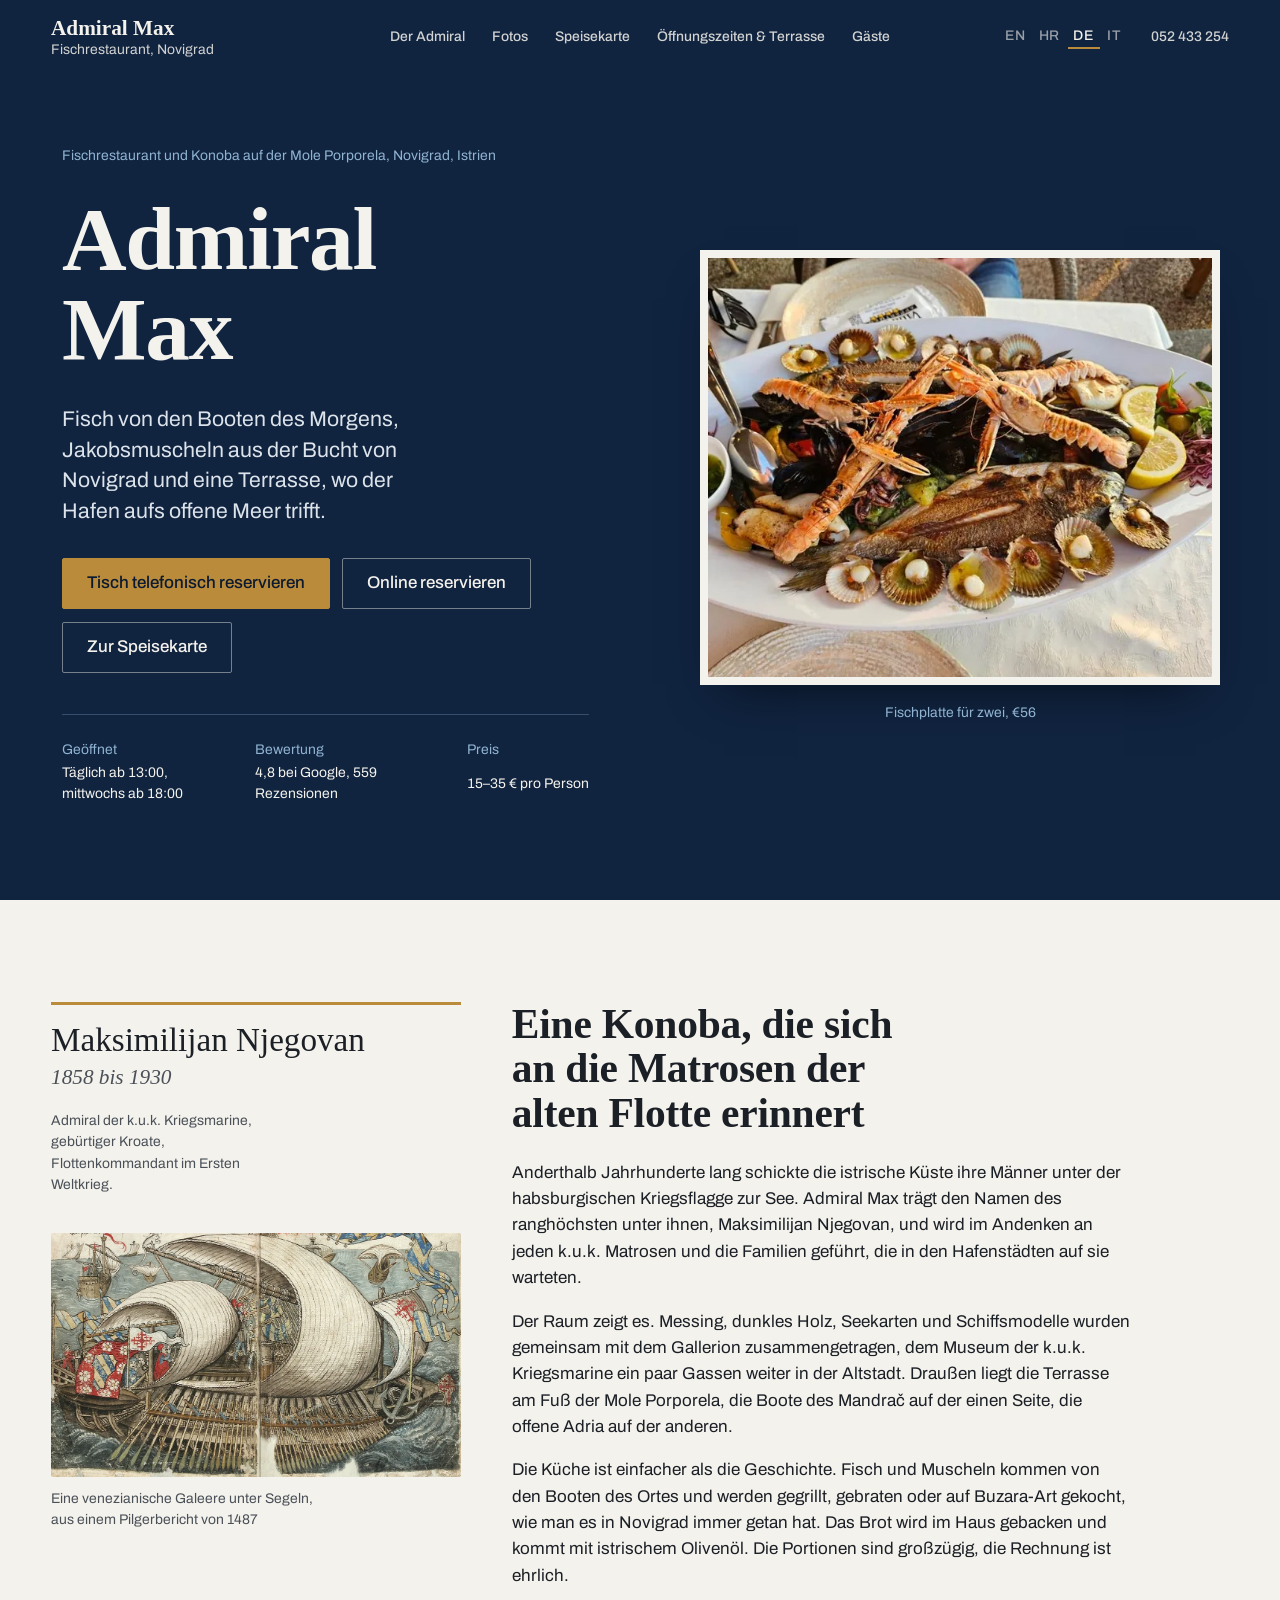
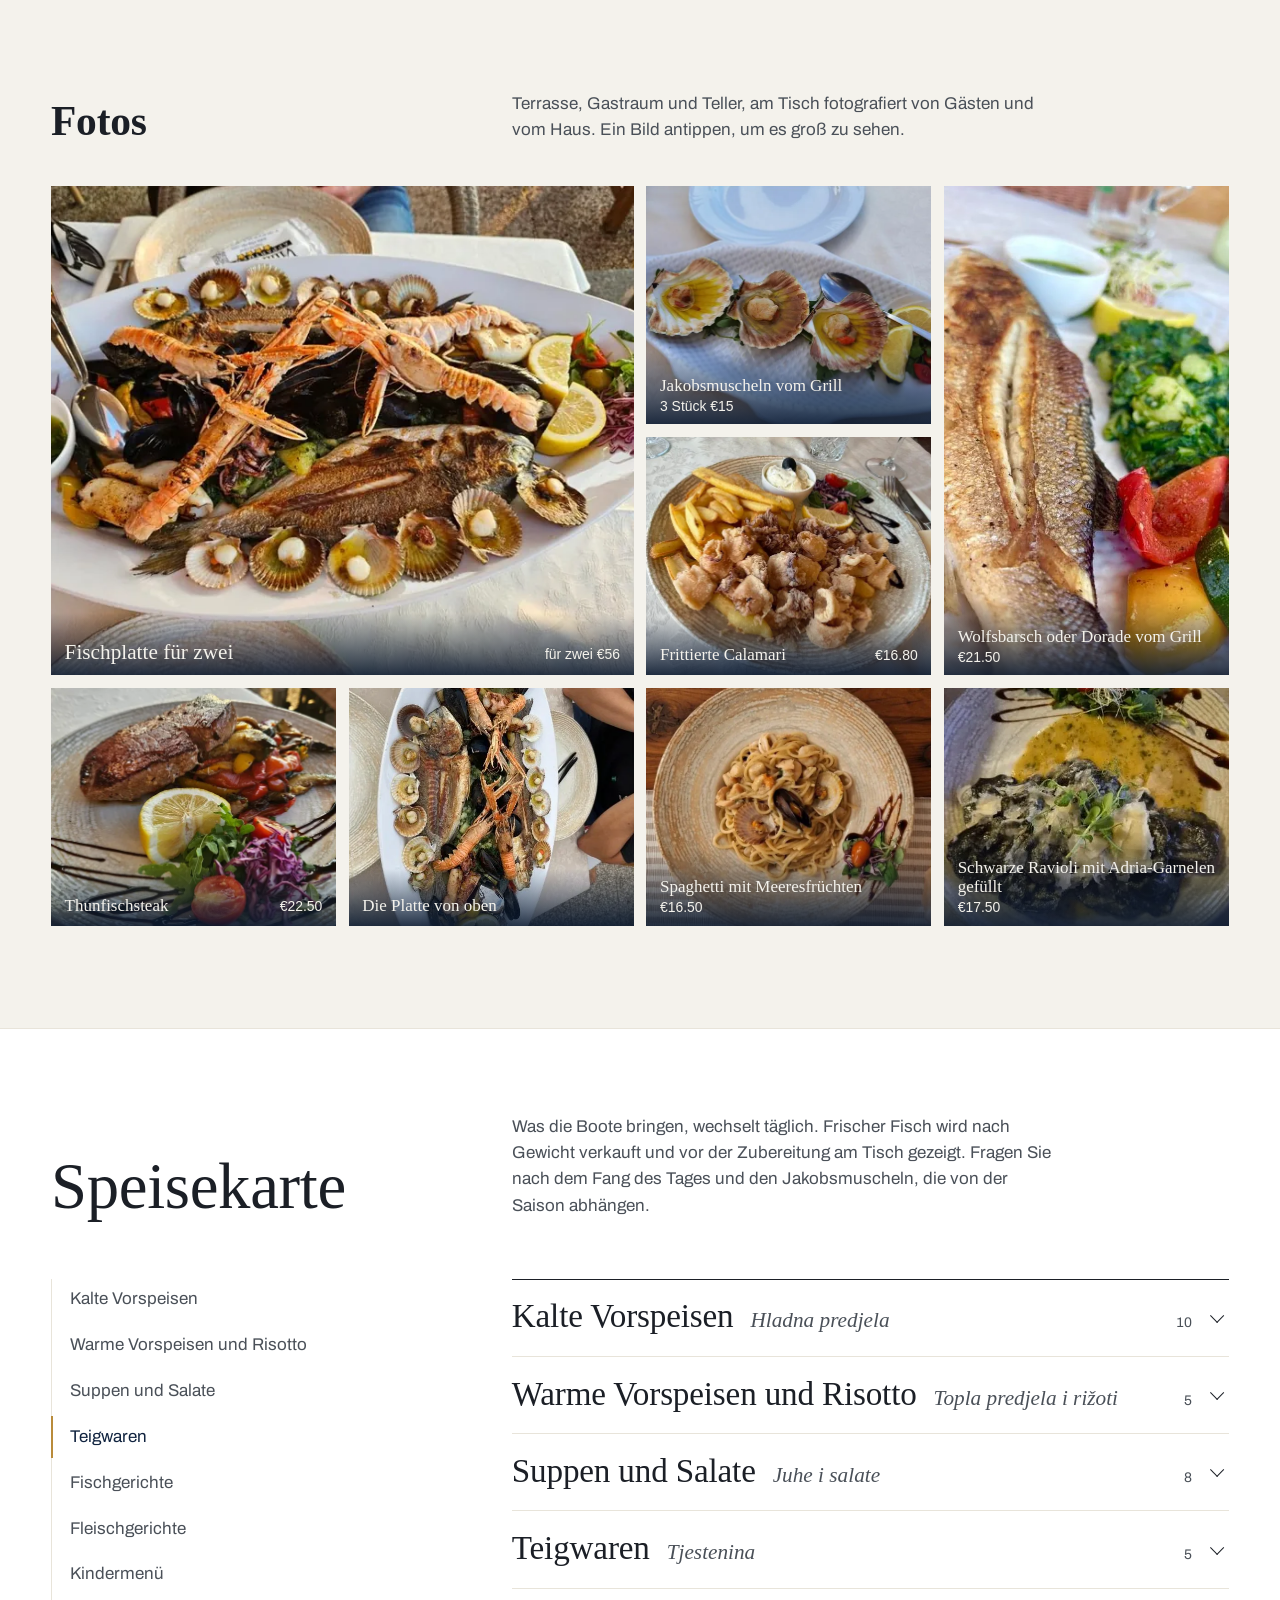
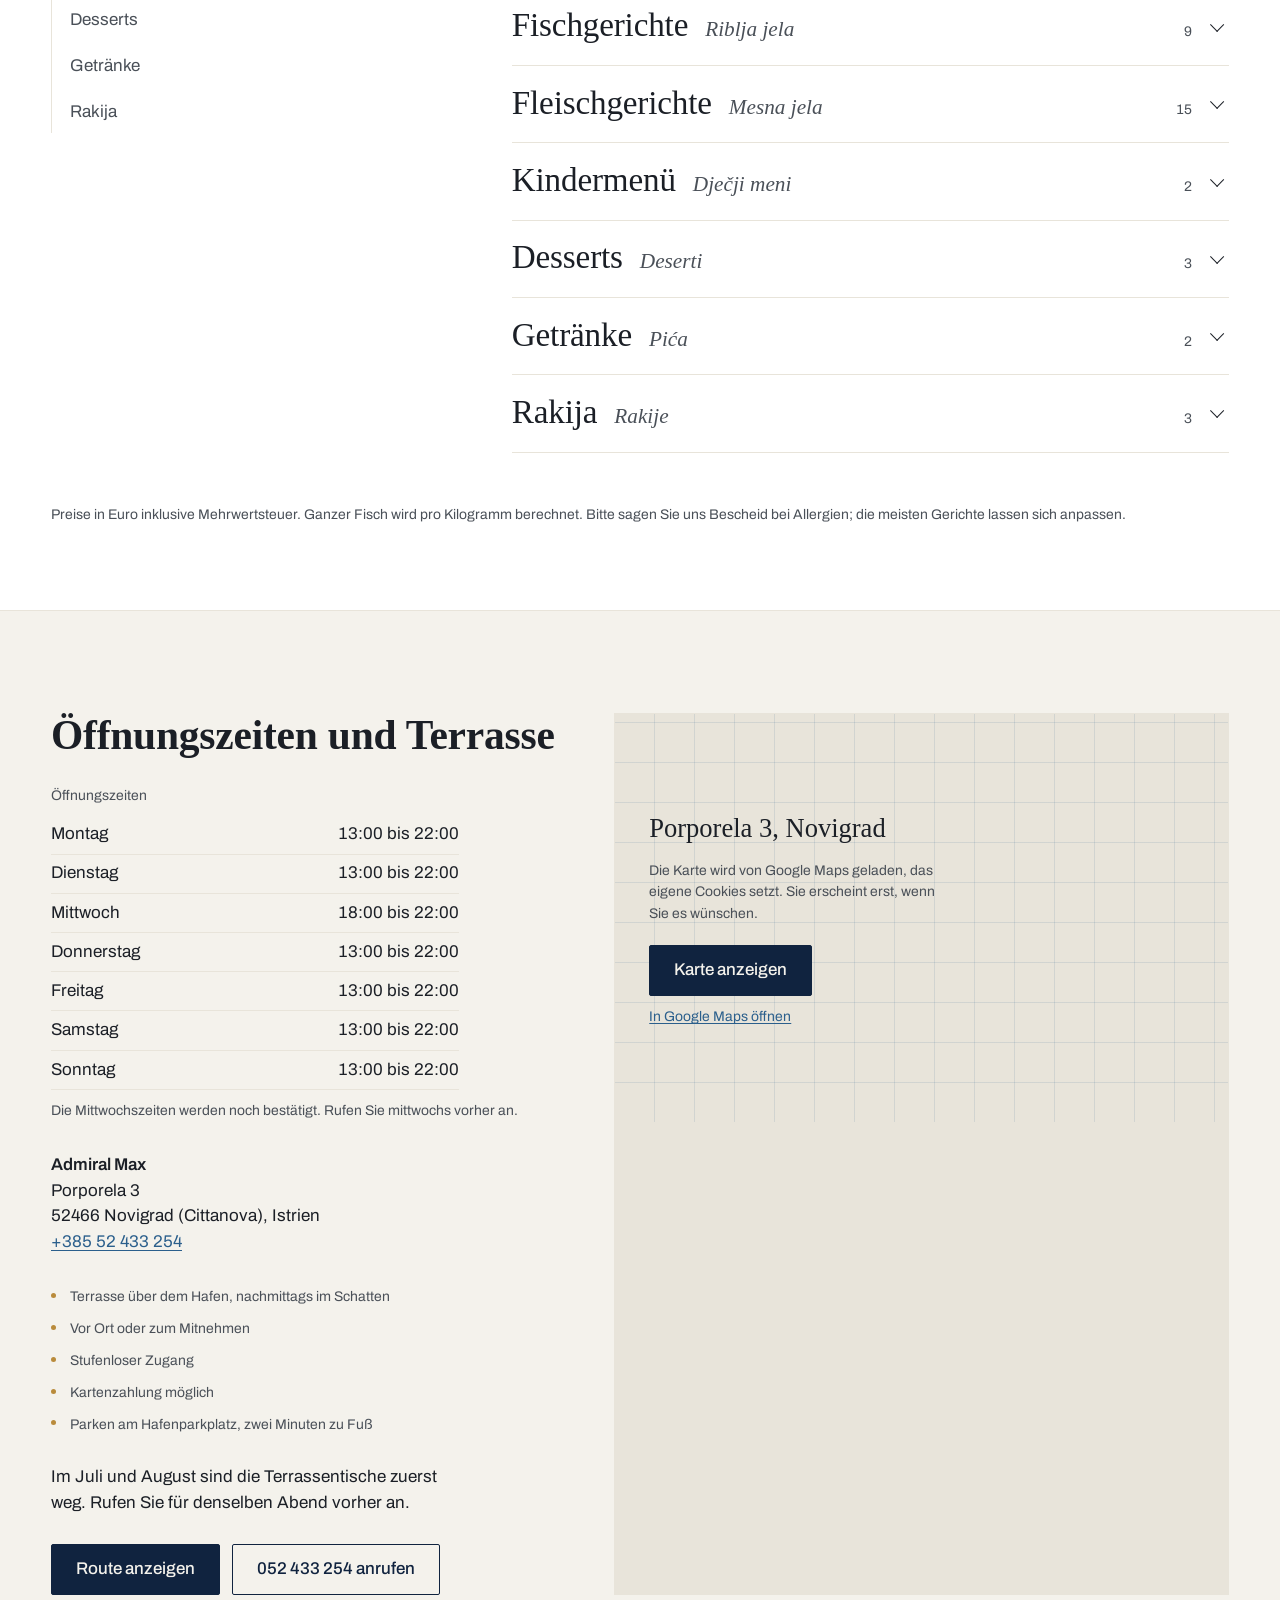
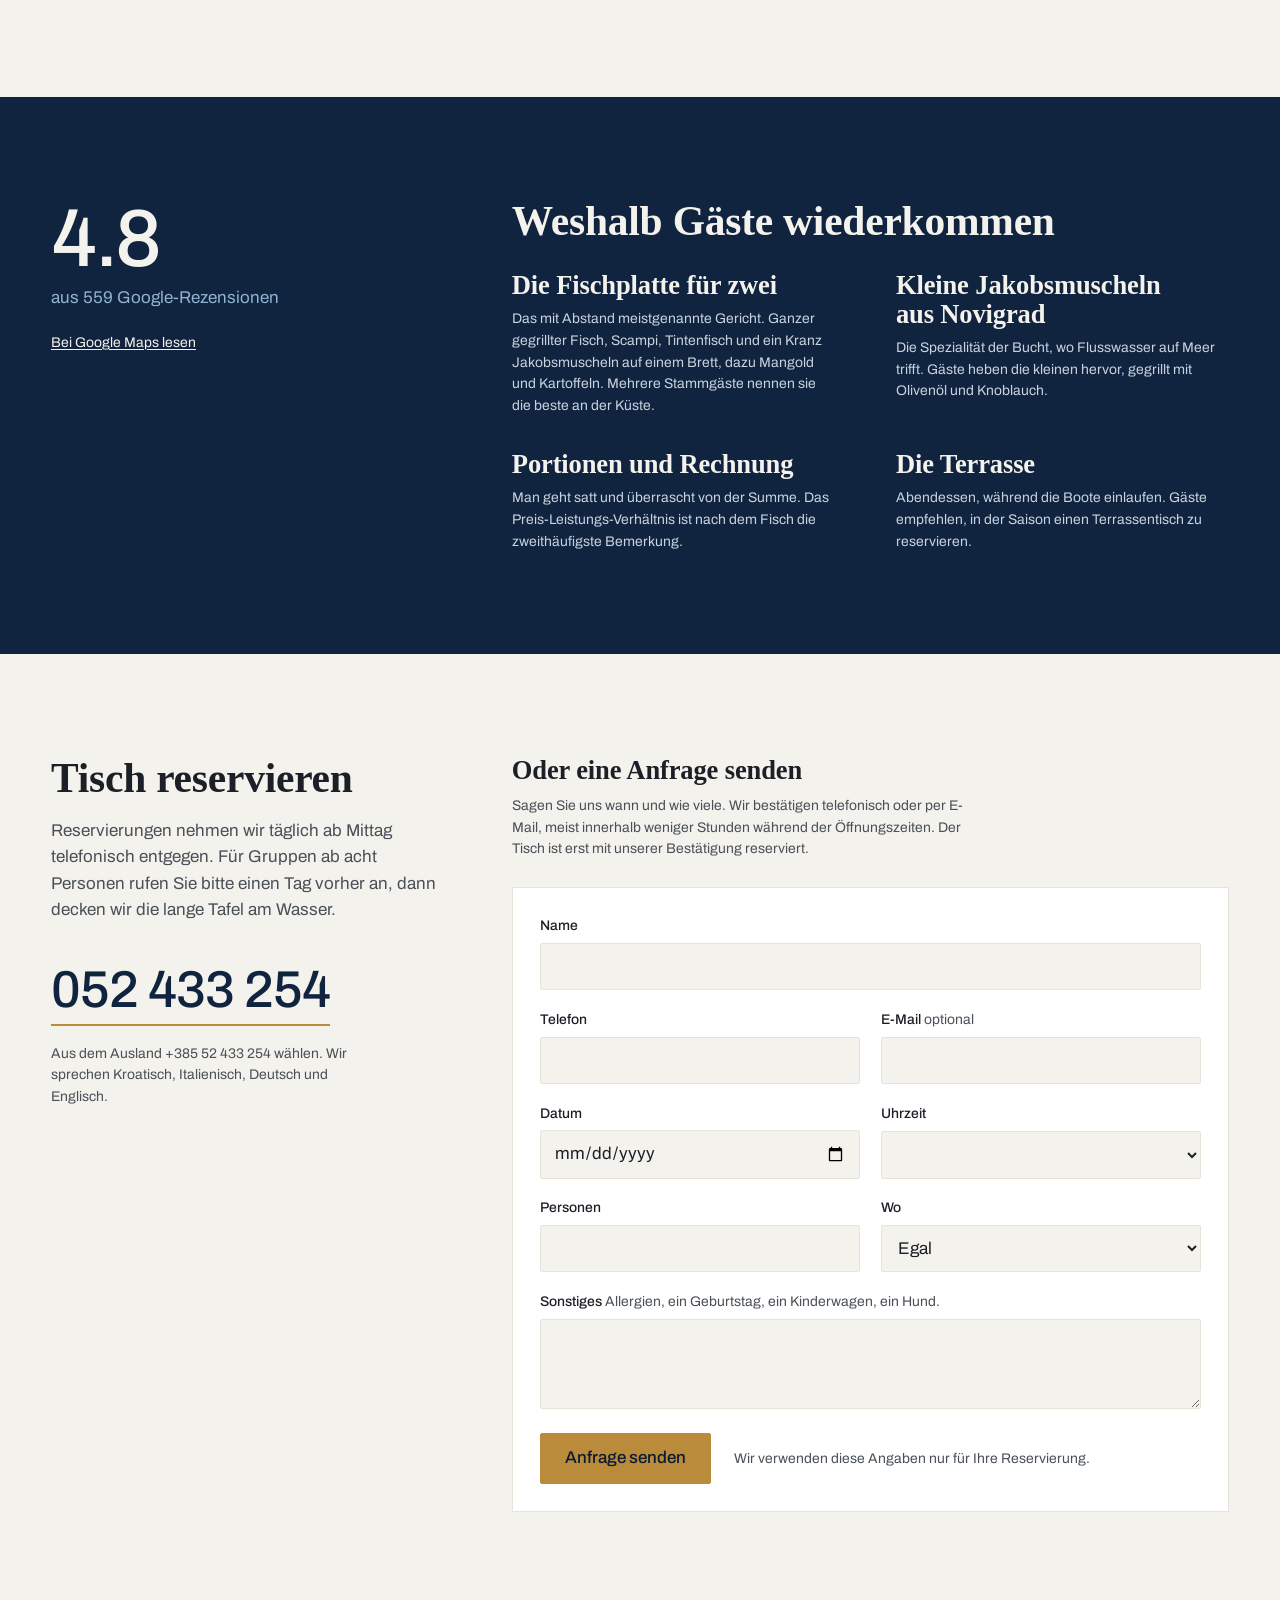
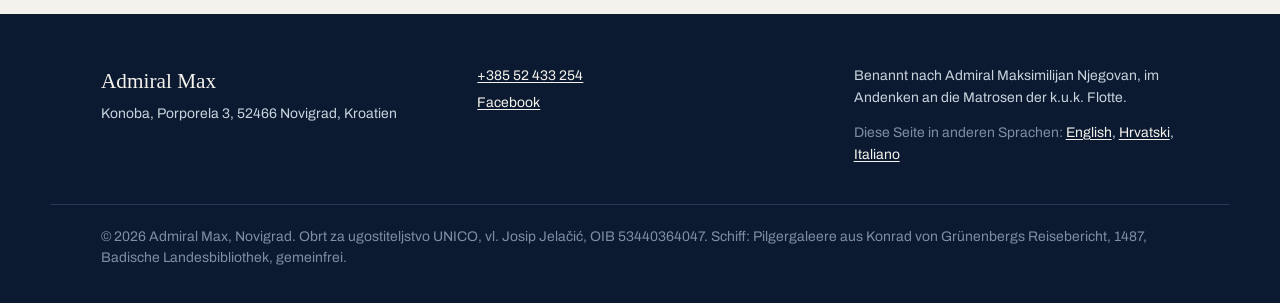
==== de/index.html @ 4aff6d20 "Hero plate framed at half size, no load animation, clean stacked hero on tablet and phone The 913 px" ====
<!doctype html>
<html lang="de">
<head>
  <meta charset="utf-8">
  <meta name="viewport" content="width=device-width, initial-scale=1">
  <title>Admiral Max, Fischkonoba in Novigrad, Istrien</title>
  <meta name="description" content="Admiral Max ist eine Fischkonoba auf der Mole Porporela in Novigrad, Istrien. Jakobsmuscheln aus Novigrad, Fischplatten, schwarzes Risotto und istrischer Wein auf einer Terrasse über dem Hafen.">
  <link rel="canonical" href="https://josip-stojanovic.github.io/admiral-max/de/">
  <link rel="alternate" hreflang="en" href="https://josip-stojanovic.github.io/admiral-max/">
  <link rel="alternate" hreflang="hr" href="https://josip-stojanovic.github.io/admiral-max/hr/">
  <link rel="alternate" hreflang="de" href="https://josip-stojanovic.github.io/admiral-max/de/">
  <link rel="alternate" hreflang="it" href="https://josip-stojanovic.github.io/admiral-max/it/">
  <link rel="alternate" hreflang="x-default" href="https://josip-stojanovic.github.io/admiral-max/">
  <meta property="og:title" content="Admiral Max, Fischkonoba in Novigrad, Istrien">
  <meta property="og:description" content="Admiral Max ist eine Fischkonoba auf der Mole Porporela in Novigrad, Istrien. Jakobsmuscheln aus Novigrad, Fischplatten, schwarzes Risotto und istrischer Wein auf einer Terrasse über dem Hafen.">
  <meta property="og:type" content="website">
  <meta property="og:url" content="https://josip-stojanovic.github.io/admiral-max/de/">
  <meta property="og:image" content="https://josip-stojanovic.github.io/admiral-max/assets/photos/fish-platter.jpg">
  <meta property="og:locale" content="de_DE">
  <link rel="icon" href="../assets/favicon.svg" type="image/svg+xml">
  <link rel="preload" href="../assets/fonts/playfair-display-normal-500-latin.woff2" as="font" type="font/woff2" crossorigin>
  <link rel="preload" href="../assets/fonts/archivo-normal-400-w875-latin.woff2" as="font" type="font/woff2" crossorigin>
  <link rel="stylesheet" href="../css/fonts.css">
  <link rel="stylesheet" href="../css/style.css">
  <script type="application/ld+json">
  {
    "@context": "https://schema.org",
    "@type": "Restaurant",
    "name": "Admiral Max",
    "url": "https://josip-stojanovic.github.io/admiral-max/de/",
    "servesCuisine": ["Seafood", "Istrian", "Mediterranean"],
    "priceRange": "€15–35",
    "telephone": "+385 52 433 254",
    "image": "https://josip-stojanovic.github.io/admiral-max/assets/photos/fish-platter.jpg",
    "address": {
      "@type": "PostalAddress",
      "streetAddress": "Porporela 3",
      "addressLocality": "Novigrad",
      "postalCode": "52466",
      "addressCountry": "HR"
    },
    "geo": { "@type": "GeoCoordinates", "latitude": 45.31766, "longitude": 13.5599426 },
    "openingHoursSpecification": [
      { "@type": "OpeningHoursSpecification", "dayOfWeek": ["Monday","Tuesday","Thursday","Friday","Saturday","Sunday"], "opens": "13:00", "closes": "22:00" },
      { "@type": "OpeningHoursSpecification", "dayOfWeek": "Wednesday", "opens": "18:00", "closes": "22:00" }
    ],
    "acceptsReservations": "True"
  }
  </script>
  <script>window.ADMIRAL_STRINGS = {"factOpen": "Geöffnet", "factOpenValue": "Täglich ab 13:00, mittwochs ab 18:00", "factRated": "Bewertung", "factRatedValue": "4,8 bei Google, 559 Rezensionen", "factPrice": "Preis", "factPriceValue": "15–35 € pro Person", "hoursCaption": "Öffnungszeiten", "hoursFull": "13:00 bis 22:00", "hoursWed": "18:00 bis 22:00", "openUntil": "Jetzt geöffnet bis {t}.", "closingSoon": "Jetzt geöffnet, schließt um {t}.", "opensToday": "Derzeit geschlossen. Öffnet heute um {t}.", "opensTomorrow": "Derzeit geschlossen. Öffnet morgen um {t}.", "formTitle": "Oder eine Anfrage senden", "formLede": "Sagen Sie uns wann und wie viele. Wir bestätigen telefonisch oder per E-Mail, meist innerhalb weniger Stunden während der Öffnungszeiten. Der Tisch ist erst mit unserer Bestätigung reserviert.", "fName": "Name", "fPhone": "Telefon", "fEmail": "E-Mail", "fOptional": "optional", "fDate": "Datum", "fTime": "Uhrzeit", "fGuests": "Personen", "fSeating": "Wo", "fMessage": "Sonstiges", "fMessageHint": "Allergien, ein Geburtstag, ein Kinderwagen, ein Hund.", "fSend": "Anfrage senden", "fSending": "Wird gesendet…", "fSuccess": "Anfrage gesendet. Wir bestätigen telefonisch oder per E-Mail. Falls Sie bis morgen nichts von uns hören, rufen Sie bitte 052 433 254 an.", "fError": "Die Anfrage konnte nicht gesendet werden. Bitte rufen Sie 052 433 254 an.", "fPrivacy": "Wir verwenden diese Angaben nur für Ihre Reservierung.", "errRequired": "Bitte Name, Telefon, Datum, Uhrzeit und Personenzahl ausfüllen.", "errWed": "Mittwochs öffnen wir um 18:00. Bitte eine spätere Uhrzeit wählen.", "errPast": "Bitte ein Datum ab heute wählen.", "lbClose": "Schließen", "lbPrev": "Vorheriges Foto", "lbNext": "Nächstes Foto", "lbCounter": "{i} von {n}", "footAddress": "Konoba, Porporela 3, 52466 Novigrad, Kroatien", "footNamed": "Benannt nach Admiral Maksimilijan Njegovan, im Andenken an die Matrosen der k.u.k. Flotte.", "hoursUnconfirmed": "Die Mittwochszeiten werden noch bestätigt. Rufen Sie mittwochs vorher an."};</script>
</head>
<body>

<a class="skip" href="#menu">Zur Speisekarte springen</a>

<header class="top">
  <a class="top-name" href="#top">Admiral Max<span class="top-tag">Fischrestaurant, Novigrad</span></a>
  <nav class="top-nav" aria-label="Sections">
    <a href="#story">Der Admiral</a>
    <a href="#photos">Fotos</a>
    <a href="#menu">Speisekarte</a>
    <a href="#visit">Öffnungszeiten &amp; Terrasse</a>
    <a href="#guests">Gäste</a>
  </nav>
  <div class="top-right">
    <nav class="lang" aria-label="Sprache">
      <a href="../" lang="en" hreflang="en">EN</a>
      <a href="../hr/" lang="hr" hreflang="hr">HR</a>
      <a href="../de/" lang="de" hreflang="de" aria-current="page">DE</a>
      <a href="../it/" lang="it" hreflang="it">IT</a>
    </nav>
    <a class="top-call" href="tel:+38552433254" aria-label="052 433 254 anrufen"><svg viewBox="0 0 24 24" width="22" height="22" aria-hidden="true"><path d="M6.6 3h3l1.6 4.2-2 1.3a12 12 0 0 0 6.3 6.3l1.3-2 4.2 1.6v3a2 2 0 0 1-2.1 2A16.6 16.6 0 0 1 4.6 5.1 2 2 0 0 1 6.6 3z" fill="none" stroke="currentColor" stroke-width="1.6" stroke-linejoin="round"/></svg><span>052 433 254</span></a>
  </div>
</header>

<main id="top">

  <!-- ============ HERO ============ -->
  <section class="hero" aria-labelledby="hero-title">
    <figure class="hero-art">
      <img src="../assets/photos/fish-platter.jpg"
           srcset="../assets/photos/fish-platter-640.webp 640w, ../assets/photos/fish-platter.webp 913w"
           sizes="(max-width: 980px) 100vw, 520px" alt="Gegrillte Fischplatte für zwei mit Garnelen, Jakobsmuscheln und Miesmuscheln, serviert auf der Terrasse" width="913" height="760" fetchpriority="high">
      <figcaption>Fischplatte für zwei, €56</figcaption>
    </figure>
    <div class="hero-copy">
      <p class="hero-place">Fischrestaurant und Konoba auf der Mole Porporela, Novigrad, Istrien</p>
      <h1 id="hero-title">Admiral<br>Max</h1>

      <p class="hero-lede">Fisch von den Booten des Morgens, Jakobsmuscheln aus der Bucht von Novigrad und eine Terrasse, wo der Hafen aufs offene Meer trifft.</p>

      <div class="hero-actions">
        <a class="btn btn-brass" href="tel:+38552433254">Tisch telefonisch reservieren</a>
        <a class="btn btn-ghost" href="#reserve">Online reservieren</a>
        <a class="btn btn-ghost" href="#menu">Zur Speisekarte</a>
      </div>

      <dl class="hero-facts">
        <div><dt>Geöffnet</dt><dd>Täglich ab 13:00, mittwochs ab 18:00</dd></div>
        <div><dt>Bewertung</dt><dd>4,8 bei Google, 559 Rezensionen</dd></div>
        <div><dt>Preis</dt><dd>15–35 € pro Person</dd></div>
      </dl>
    </div>
  </section>

  <!-- ============ STORY ============ -->
  <section class="story" id="story" aria-labelledby="story-title">
    <div class="story-grid">
      <div class="story-side">
        <div class="admiral-card">
          <p class="admiral-name">Maksimilijan Njegovan</p>
          <p class="admiral-dates">1858 bis 1930</p>
          <p class="admiral-role">Admiral der k.u.k. Kriegsmarine, gebürtiger Kroate, Flottenkommandant im Ersten Weltkrieg.</p>
        </div>
        <figure class="story-art">
          <img src="../assets/hero-ship-1100.jpg"
               srcset="../assets/hero-ship-1100.webp 1100w, ../assets/hero-ship.webp 2000w"
               sizes="(max-width: 980px) 100vw, 400px" alt="Holzschnitt einer venezianischen Galeere unter Segeln, aus einem Pilgerbericht des 15. Jahrhunderts" width="1100" height="656" loading="lazy">
          <figcaption>Eine venezianische Galeere unter Segeln, aus einem Pilgerbericht von 1487</figcaption>
        </figure>
      </div>
      <div class="story-body">
        <h2 id="story-title">Eine Konoba, die sich an die Matrosen der alten Flotte erinnert</h2>
        <p>Anderthalb Jahrhunderte lang schickte die istrische Küste ihre Männer unter der habsburgischen Kriegsflagge zur See. Admiral Max trägt den Namen des ranghöchsten unter ihnen, Maksimilijan Njegovan, und wird im Andenken an jeden k.u.k. Matrosen und die Familien geführt, die in den Hafenstädten auf sie warteten.</p>
        <p>Der Raum zeigt es. Messing, dunkles Holz, Seekarten und Schiffsmodelle wurden gemeinsam mit dem Gallerion zusammengetragen, dem Museum der k.u.k. Kriegsmarine ein paar Gassen weiter in der Altstadt. Draußen liegt die Terrasse am Fuß der Mole Porporela, die Boote des Mandrač auf der einen Seite, die offene Adria auf der anderen.</p>
        <p>Die Küche ist einfacher als die Geschichte. Fisch und Muscheln kommen von den Booten des Ortes und werden gegrillt, gebraten oder auf Buzara-Art gekocht, wie man es in Novigrad immer getan hat. Das Brot wird im Haus gebacken und kommt mit istrischem Olivenöl. Die Portionen sind großzügig, die Rechnung ist ehrlich.</p>
      </div>
    </div>
  </section>

  <!-- ============ PHOTOS ============ -->
  <section class="gallery" id="photos" aria-labelledby="gallery-title">
    <div class="section-head">
      <h2 id="gallery-title">Fotos</h2>
      <p>Terrasse, Gastraum und Teller, am Tisch fotografiert von Gästen und vom Haus. Ein Bild antippen, um es groß zu sehen.</p>
    </div>
    <ul class="plates" id="thumbs">
      <li class="plate plate-wide">
        <button type="button" class="thumb" data-index="0" data-full="../assets/photos/fish-platter.jpg">
          <img src="../assets/photos/fish-platter.jpg" srcset="../assets/photos/fish-platter-640.webp 640w, ../assets/photos/fish-platter.webp 913w" sizes="(max-width: 640px) 100vw, (max-width: 980px) 66vw, 600px" alt="Fischplatte für zwei: ganze gegrillte Dorade, Scampi, Miesmuscheln, Tintenfisch und ein Kranz gegrillter Jakobsmuscheln" width="913" height="760" loading="lazy">
          <span class="plate-cap"><span class="cap">Fischplatte für zwei</span><span class="price">für zwei €56</span></span>
        </button>
      </li>
      <li class="plate">
        <button type="button" class="thumb" data-index="1" data-full="../assets/photos/scallops.jpg">
          <img src="../assets/photos/scallops.jpg" srcset="../assets/photos/scallops-640.webp 640w, ../assets/photos/scallops.webp 1015w" sizes="(max-width: 640px) 50vw, (max-width: 980px) 33vw, 300px" alt="Drei gegrillte Jakobsmuscheln in der Schale mit Olivenöl, Rucola und Zitrone" width="1015" height="760" loading="lazy">
          <span class="plate-cap"><span class="cap">Jakobsmuscheln vom Grill</span><span class="price">3 Stück €15</span></span>
        </button>
      </li>
      <li class="plate plate-tall">
        <button type="button" class="thumb" data-index="2" data-full="../assets/photos/sea-bass.jpg">
          <img src="../assets/photos/sea-bass.jpg" srcset="../assets/photos/sea-bass-640.webp 640w, ../assets/photos/sea-bass.webp 597w" sizes="(max-width: 640px) 50vw, (max-width: 980px) 33vw, 300px" alt="Ganzer gegrillter Wolfsbarsch mit Mangold und Kartoffeln, gegrillter Paprika und Zucchini" width="597" height="760" loading="lazy">
          <span class="plate-cap"><span class="cap">Wolfsbarsch oder Dorade vom Grill</span><span class="price">€21.50</span></span>
        </button>
      </li>
      <li class="plate">
        <button type="button" class="thumb" data-index="3" data-full="../assets/photos/fritto-misto.jpg">
          <img src="../assets/photos/fritto-misto.jpg" srcset="../assets/photos/fritto-misto-640.webp 640w, ../assets/photos/fritto-misto.webp 1015w" sizes="(max-width: 640px) 50vw, (max-width: 980px) 33vw, 300px" alt="Frittierte Calamari mit dicken Pommes, Sauce Tartare und einer Zitronenspalte" width="1015" height="760" loading="lazy">
          <span class="plate-cap"><span class="cap">Frittierte Calamari</span><span class="price">€16.80</span></span>
        </button>
      </li>
      <li class="plate">
        <button type="button" class="thumb" data-index="4" data-full="../assets/photos/tuna-steak.jpg">
          <img src="../assets/photos/tuna-steak.jpg" srcset="../assets/photos/tuna-steak-640.webp 640w, ../assets/photos/tuna-steak.webp 1015w" sizes="(max-width: 640px) 50vw, (max-width: 980px) 33vw, 300px" alt="Gebratenes Thunfischsteak mit gegrillter Paprika, Rucola und Zitrone" width="1015" height="760" loading="lazy">
          <span class="plate-cap"><span class="cap">Thunfischsteak</span><span class="price">€22.50</span></span>
        </button>
      </li>
      <li class="plate">
        <button type="button" class="thumb" data-index="5" data-full="../assets/photos/fish-platter-top.jpg">
          <img src="../assets/photos/fish-platter-top.jpg" srcset="../assets/photos/fish-platter-top-640.webp 640w, ../assets/photos/fish-platter-top.webp 569w" sizes="(max-width: 640px) 50vw, (max-width: 980px) 33vw, 300px" alt="Fischplatte von oben, Jakobsmuscheln am Rand und eine Schale Petersilienöl" width="569" height="760" loading="lazy">
          <span class="plate-cap"><span class="cap">Die Platte von oben</span></span>
        </button>
      </li>
      <li class="plate">
        <button type="button" class="thumb" data-index="6" data-full="../assets/photos/seafood-spaghetti.jpg">
          <img src="../assets/photos/seafood-spaghetti.jpg" srcset="../assets/photos/seafood-spaghetti-640.webp 640w, ../assets/photos/seafood-spaghetti.webp 683w" sizes="(max-width: 640px) 50vw, (max-width: 980px) 33vw, 300px" alt="Spaghetti mit Jakobsmuscheln, Miesmuscheln und Garnelen in einer Steingutschale" width="683" height="760" loading="lazy">
          <span class="plate-cap"><span class="cap">Spaghetti mit Meeresfrüchten</span><span class="price">€16.50</span></span>
        </button>
      </li>
      <li class="plate">
        <button type="button" class="thumb" data-index="7" data-full="../assets/photos/black-ravioli.jpg">
          <img src="../assets/photos/black-ravioli.jpg" srcset="../assets/photos/black-ravioli-640.webp 640w, ../assets/photos/black-ravioli.webp 427w" sizes="(max-width: 640px) 50vw, (max-width: 980px) 33vw, 300px" alt="Schwarze Ravioli mit Adria-Garnelen gefüllt" width="427" height="760" loading="lazy">
          <span class="plate-cap"><span class="cap">Schwarze Ravioli mit Adria-Garnelen gefüllt</span><span class="price">€17.50</span></span>
        </button>
      </li>
    </ul>
  </section>

  <!-- ============ MENU ============ -->
  <section class="menu" id="menu" aria-labelledby="menu-title">
    <div class="section-head menu-head">
      <h2 id="menu-title">Speisekarte</h2>
      <p>Was die Boote bringen, wechselt täglich. Frischer Fisch wird nach Gewicht verkauft und vor der Zubereitung am Tisch gezeigt. Fragen Sie nach dem Fang des Tages und den Jakobsmuscheln, die von der Saison abhängen.</p>
    </div>

    <div class="menu-layout">
      <nav class="menu-nav" id="menu-nav" aria-label="Abschnitte der Speisekarte">
        <a href="#m-cold">Kalte Vorspeisen</a>
        <a href="#m-hot">Warme Vorspeisen und Risotto</a>
        <a href="#m-soups">Suppen und Salate</a>
        <a href="#m-pasta">Teigwaren</a>
        <a href="#m-sea">Fischgerichte</a>
        <a href="#m-grill">Fleischgerichte</a>
        <a href="#m-kids">Kindermenü</a>
        <a href="#m-sweets">Desserts</a>
        <a href="#m-drinks">Getränke</a>
        <a href="#m-rakija">Rakija</a>
      </nav>

      <div class="menu-sections" id="menu-sections">
        <details class="menu-section" id="m-cold" name="menu">
          <summary class="menu-section-head">
            <h3>Kalte Vorspeisen</h3>
            <p class="menu-section-hr" lang="hr">Hladna predjela</p>
            <span class="menu-section-count">10</span>
          </summary>
          <ul class="dishes">
            <li class="dish">
              <div class="dish-row">
                <span class="dish-name">Kalte Fischplatte</span>
                <span class="dish-leader" aria-hidden="true"></span>
                <span class="dish-price">für zwei €26</span>
              </div>
              <p class="dish-hr" lang="hr">Hladna riblja plata</p>
              <p class="dish-desc">Gesalzene und marinierte Sardellen, Oktopussalat, Fischpastete.</p>
            </li>
            <li class="dish">
              <div class="dish-row">
                <span class="dish-name">Oktopussalat</span>
                <span class="dish-leader" aria-hidden="true"></span>
                <span class="dish-price">€14.50</span>
              </div>
              <p class="dish-hr" lang="hr">Salata od hobotnice</p>
            </li>
            <li class="dish">
              <div class="dish-row">
                <span class="dish-name">Gesalzene oder marinierte Sardellen</span>
                <span class="dish-leader" aria-hidden="true"></span>
                <span class="dish-price">€9</span>
              </div>
              <p class="dish-hr" lang="hr">Slani ili marinirani sardoni</p>
            </li>
            <li class="dish">
              <div class="dish-row">
                <span class="dish-name">Fischpastete</span>
                <span class="dish-leader" aria-hidden="true"></span>
                <span class="dish-price">€9</span>
              </div>
              <p class="dish-hr" lang="hr">Riblja pašteta</p>
            </li>
            <li class="dish">
              <div class="dish-row">
                <span class="dish-name">Istrischer Schinken</span>
                <span class="dish-leader" aria-hidden="true"></span>
                <span class="dish-price">100 g €12.50</span>
              </div>
              <p class="dish-hr" lang="hr">Pršut istarski</p>
            </li>
            <li class="dish">
              <div class="dish-row">
                <span class="dish-name">Schafskäse</span>
                <span class="dish-leader" aria-hidden="true"></span>
                <span class="dish-price">100 g €12</span>
              </div>
              <p class="dish-hr" lang="hr">Ovčji sir</p>
            </li>
            <li class="dish">
              <div class="dish-row">
                <span class="dish-name">Käse mit Trüffeln</span>
                <span class="dish-leader" aria-hidden="true"></span>
                <span class="dish-price">100 g €14.50</span>
              </div>
              <p class="dish-hr" lang="hr">Sir s tartufima</p>
            </li>
            <li class="dish">
              <div class="dish-row">
                <span class="dish-name">Carpaccio vom Rindsteak</span>
                <span class="dish-leader" aria-hidden="true"></span>
                <span class="dish-price">100 g €16</span>
              </div>
              <p class="dish-hr" lang="hr">Carpaccio od bifteka</p>
            </li>
            <li class="dish">
              <div class="dish-row">
                <span class="dish-name">Carpaccio vom Oktopus</span>
                <span class="dish-leader" aria-hidden="true"></span>
                <span class="dish-price">€14.50</span>
              </div>
              <p class="dish-hr" lang="hr">Carpaccio od hobotnice</p>
            </li>
            <li class="dish">
              <div class="dish-row">
                <span class="dish-name">Oktopus-Carpaccio mit Trüffeln</span>
                <span class="dish-leader" aria-hidden="true"></span>
                <span class="dish-price">€18</span>
              </div>
              <p class="dish-hr" lang="hr">Carpaccio od hobotnice sa tartufima</p>
            </li>
          </ul>
        </details>

        <details class="menu-section" id="m-hot" name="menu">
          <summary class="menu-section-head">
            <h3>Warme Vorspeisen und Risotto</h3>
            <p class="menu-section-hr" lang="hr">Topla predjela i rižoti</p>
            <span class="menu-section-count">5</span>
          </summary>
          <p class="menu-section-note">Kapešante und Kanaštrele sind die beiden Kammmuscheln der Bucht von Novigrad, in der Schale gegrillt.</p>
          <ul class="dishes">
            <li class="dish">
              <div class="dish-row">
                <span class="dish-name">Miesmuscheln in Buzara-Sauce</span>
                <span class="dish-leader" aria-hidden="true"></span>
                <span class="dish-price">€13.50</span>
              </div>
              <p class="dish-hr" lang="hr">Dagnje na buzaru</p>
              <p class="dish-desc">Weißwein, Knoblauch, Petersilie, Semmelbrösel.</p>
            </li>
            <li class="dish">
              <div class="dish-row">
                <span class="dish-name">Jakobsmuscheln vom Grill</span>
                <span class="dish-leader" aria-hidden="true"></span>
                <span class="dish-price">3 Stück €15</span>
              </div>
              <p class="dish-hr" lang="hr">Kapešante na žaru</p>
            </li>
            <li class="dish">
              <div class="dish-row">
                <span class="dish-name">Kanaštrele vom Grill</span>
                <span class="dish-leader" aria-hidden="true"></span>
                <span class="dish-price">€14.50</span>
              </div>
              <p class="dish-hr" lang="hr">Kanaštrele na žaru</p>
              <p class="dish-desc">Die kleinen Kammmuscheln aus Novigrad.</p>
            </li>
            <li class="dish">
              <div class="dish-row">
                <span class="dish-name">Risotto mit Scampi</span>
                <span class="dish-leader" aria-hidden="true"></span>
                <span class="dish-price">€18.50</span>
              </div>
              <p class="dish-hr" lang="hr">Rižoto škampi</p>
            </li>
            <li class="dish">
              <div class="dish-row">
                <span class="dish-name">Schwarzes Risotto mit Meeresfrüchten</span>
                <span class="dish-leader" aria-hidden="true"></span>
                <span class="dish-price">€17.50</span>
              </div>
              <p class="dish-hr" lang="hr">Crni rižoto s plodovima mora</p>
              <p class="dish-desc">Mit Sepiatinte.</p>
            </li>
          </ul>
        </details>

        <details class="menu-section" id="m-soups" name="menu">
          <summary class="menu-section-head">
            <h3>Suppen und Salate</h3>
            <p class="menu-section-hr" lang="hr">Juhe i salate</p>
            <span class="menu-section-count">8</span>
          </summary>
          <ul class="dishes">
            <li class="dish">
              <div class="dish-row">
                <span class="dish-name">Fischsuppe</span>
                <span class="dish-leader" aria-hidden="true"></span>
                <span class="dish-price">€7.80</span>
              </div>
              <p class="dish-hr" lang="hr">Riblja juha</p>
            </li>
            <li class="dish">
              <div class="dish-row">
                <span class="dish-name">Rindsuppe</span>
                <span class="dish-leader" aria-hidden="true"></span>
                <span class="dish-price">€5.80</span>
              </div>
              <p class="dish-hr" lang="hr">Goveđa juha</p>
            </li>
            <li class="dish">
              <div class="dish-row">
                <span class="dish-name">Tomatensuppe</span>
                <span class="dish-leader" aria-hidden="true"></span>
                <span class="dish-price">€5.80</span>
              </div>
              <p class="dish-hr" lang="hr">Juha od rajčice</p>
            </li>
            <li class="dish">
              <div class="dish-row">
                <span class="dish-name">Gemischter Salat</span>
                <span class="dish-leader" aria-hidden="true"></span>
                <span class="dish-price">€5.20</span>
              </div>
              <p class="dish-hr" lang="hr">Miješana salata</p>
            </li>
            <li class="dish">
              <div class="dish-row">
                <span class="dish-name">Schopska-Salat</span>
                <span class="dish-leader" aria-hidden="true"></span>
                <span class="dish-price">€7.80</span>
              </div>
              <p class="dish-hr" lang="hr">Šopska salata</p>
              <p class="dish-desc">Gemischter Salat mit Käse.</p>
            </li>
            <li class="dish">
              <div class="dish-row">
                <span class="dish-name">Salat mit Thunfisch</span>
                <span class="dish-leader" aria-hidden="true"></span>
                <span class="dish-price">€8.80</span>
              </div>
              <p class="dish-hr" lang="hr">Salata sa tunjevinom</p>
            </li>
            <li class="dish">
              <div class="dish-row">
                <span class="dish-name">Caprese</span>
                <span class="dish-leader" aria-hidden="true"></span>
                <span class="dish-price">€8</span>
              </div>
              <p class="dish-hr" lang="hr">Caprese salata</p>
            </li>
            <li class="dish">
              <div class="dish-row">
                <span class="dish-name">Salat mit Hähnchen und Dressing</span>
                <span class="dish-leader" aria-hidden="true"></span>
                <span class="dish-price">€11</span>
              </div>
              <p class="dish-hr" lang="hr">Salata sa piletinom i dresingom</p>
            </li>
          </ul>
        </details>

        <details class="menu-section" id="m-pasta" name="menu">
          <summary class="menu-section-head">
            <h3>Teigwaren</h3>
            <p class="menu-section-hr" lang="hr">Tjestenina</p>
            <span class="menu-section-count">5</span>
          </summary>
          <ul class="dishes">
            <li class="dish">
              <div class="dish-row">
                <span class="dish-name">Tagliatelle mit Scampi</span>
                <span class="dish-leader" aria-hidden="true"></span>
                <span class="dish-price">€18.50</span>
              </div>
              <p class="dish-hr" lang="hr">Tagliatelle sa škampima</p>
            </li>
            <li class="dish">
              <div class="dish-row">
                <span class="dish-name">Tagliatelle mit Trüffeln</span>
                <span class="dish-leader" aria-hidden="true"></span>
                <span class="dish-price">€18.50</span>
              </div>
              <p class="dish-hr" lang="hr">Tagliatelle sa tartufima</p>
            </li>
            <li class="dish">
              <div class="dish-row">
                <span class="dish-name">Schwarze Ravioli mit Adria-Garnelen gefüllt</span>
                <span class="dish-leader" aria-hidden="true"></span>
                <span class="dish-price">€17.50</span>
              </div>
              <p class="dish-hr" lang="hr">Crni ravioli punjeni jadranskim kozicama</p>
            </li>
            <li class="dish">
              <div class="dish-row">
                <span class="dish-name">Spaghetti mit Meeresfrüchten</span>
                <span class="dish-leader" aria-hidden="true"></span>
                <span class="dish-price">€16.50</span>
              </div>
              <p class="dish-hr" lang="hr">Špageti plodovi mora</p>
            </li>
            <li class="dish">
              <div class="dish-row">
                <span class="dish-name">Spaghetti Bolognese</span>
                <span class="dish-leader" aria-hidden="true"></span>
                <span class="dish-price">€12.50</span>
              </div>
              <p class="dish-hr" lang="hr">Špageti bolognese</p>
            </li>
          </ul>
        </details>

        <details class="menu-section" id="m-sea" name="menu">
          <summary class="menu-section-head">
            <h3>Fischgerichte</h3>
            <p class="menu-section-hr" lang="hr">Riblja jela</p>
            <span class="menu-section-count">9</span>
          </summary>
          <p class="menu-section-note">Ganzer Fisch wird vor der Zubereitung am Tisch gezeigt und nach Gewicht berechnet.</p>
          <ul class="dishes">
            <li class="dish">
              <div class="dish-row">
                <span class="dish-name">Fischplatte für zwei</span>
                <span class="dish-leader" aria-hidden="true"></span>
                <span class="dish-price">für zwei €56</span>
              </div>
              <p class="dish-hr" lang="hr">Riblja plata za dvoje</p>
              <p class="dish-desc">Dorade, Wolfsbarsch, Scampi, Muscheln, Tintenfisch, Mangold und Kartoffeln. Das Gericht des Hauses.</p>
            </li>
            <li class="dish">
              <div class="dish-row">
                <span class="dish-name">Fischplatte &quot;Cittanova&quot; für zwei</span>
                <span class="dish-leader" aria-hidden="true"></span>
                <span class="dish-price">für zwei €64</span>
              </div>
              <p class="dish-hr" lang="hr">Riblja plata &quot;Cittanova&quot;</p>
              <p class="dish-desc">Erstklassiger Fisch aus dem Ofen mit Jakobsmuscheln, Scampi, Oktopus und Kartoffeln.</p>
            </li>
            <li class="dish">
              <div class="dish-row">
                <span class="dish-name">Fisch erster Klasse mit Beilage, Grill oder Ofen</span>
                <span class="dish-leader" aria-hidden="true"></span>
                <span class="dish-price">pro kg €68</span>
              </div>
              <p class="dish-hr" lang="hr">Riba I. klase s prilogom, žar ili pećnica</p>
              <p class="dish-desc">Ganzer Fisch des Tages, nach Kilogramm.</p>
            </li>
            <li class="dish">
              <div class="dish-row">
                <span class="dish-name">Wolfsbarsch oder Dorade vom Grill</span>
                <span class="dish-leader" aria-hidden="true"></span>
                <span class="dish-price">€21.50</span>
              </div>
              <p class="dish-hr" lang="hr">Brancin ili orada sa žara</p>
              <p class="dish-desc">300 bis 400 g, mit Mangold und Kartoffeln.</p>
            </li>
            <li class="dish">
              <div class="dish-row">
                <span class="dish-name">Wolfsbarschfilet</span>
                <span class="dish-leader" aria-hidden="true"></span>
                <span class="dish-price">€21.50</span>
              </div>
              <p class="dish-hr" lang="hr">File brancina</p>
              <p class="dish-desc">Mit Mangold und Kartoffeln.</p>
            </li>
            <li class="dish">
              <div class="dish-row">
                <span class="dish-name">Scampi gegrillt oder in Buzara-Sauce</span>
                <span class="dish-leader" aria-hidden="true"></span>
                <span class="dish-price">€30</span>
              </div>
              <p class="dish-hr" lang="hr">Škampi na žaru ili buzara</p>
            </li>
            <li class="dish">
              <div class="dish-row">
                <span class="dish-name">Calamari vom Grill</span>
                <span class="dish-leader" aria-hidden="true"></span>
                <span class="dish-price">€16.80</span>
              </div>
              <p class="dish-hr" lang="hr">Lignje na žaru</p>
              <p class="dish-desc">Mit Mangold und Kartoffeln.</p>
            </li>
            <li class="dish">
              <div class="dish-row">
                <span class="dish-name">Frittierte Calamari</span>
                <span class="dish-leader" aria-hidden="true"></span>
                <span class="dish-price">€16.80</span>
              </div>
              <p class="dish-hr" lang="hr">Lignje pržene</p>
              <p class="dish-desc">Mit Pommes.</p>
            </li>
            <li class="dish">
              <div class="dish-row">
                <span class="dish-name">Thunfischsteak</span>
                <span class="dish-leader" aria-hidden="true"></span>
                <span class="dish-price">€22.50</span>
              </div>
              <p class="dish-hr" lang="hr">Tuna steak</p>
              <p class="dish-desc">Mit gegrilltem Gemüse.</p>
            </li>
          </ul>
        </details>

        <details class="menu-section" id="m-grill" name="menu">
          <summary class="menu-section-head">
            <h3>Fleischgerichte</h3>
            <p class="menu-section-hr" lang="hr">Mesna jela</p>
            <span class="menu-section-count">15</span>
          </summary>
          <ul class="dishes">
            <li class="dish">
              <div class="dish-row">
                <span class="dish-name">Rib-Eye-Steak</span>
                <span class="dish-leader" aria-hidden="true"></span>
                <span class="dish-price">300 g €27</span>
              </div>
              <p class="dish-hr" lang="hr">Rib-eye steak</p>
              <p class="dish-desc">Mit gebackenen Kartoffeln und Gemüse.</p>
            </li>
            <li class="dish">
              <div class="dish-row">
                <span class="dish-name">Rinderfilet vom Grill</span>
                <span class="dish-leader" aria-hidden="true"></span>
                <span class="dish-price">250 g €27</span>
              </div>
              <p class="dish-hr" lang="hr">Biftek na žaru</p>
              <p class="dish-desc">Mit Bratkartoffeln.</p>
            </li>
            <li class="dish">
              <div class="dish-row">
                <span class="dish-name">Rinderfilet in grüner Pfeffersauce</span>
                <span class="dish-leader" aria-hidden="true"></span>
                <span class="dish-price">250 g €30</span>
              </div>
              <p class="dish-hr" lang="hr">Biftek u umaku od zelenog papra</p>
              <p class="dish-desc">Mit Kroketten.</p>
            </li>
            <li class="dish">
              <div class="dish-row">
                <span class="dish-name">Rinderfilet in Trüffelsauce</span>
                <span class="dish-leader" aria-hidden="true"></span>
                <span class="dish-price">250 g €34</span>
              </div>
              <p class="dish-hr" lang="hr">Biftek u umaku od tartufa</p>
              <p class="dish-desc">Mit Kroketten.</p>
            </li>
            <li class="dish">
              <div class="dish-row">
                <span class="dish-name">Rumpsteak in Pilzsauce</span>
                <span class="dish-leader" aria-hidden="true"></span>
                <span class="dish-price">250 g €24</span>
              </div>
              <p class="dish-hr" lang="hr">Ramstek u umaku od gljiva</p>
              <p class="dish-desc">Mit Kroketten.</p>
            </li>
            <li class="dish">
              <div class="dish-row">
                <span class="dish-name">Rumpsteak in grüner Pfeffersauce</span>
                <span class="dish-leader" aria-hidden="true"></span>
                <span class="dish-price">250 g €24</span>
              </div>
              <p class="dish-hr" lang="hr">Ramstek u umaku od zelenog papra</p>
              <p class="dish-desc">Mit Kroketten.</p>
            </li>
            <li class="dish">
              <div class="dish-row">
                <span class="dish-name">Schweinemedaillons vom Grill</span>
                <span class="dish-leader" aria-hidden="true"></span>
                <span class="dish-price">€14.50</span>
              </div>
              <p class="dish-hr" lang="hr">Svinjski medaljoni na žaru</p>
              <p class="dish-desc">Mit Bratkartoffeln.</p>
            </li>
            <li class="dish">
              <div class="dish-row">
                <span class="dish-name">Schweinemedaillons in Trüffelsauce</span>
                <span class="dish-leader" aria-hidden="true"></span>
                <span class="dish-price">€19.50</span>
              </div>
              <p class="dish-hr" lang="hr">Svinjski medaljoni u umaku od tartufa</p>
              <p class="dish-desc">Mit Kroketten.</p>
            </li>
            <li class="dish">
              <div class="dish-row">
                <span class="dish-name">Fleischplatte für zwei</span>
                <span class="dish-leader" aria-hidden="true"></span>
                <span class="dish-price">für zwei €38</span>
              </div>
              <p class="dish-hr" lang="hr">Mesna plata za dvoje</p>
              <p class="dish-desc">Mit Bratkartoffeln.</p>
            </li>
            <li class="dish">
              <div class="dish-row">
                <span class="dish-name">Gemischtes Fleisch vom Grill</span>
                <span class="dish-leader" aria-hidden="true"></span>
                <span class="dish-price">€16.50</span>
              </div>
              <p class="dish-hr" lang="hr">Miješano meso</p>
              <p class="dish-desc">Mit Pommes.</p>
            </li>
            <li class="dish">
              <div class="dish-row">
                <span class="dish-name">Gourmet-Pljeskavica</span>
                <span class="dish-leader" aria-hidden="true"></span>
                <span class="dish-price">€15.50</span>
              </div>
              <p class="dish-hr" lang="hr">Gurmanska pljeskavica</p>
              <p class="dish-desc">Mit Speck und Käse, Bratkartoffeln.</p>
            </li>
            <li class="dish">
              <div class="dish-row">
                <span class="dish-name">Hähnchenschenkel ohne Knochen, BBQ</span>
                <span class="dish-leader" aria-hidden="true"></span>
                <span class="dish-price">€14.50</span>
              </div>
              <p class="dish-hr" lang="hr">Pileći batak bez kosti BBQ</p>
              <p class="dish-desc">Mit Bratkartoffeln.</p>
            </li>
            <li class="dish">
              <div class="dish-row">
                <span class="dish-name">Wiener Schnitzel vom Hähnchen</span>
                <span class="dish-leader" aria-hidden="true"></span>
                <span class="dish-price">€13.50</span>
              </div>
              <p class="dish-hr" lang="hr">Bečki odrezak pileći</p>
              <p class="dish-desc">Mit Pommes.</p>
            </li>
            <li class="dish">
              <div class="dish-row">
                <span class="dish-name">Ćevapčići</span>
                <span class="dish-leader" aria-hidden="true"></span>
                <span class="dish-price">€13.50</span>
              </div>
              <p class="dish-hr" lang="hr">Ćevapčići</p>
              <p class="dish-desc">Mit Pommes.</p>
            </li>
            <li class="dish">
              <div class="dish-row">
                <span class="dish-name">Hähnchen in Orangen-Curry-Sauce</span>
                <span class="dish-leader" aria-hidden="true"></span>
                <span class="dish-price">€17.50</span>
              </div>
              <p class="dish-hr" lang="hr">Piletina u umaku od naranče i curryja</p>
              <p class="dish-desc">Mit Kroketten.</p>
            </li>
          </ul>
        </details>

        <details class="menu-section" id="m-kids" name="menu">
          <summary class="menu-section-head">
            <h3>Kindermenü</h3>
            <p class="menu-section-hr" lang="hr">Dječji meni</p>
            <span class="menu-section-count">2</span>
          </summary>
          <ul class="dishes">
            <li class="dish">
              <div class="dish-row">
                <span class="dish-name">Hähnchenschnitzel mit Pommes</span>
                <span class="dish-leader" aria-hidden="true"></span>
                <span class="dish-price">€8</span>
              </div>
              <p class="dish-hr" lang="hr">Bečki odrezak pileći, pomfrit</p>
            </li>
            <li class="dish">
              <div class="dish-row">
                <span class="dish-name">Spaghetti mit Tomatensauce</span>
                <span class="dish-leader" aria-hidden="true"></span>
                <span class="dish-price">€7</span>
              </div>
              <p class="dish-hr" lang="hr">Špageti od rajčice</p>
            </li>
          </ul>
        </details>

        <details class="menu-section" id="m-sweets" name="menu">
          <summary class="menu-section-head">
            <h3>Desserts</h3>
            <p class="menu-section-hr" lang="hr">Deserti</p>
            <span class="menu-section-count">3</span>
          </summary>
          <p class="menu-section-note">Fragen Sie nach den Desserts des Tages.</p>
          <ul class="dishes">
            <li class="dish">
              <div class="dish-row">
                <span class="dish-name">Palatschinken</span>
              </div>
              <p class="dish-hr" lang="hr">Palačinke</p>
              <p class="dish-desc">Schokolade, Marmelade oder Walnüsse.</p>
            </li>
            <li class="dish">
              <div class="dish-row">
                <span class="dish-name">Hausgemachtes Tiramisu</span>
              </div>
              <p class="dish-hr" lang="hr">Domaći tiramisu</p>
            </li>
            <li class="dish">
              <div class="dish-row">
                <span class="dish-name">Käsekuchen</span>
              </div>
              <p class="dish-hr" lang="hr">Cheesecake</p>
            </li>
          </ul>
        </details>

        <details class="menu-section" id="m-drinks" name="menu">
          <summary class="menu-section-head">
            <h3>Getränke</h3>
            <p class="menu-section-hr" lang="hr">Pića</p>
            <span class="menu-section-count">2</span>
          </summary>
          <p class="menu-section-note">Die vollständige Getränkekarte folgt. Istrische Weine im Glas oder Liter, Bier, Kaffee und Softdrinks.</p>
          <ul class="dishes">
            <li class="dish">
              <div class="dish-row">
                <span class="dish-name">Istrische Malvazija</span>
              </div>
              <p class="dish-hr" lang="hr">Malvazija istarska</p>
              <p class="dish-desc">Der Weiße zum Fisch. Im Glas oder Liter.</p>
            </li>
            <li class="dish">
              <div class="dish-row">
                <span class="dish-name">Teran</span>
              </div>
              <p class="dish-hr" lang="hr">Teran</p>
              <p class="dish-desc">Der istrische Rote, zum Grill.</p>
            </li>
          </ul>
        </details>

        <details class="menu-section" id="m-rakija" name="menu">
          <summary class="menu-section-head">
            <h3>Rakija</h3>
            <p class="menu-section-hr" lang="hr">Rakije</p>
            <span class="menu-section-count">3</span>
          </summary>
          <ul class="dishes">
            <li class="dish">
              <div class="dish-row">
                <span class="dish-name">Biska</span>
              </div>
              <p class="dish-hr" lang="hr">Biska</p>
              <p class="dish-desc">Istrischer Schnaps mit Mistel.</p>
            </li>
            <li class="dish">
              <div class="dish-row">
                <span class="dish-name">Medica</span>
              </div>
              <p class="dish-hr" lang="hr">Medica</p>
              <p class="dish-desc">Honigschnaps.</p>
            </li>
            <li class="dish">
              <div class="dish-row">
                <span class="dish-name">Travarica</span>
              </div>
              <p class="dish-hr" lang="hr">Travarica</p>
              <p class="dish-desc">Kräuterschnaps.</p>
            </li>
          </ul>
        </details>
      </div>
    </div>

    <p class="menu-foot">Preise in Euro inklusive Mehrwertsteuer. Ganzer Fisch wird pro Kilogramm berechnet. Bitte sagen Sie uns Bescheid bei Allergien; die meisten Gerichte lassen sich anpassen.</p>
  </section>

  <!-- ============ VISIT: hours, terrace, map ============ -->
  <section class="visit" id="visit" aria-labelledby="visit-title">
    <div class="visit-grid">
      <div class="visit-info">
        <h2 id="visit-title">Öffnungszeiten und Terrasse</h2>

        <table class="hours">
          <caption>Öffnungszeiten</caption>
          <tbody>
            <tr><th scope="row">Montag</th><td>13:00 bis 22:00</td></tr>
            <tr><th scope="row">Dienstag</th><td>13:00 bis 22:00</td></tr>
            <tr><th scope="row">Mittwoch</th><td>18:00 bis 22:00</td></tr>
            <tr><th scope="row">Donnerstag</th><td>13:00 bis 22:00</td></tr>
            <tr><th scope="row">Freitag</th><td>13:00 bis 22:00</td></tr>
            <tr><th scope="row">Samstag</th><td>13:00 bis 22:00</td></tr>
            <tr><th scope="row">Sonntag</th><td>13:00 bis 22:00</td></tr>
          </tbody>
        </table>
        <p class="hours-status" id="hours-status" aria-live="polite"></p>

        <address class="address">
          <strong>Admiral Max</strong><br>
          Porporela 3<br>
          52466 Novigrad (Cittanova), Istrien<br>
          <a href="tel:+38552433254">+385 52 433 254</a>
        </address>

        <ul class="amenities">
          <li>Terrasse über dem Hafen, nachmittags im Schatten</li>
          <li>Vor Ort oder zum Mitnehmen</li>
          <li>Stufenloser Zugang</li>
          <li>Kartenzahlung möglich</li>
          <li>Parken am Hafenparkplatz, zwei Minuten zu Fuß</li>
        </ul>

        <p class="visit-tip">Im Juli und August sind die Terrassentische zuerst weg. Rufen Sie für denselben Abend vorher an.</p>

        <div class="visit-actions">
          <a class="btn btn-navy" href="https://www.google.com/maps/dir/?api=1&destination=Admiral+Max,+Porporela+3,+Novigrad" target="_blank" rel="noopener">Route anzeigen</a>
          <a class="btn btn-ghost-dark" href="tel:+38552433254">052 433 254 anrufen</a>
        </div>
      </div>

      <div class="visit-map" id="visit-map" data-src="https://www.google.com/maps?q=Admiral+Max,+Porporela+3,+Novigrad,+Croatia&amp;z=17&amp;output=embed&amp;hl=de" data-title="Karte mit Admiral Max auf der Porporela in Novigrad">
        <div class="map-gate">
          <p class="map-gate-place">Porporela 3, Novigrad</p>
          <p class="map-gate-note">Die Karte wird von Google Maps geladen, das eigene Cookies setzt. Sie erscheint erst, wenn Sie es wünschen.</p>
          <button type="button" class="btn btn-navy" id="map-load">Karte anzeigen</button>
          <a class="map-gate-link" href="https://www.google.com/maps/dir/?api=1&amp;destination=Admiral+Max,+Porporela+3,+Novigrad" target="_blank" rel="noopener">In Google Maps öffnen</a>
        </div>
      </div>
    </div>
  </section>

  <!-- ============ GUESTS ============ -->
  <section class="guests" id="guests" aria-labelledby="guests-title">
    <div class="guests-grid">
      <div class="guests-score">
        <p class="score">4.8</p>
        <p class="score-sub">aus 559 Google-Rezensionen</p>
        <a class="score-link" href="https://www.google.com/maps/place/Admiral+Max/@45.31766,13.5599426,17z/data=!4m6!3m5!1s0x477c9b8c6de1d2fd:0xe847933561a37b0f!8m2!3d45.31766!4d13.5599426!16s%2Fg%2F11c524yf07" target="_blank" rel="noopener">Bei Google Maps lesen</a>
      </div>
      <div class="guests-themes">
        <h2 id="guests-title">Weshalb Gäste wiederkommen</h2>
        <ul class="themes">
          <li><h3>Die Fischplatte für zwei</h3><p>Das mit Abstand meistgenannte Gericht. Ganzer gegrillter Fisch, Scampi, Tintenfisch und ein Kranz Jakobsmuscheln auf einem Brett, dazu Mangold und Kartoffeln. Mehrere Stammgäste nennen sie die beste an der Küste.</p></li>
          <li><h3>Kleine Jakobsmuscheln aus Novigrad</h3><p>Die Spezialität der Bucht, wo Flusswasser auf Meer trifft. Gäste heben die kleinen hervor, gegrillt mit Olivenöl und Knoblauch.</p></li>
          <li><h3>Portionen und Rechnung</h3><p>Man geht satt und überrascht von der Summe. Das Preis-Leistungs-Verhältnis ist nach dem Fisch die zweithäufigste Bemerkung.</p></li>
          <li><h3>Die Terrasse</h3><p>Abendessen, während die Boote einlaufen. Gäste empfehlen, in der Saison einen Terrassentisch zu reservieren.</p></li>
        </ul>
      </div>
    </div>
  </section>

  <!-- ============ RESERVE ============ -->
  <section class="reserve" id="reserve" aria-labelledby="reserve-title">
    <div class="reserve-grid">
      <div class="reserve-phone-col">
        <h2 id="reserve-title">Tisch reservieren</h2>
        <p>Reservierungen nehmen wir täglich ab Mittag telefonisch entgegen. Für Gruppen ab acht Personen rufen Sie bitte einen Tag vorher an, dann decken wir die lange Tafel am Wasser.</p>
        <a class="reserve-phone" href="tel:+38552433254">052 433 254</a>
        <p class="reserve-langs">Aus dem Ausland +385 52 433 254 wählen. Wir sprechen Kroatisch, Italienisch, Deutsch und Englisch.</p>
      </div>

      <div class="reserve-form-col" id="reserve-form-col">
        <h3 id="form-title">Oder eine Anfrage senden</h3>
        <p class="form-lede">Sagen Sie uns wann und wie viele. Wir bestätigen telefonisch oder per E-Mail, meist innerhalb weniger Stunden während der Öffnungszeiten. Der Tisch ist erst mit unserer Bestätigung reserviert.</p>

        <form class="rform" id="rform" novalidate aria-labelledby="form-title">
          <div class="rform-grid">
            <label class="f f-wide">
              <span>Name</span>
              <input type="text" name="name" autocomplete="name" required>
            </label>
            <label class="f">
              <span>Telefon</span>
              <input type="tel" name="phone" autocomplete="tel" inputmode="tel" required>
            </label>
            <label class="f">
              <span>E-Mail <em>optional</em></span>
              <input type="email" name="email" autocomplete="email" inputmode="email">
            </label>
            <label class="f">
              <span>Datum</span>
              <input type="date" name="date" required>
            </label>
            <label class="f">
              <span>Uhrzeit</span>
              <select name="time" required id="f-time"></select>
            </label>
            <label class="f">
              <span>Personen</span>
              <input type="number" name="guests" id="f-guests" inputmode="numeric" min="1" max="200" step="1" required>
            </label>
            <label class="f">
              <span>Wo</span>
              <select name="seating" id="f-seating">
                <option value="any">Egal</option>
                <option value="terrace">Terrasse</option>
                <option value="inside">Drinnen</option>
              </select>
            </label>
            <label class="f f-wide">
              <span>Sonstiges <em>Allergien, ein Geburtstag, ein Kinderwagen, ein Hund.</em></span>
              <textarea name="message" rows="3"></textarea>
            </label>
          </div>

          <label class="f-honey" aria-hidden="true">Leave this empty<input type="text" name="_honey" tabindex="-1" autocomplete="off"></label>

          <p class="rform-error" id="rform-error" role="alert" hidden></p>

          <div class="rform-foot">
            <button type="submit" class="btn btn-brass" id="rform-send">Anfrage senden</button>
            <p class="rform-privacy">Wir verwenden diese Angaben nur für Ihre Reservierung.</p>
          </div>
        </form>

        <p class="rform-success" id="rform-success" role="status" hidden>Anfrage gesendet. Wir bestätigen telefonisch oder per E-Mail. Falls Sie bis morgen nichts von uns hören, rufen Sie bitte 052 433 254 an.</p>
      </div>
    </div>
  </section>

</main>

<footer class="foot">
  <div class="foot-grid">
    <div>
      <p class="foot-name">Admiral Max</p>
      <p>Konoba, Porporela 3, 52466 Novigrad, Kroatien</p>
    </div>
    <div>
      <p><a href="tel:+38552433254">+385 52 433 254</a></p>
      <p><a href="https://www.facebook.com/admiralmax/" target="_blank" rel="noopener">Facebook</a></p>
    </div>
    <div>
      <p>Benannt nach Admiral Maksimilijan Njegovan, im Andenken an die Matrosen der k.u.k. Flotte.</p>
      <p class="foot-langs"><span>Diese Seite in anderen Sprachen:</span> <a href="../" lang="en" hreflang="en">English</a>, <a href="../hr/" lang="hr" hreflang="hr">Hrvatski</a>, <a href="../it/" lang="it" hreflang="it">Italiano</a></p>
    </div>
  </div>
  <p class="foot-legal">© <span id="year"></span> Admiral Max, Novigrad. Obrt za ugostiteljstvo UNICO, vl. Josip Jelačić, OIB 53440364047. Schiff: Pilgergaleere aus Konrad von Grünenbergs Reisebericht, 1487, Badische Landesbibliothek, gemeinfrei.</p>
</footer>

<!-- Lightbox for the photo gallery -->
<div class="lb" id="lb" hidden role="dialog" aria-modal="true" aria-labelledby="lb-cap">
  <button type="button" class="lb-close" id="lb-close" aria-label="Schließen">
    <svg viewBox="0 0 24 24" width="22" height="22" aria-hidden="true"><path d="M5 5l14 14M19 5L5 19" stroke="currentColor" stroke-width="1.6" fill="none"/></svg>
  </button>
  <button type="button" class="lb-nav lb-prev" id="lb-prev" aria-label="Vorheriges Foto">
    <svg viewBox="0 0 24 24" width="26" height="26" aria-hidden="true"><path d="M15 4l-8 8 8 8" stroke="currentColor" stroke-width="1.6" fill="none"/></svg>
  </button>
  <figure class="lb-fig">
    <img id="lb-img" src="" alt="">
    <figcaption><span id="lb-cap"></span><span class="lb-count" id="lb-count"></span></figcaption>
  </figure>
  <button type="button" class="lb-nav lb-next" id="lb-next" aria-label="Nächstes Foto">
    <svg viewBox="0 0 24 24" width="26" height="26" aria-hidden="true"><path d="M9 4l8 8-8 8" stroke="currentColor" stroke-width="1.6" fill="none"/></svg>
  </button>
</div>

<script src="../js/main.js"></script>
</body>
</html>
---- css/fonts.css ----
/* Archivo normal 400 latin-ext */
@font-face {
  font-family: 'Archivo';
  font-style: normal;
  font-weight: 400;
  font-stretch: 87.5%;
  font-display: swap;
  src: url(../assets/fonts/archivo-normal-400-w875-latin-ext.woff2) format('woff2');
  unicode-range: U+0100-02BA, U+02BD-02C5, U+02C7-02CC, U+02CE-02D7, U+02DD-02FF, U+0304, U+0308, U+0329, U+1D00-1DBF, U+1E00-1E9F, U+1EF2-1EFF, U+2020, U+20A0-20AB, U+20AD-20C0, U+2113, U+2C60-2C7F, U+A720-A7FF;
}
/* Archivo normal 400 latin */
@font-face {
  font-family: 'Archivo';
  font-style: normal;
  font-weight: 400;
  font-stretch: 87.5%;
  font-display: swap;
  src: url(../assets/fonts/archivo-normal-400-w875-latin.woff2) format('woff2');
  unicode-range: U+0000-00FF, U+0131, U+0152-0153, U+02BB-02BC, U+02C6, U+02DA, U+02DC, U+0304, U+0308, U+0329, U+2000-206F, U+20AC, U+2122, U+2191, U+2193, U+2212, U+2215, U+FEFF, U+FFFD;
}
/* Archivo normal 500 latin-ext */
@font-face {
  font-family: 'Archivo';
  font-style: normal;
  font-weight: 500;
  font-stretch: 87.5%;
  font-display: swap;
  src: url(../assets/fonts/archivo-normal-400-w875-latin-ext.woff2) format('woff2');
  unicode-range: U+0100-02BA, U+02BD-02C5, U+02C7-02CC, U+02CE-02D7, U+02DD-02FF, U+0304, U+0308, U+0329, U+1D00-1DBF, U+1E00-1E9F, U+1EF2-1EFF, U+2020, U+20A0-20AB, U+20AD-20C0, U+2113, U+2C60-2C7F, U+A720-A7FF;
}
/* Archivo normal 500 latin */
@font-face {
  font-family: 'Archivo';
  font-style: normal;
  font-weight: 500;
  font-stretch: 87.5%;
  font-display: swap;
  src: url(../assets/fonts/archivo-normal-400-w875-latin.woff2) format('woff2');
  unicode-range: U+0000-00FF, U+0131, U+0152-0153, U+02BB-02BC, U+02C6, U+02DA, U+02DC, U+0304, U+0308, U+0329, U+2000-206F, U+20AC, U+2122, U+2191, U+2193, U+2212, U+2215, U+FEFF, U+FFFD;
}
/* Archivo normal 400 latin-ext */
@font-face {
  font-family: 'Archivo';
  font-style: normal;
  font-weight: 400;
  font-stretch: 100%;
  font-display: swap;
  src: url(../assets/fonts/archivo-normal-400-w875-latin-ext.woff2) format('woff2');
  unicode-range: U+0100-02BA, U+02BD-02C5, U+02C7-02CC, U+02CE-02D7, U+02DD-02FF, U+0304, U+0308, U+0329, U+1D00-1DBF, U+1E00-1E9F, U+1EF2-1EFF, U+2020, U+20A0-20AB, U+20AD-20C0, U+2113, U+2C60-2C7F, U+A720-A7FF;
}
/* Archivo normal 400 latin */
@font-face {
  font-family: 'Archivo';
  font-style: normal;
  font-weight: 400;
  font-stretch: 100%;
  font-display: swap;
  src: url(../assets/fonts/archivo-normal-400-w875-latin.woff2) format('woff2');
  unicode-range: U+0000-00FF, U+0131, U+0152-0153, U+02BB-02BC, U+02C6, U+02DA, U+02DC, U+0304, U+0308, U+0329, U+2000-206F, U+20AC, U+2122, U+2191, U+2193, U+2212, U+2215, U+FEFF, U+FFFD;
}
/* Archivo normal 500 latin-ext */
@font-face {
  font-family: 'Archivo';
  font-style: normal;
  font-weight: 500;
  font-stretch: 100%;
  font-display: swap;
  src: url(../assets/fonts/archivo-normal-400-w875-latin-ext.woff2) format('woff2');
  unicode-range: U+0100-02BA, U+02BD-02C5, U+02C7-02CC, U+02CE-02D7, U+02DD-02FF, U+0304, U+0308, U+0329, U+1D00-1DBF, U+1E00-1E9F, U+1EF2-1EFF, U+2020, U+20A0-20AB, U+20AD-20C0, U+2113, U+2C60-2C7F, U+A720-A7FF;
}
/* Archivo normal 500 latin */
@font-face {
  font-family: 'Archivo';
  font-style: normal;
  font-weight: 500;
  font-stretch: 100%;
  font-display: swap;
  src: url(../assets/fonts/archivo-normal-400-w875-latin.woff2) format('woff2');
  unicode-range: U+0000-00FF, U+0131, U+0152-0153, U+02BB-02BC, U+02C6, U+02DA, U+02DC, U+0304, U+0308, U+0329, U+2000-206F, U+20AC, U+2122, U+2191, U+2193, U+2212, U+2215, U+FEFF, U+FFFD;
}
/* Archivo normal 600 latin-ext */
@font-face {
  font-family: 'Archivo';
  font-style: normal;
  font-weight: 600;
  font-stretch: 100%;
  font-display: swap;
  src: url(../assets/fonts/archivo-normal-400-w875-latin-ext.woff2) format('woff2');
  unicode-range: U+0100-02BA, U+02BD-02C5, U+02C7-02CC, U+02CE-02D7, U+02DD-02FF, U+0304, U+0308, U+0329, U+1D00-1DBF, U+1E00-1E9F, U+1EF2-1EFF, U+2020, U+20A0-20AB, U+20AD-20C0, U+2113, U+2C60-2C7F, U+A720-A7FF;
}
/* Archivo normal 600 latin */
@font-face {
  font-family: 'Archivo';
  font-style: normal;
  font-weight: 600;
  font-stretch: 100%;
  font-display: swap;
  src: url(../assets/fonts/archivo-normal-400-w875-latin.woff2) format('woff2');
  unicode-range: U+0000-00FF, U+0131, U+0152-0153, U+02BB-02BC, U+02C6, U+02DA, U+02DC, U+0304, U+0308, U+0329, U+2000-206F, U+20AC, U+2122, U+2191, U+2193, U+2212, U+2215, U+FEFF, U+FFFD;
}
/* Playfair Display italic 400 latin-ext */
@font-face {
  font-family: 'Playfair Display';
  font-style: italic;
  font-weight: 400;
  font-display: swap;
  src: url(../assets/fonts/playfair-display-italic-400-latin-ext.woff2) format('woff2');
  unicode-range: U+0100-02BA, U+02BD-02C5, U+02C7-02CC, U+02CE-02D7, U+02DD-02FF, U+0304, U+0308, U+0329, U+1D00-1DBF, U+1E00-1E9F, U+1EF2-1EFF, U+2020, U+20A0-20AB, U+20AD-20C0, U+2113, U+2C60-2C7F, U+A720-A7FF;
}
/* Playfair Display italic 400 latin */
@font-face {
  font-family: 'Playfair Display';
  font-style: italic;
  font-weight: 400;
  font-display: swap;
  src: url(../assets/fonts/playfair-display-italic-400-latin.woff2) format('woff2');
  unicode-range: U+0000-00FF, U+0131, U+0152-0153, U+02BB-02BC, U+02C6, U+02DA, U+02DC, U+0304, U+0308, U+0329, U+2000-206F, U+20AC, U+2122, U+2191, U+2193, U+2212, U+2215, U+FEFF, U+FFFD;
}
/* Playfair Display normal 500 latin-ext */
@font-face {
  font-family: 'Playfair Display';
  font-style: normal;
  font-weight: 500;
  font-display: swap;
  src: url(../assets/fonts/playfair-display-normal-500-latin-ext.woff2) format('woff2');
  unicode-range: U+0100-02BA, U+02BD-02C5, U+02C7-02CC, U+02CE-02D7, U+02DD-02FF, U+0304, U+0308, U+0329, U+1D00-1DBF, U+1E00-1E9F, U+1EF2-1EFF, U+2020, U+20A0-20AB, U+20AD-20C0, U+2113, U+2C60-2C7F, U+A720-A7FF;
}
/* Playfair Display normal 500 latin */
@font-face {
  font-family: 'Playfair Display';
  font-style: normal;
  font-weight: 500;
  font-display: swap;
  src: url(../assets/fonts/playfair-display-normal-500-latin.woff2) format('woff2');
  unicode-range: U+0000-00FF, U+0131, U+0152-0153, U+02BB-02BC, U+02C6, U+02DA, U+02DC, U+0304, U+0308, U+0329, U+2000-206F, U+20AC, U+2122, U+2191, U+2193, U+2212, U+2215, U+FEFF, U+FFFD;
}
/* Playfair Display normal 600 latin-ext */
@font-face {
  font-family: 'Playfair Display';
  font-style: normal;
  font-weight: 600;
  font-display: swap;
  src: url(../assets/fonts/playfair-display-normal-500-latin-ext.woff2) format('woff2');
  unicode-range: U+0100-02BA, U+02BD-02C5, U+02C7-02CC, U+02CE-02D7, U+02DD-02FF, U+0304, U+0308, U+0329, U+1D00-1DBF, U+1E00-1E9F, U+1EF2-1EFF, U+2020, U+20A0-20AB, U+20AD-20C0, U+2113, U+2C60-2C7F, U+A720-A7FF;
}
/* Playfair Display normal 600 latin */
@font-face {
  font-family: 'Playfair Display';
  font-style: normal;
  font-weight: 600;
  font-display: swap;
  src: url(../assets/fonts/playfair-display-normal-500-latin.woff2) format('woff2');
  unicode-range: U+0000-00FF, U+0131, U+0152-0153, U+02BB-02BC, U+02C6, U+02DA, U+02DC, U+0304, U+0308, U+0329, U+2000-206F, U+20AC, U+2122, U+2191, U+2193, U+2212, U+2215, U+FEFF, U+FFFD;
}
/* Playfair Display normal 700 latin-ext */
@font-face {
  font-family: 'Playfair Display';
  font-style: normal;
  font-weight: 700;
  font-display: swap;
  src: url(../assets/fonts/playfair-display-normal-500-latin-ext.woff2) format('woff2');
  unicode-range: U+0100-02BA, U+02BD-02C5, U+02C7-02CC, U+02CE-02D7, U+02DD-02FF, U+0304, U+0308, U+0329, U+1D00-1DBF, U+1E00-1E9F, U+1EF2-1EFF, U+2020, U+20A0-20AB, U+20AD-20C0, U+2113, U+2C60-2C7F, U+A720-A7FF;
}
/* Playfair Display normal 700 latin */
@font-face {
  font-family: 'Playfair Display';
  font-style: normal;
  font-weight: 700;
  font-display: swap;
  src: url(../assets/fonts/playfair-display-normal-500-latin.woff2) format('woff2');
  unicode-range: U+0000-00FF, U+0131, U+0152-0153, U+02BB-02BC, U+02C6, U+02DA, U+02DC, U+0304, U+0308, U+0329, U+2000-206F, U+20AC, U+2122, U+2191, U+2193, U+2212, U+2215, U+FEFF, U+FFFD;
}
---- css/style.css ----
/* =========================================================
   Admiral Max, Novigrad
   Tokens
   ========================================================= */
:root {
  /* colour */
  --navy: #10233F;        /* ensign ink, hero and footer ground */
  --navy-deep: #0B1A30;   /* chart sea */
  --sea: #2B5F8C;         /* Adriatic mid blue, links, contours */
  --sea-pale: #8FB3D1;    /* chart lines on navy */
  --stone: #F4F2EC;       /* Istrian limestone, page ground */
  --stone-2: #E8E4DA;     /* rules and quiet fills */
  --brass: #B98B3B;       /* fittings, primary action */
  --brass-deep: #8F6A2A;
  --ensign: #B22B33;      /* naval red, used once */
  --ink: #1B1F26;
  --ink-2: #4A5058;

  /* type */
  --serif: "Playfair Display", "Georgia", "Times New Roman", serif;
  --sans: "Archivo", "Helvetica Neue", Arial, sans-serif;

  /* scale, ratio 1.25 on 17px */
  --t-1: 0.82rem;
  --t0: 1rem;
  --t1: 1.25rem;
  --t2: 1.56rem;
  --t3: 1.95rem;
  --t4: 2.44rem;
  --t5: 3.05rem;
  --t6: 3.81rem;
  --t7: 4.77rem;

  --measure: 62ch;
  --gutter: clamp(1.25rem, 4vw, 3rem);
  --wrap: 1180px;
  --ease: cubic-bezier(.2, .7, .2, 1);
}

/* =========================================================
   Base
   ========================================================= */
*, *::before, *::after { box-sizing: border-box; }

html {
  font-size: 106.25%; /* 17px */
  scroll-behavior: smooth;
  scroll-padding-top: 5rem;
}

body {
  margin: 0;
  font-family: var(--sans);
  font-weight: 400;
  line-height: 1.55;
  color: var(--ink);
  background: var(--stone);
  -webkit-font-smoothing: antialiased;
}

h1, h2, h3 {
  font-family: var(--serif);
  font-weight: 600;
  line-height: 1.08;
  letter-spacing: -0.005em;
  margin: 0;
  text-wrap: balance;
}

p { margin: 0 0 1em; }
p:last-child { margin-bottom: 0; }

a { color: var(--sea); text-decoration-thickness: 1px; text-underline-offset: 0.16em; }
a:hover { color: var(--navy); }

:focus-visible {
  outline: 2px solid var(--brass);
  outline-offset: 3px;
}

.skip {
  position: absolute;
  left: 1rem; top: -4rem;
  padding: .6rem 1rem;
  background: var(--navy); color: #fff;
  z-index: 100;
}
.skip:focus { top: 1rem; }

/* =========================================================
   Buttons
   ========================================================= */
.btn {
  display: inline-block;
  padding: .85rem 1.4rem;
  font: 500 var(--t0)/1.2 var(--sans);
  text-decoration: none;
  border: 1px solid transparent;
  border-radius: 2px;
  transition: background-color .2s var(--ease), color .2s var(--ease), border-color .2s var(--ease);
}
.btn-brass { background: var(--brass); color: var(--navy-deep); border-color: var(--brass); }
.btn-brass:hover { background: #CBA054; border-color: #CBA054; color: var(--navy-deep); }
.btn-ghost { color: var(--stone); border-color: rgba(244, 242, 236, .45); }
.btn-ghost:hover { border-color: var(--stone); color: #fff; }
.btn-navy { background: var(--navy); color: var(--stone); border-color: var(--navy); }
.btn-navy:hover { background: var(--sea); border-color: var(--sea); color: #fff; }
.btn-ghost-dark { color: var(--navy); border-color: var(--navy); }
.btn-ghost-dark:hover { background: var(--navy); color: var(--stone); }

/* =========================================================
   Header
   ========================================================= */
.top {
  position: sticky;
  top: 0;
  z-index: 50;
  display: grid;
  grid-template-columns: 1fr auto 1fr;
  align-items: center;
  gap: 1rem;
  padding: 1rem var(--gutter);
  color: var(--stone);
  background: transparent;
  transition: background-color .3s var(--ease), padding .3s var(--ease), color .3s var(--ease), box-shadow .3s var(--ease);
}
.top.is-scrolled {
  padding: .6rem var(--gutter);
  background: rgba(244, 242, 236, .94);
  color: var(--navy);
  box-shadow: 0 1px 0 var(--stone-2);
  backdrop-filter: blur(8px);
}
.top-name {
  font-family: var(--serif);
  font-weight: 600;
  font-size: var(--t1);
  line-height: 1.1;
  color: inherit;
  text-decoration: none;
  white-space: nowrap;
  display: inline-grid;
  gap: .1rem;
}
.top-name:hover { color: inherit; opacity: .85; }
.top-tag {
  font-family: var(--sans);
  font-weight: 400;
  font-size: var(--t-1);
  opacity: .85;
}
.top-nav { display: flex; gap: 1.6rem; justify-self: center; }
.top-nav a, .top-call {
  font-size: var(--t-1);
  font-weight: 500;
  color: inherit;
  text-decoration: none;
  opacity: .85;
}
.top-nav a:hover, .top-call:hover { opacity: 1; text-decoration: underline; }
.top-call { font-variant-numeric: tabular-nums; white-space: nowrap; display: inline-flex; align-items: center; }
.top-call svg { display: none; }
.top-right { justify-self: end; display: flex; align-items: center; gap: 1.4rem; }

/* language toggle */
.lang { display: flex; gap: .1rem; }
.lang a {
  display: inline-block;
  border-bottom: 2px solid transparent;
  padding: .2rem .35rem;
  font: 500 var(--t-1)/1 var(--sans);
  letter-spacing: .04em;
  color: inherit;
  text-decoration: none;
  opacity: .6;
  transition: opacity .2s var(--ease), border-color .2s var(--ease);
}
.lang a:hover { opacity: 1; }
.lang a[aria-current="page"] { opacity: 1; border-bottom-color: var(--brass); }

/* =========================================================
   Hero: the galley
   ========================================================= */
.hero {
  position: relative;
  min-height: 100svh;
  margin-top: -4.4rem; /* pull under the sticky header */
  background: var(--navy);
  color: var(--stone);
  display: grid;
  grid-template-columns: minmax(0, 1fr) minmax(0, 1fr);
  align-items: center;
}
.hero-art {
  order: 2;
  margin: 4.4rem 0 0; /* below the header line */
  padding: 3rem var(--gutter);
  display: grid;
  justify-items: center;
}
.hero-art img {
  display: block;
  width: min(100%, 520px);
  height: auto;
  border: 8px solid var(--stone);
  box-shadow: 0 24px 48px -24px rgba(0, 0, 0, .6);
}
.hero-art figcaption {
  margin-top: 1rem;
  font-size: var(--t-1);
  color: var(--sea-pale);
}
.hero-copy {
  position: relative;
  z-index: 2;
  padding: 7rem var(--gutter) 4rem;
  max-width: 37rem;
  justify-self: end;
  width: 100%;
}

.hero-place {
  font-size: var(--t-1);
  color: var(--sea-pale);
  margin-bottom: 1.6rem;
}

.hero h1 {
  font-size: clamp(var(--t6), 7vw, 5.8rem);
  font-weight: 700;
  line-height: 1;
  letter-spacing: -0.015em;
  margin-bottom: 1.8rem;
}

.hero-lede {
  font-size: var(--t1);
  line-height: 1.45;
  max-width: 30ch;
  color: #DCE3EA;
  margin: 1.8rem 0 1.8rem;
}

.hero-actions { display: flex; flex-wrap: wrap; gap: .75rem; margin-bottom: 2.4rem; }

.hero-facts {
  display: grid;
  grid-template-columns: repeat(3, auto);
  gap: 1.5rem 2.4rem;
  margin: 0;
  padding-top: 1.4rem;
  border-top: 1px solid rgba(143, 179, 209, .3);
  font-size: var(--t-1);
}
.hero-facts div { display: grid; gap: .1rem; }
.hero-facts dt { color: var(--sea-pale); }
.hero-facts dd { margin: 0; color: var(--stone); font-variant-numeric: lining-nums tabular-nums; }


/* =========================================================
   Shared section frame
   ========================================================= */
.story, .menu, .visit, .guests, .reserve, .foot-grid, .foot-legal {
  padding-left: var(--gutter);
  padding-right: var(--gutter);
}
.story-grid, .menu-head, .menu-layout, .menu-foot, .visit-grid, .guests-grid, .foot-grid, .foot-legal {
  max-width: var(--wrap);
  margin-left: auto;
  margin-right: auto;
}

/* =========================================================
   Story
   ========================================================= */
.story {
  padding-top: 6rem;
  padding-bottom: 6rem;
}
.story-grid {
  display: grid;
  grid-template-columns: minmax(0, 4fr) minmax(0, 7fr);
  gap: 3rem var(--gutter);
  align-items: start;
}
.story-kicker {
  font-size: var(--t-1);
  color: var(--ink-2);
  margin-bottom: 1rem;
}
.admiral-card {
  border-top: 3px solid var(--brass);
  padding-top: 1rem;
}
.admiral-name {
  font-family: var(--serif);
  font-size: var(--t3);
  line-height: 1.1;
  margin-bottom: .2rem;
}
.admiral-dates {
  font-family: var(--serif);
  font-style: italic;
  font-size: var(--t1);
  color: var(--ink-2);
  margin-bottom: .9rem;
}
.admiral-role {
  font-size: var(--t-1);
  color: var(--ink-2);
  max-width: 30ch;
}
.story-body h2 {
  font-size: var(--t4);
  max-width: 22ch;
  margin-bottom: 1.4rem;
}
.story-body p {
  font-size: var(--t0);
  max-width: var(--measure);
  color: var(--ink);
}


.story-art {
  margin: 2.2rem 0 0;
}
.story-art img {
  display: block;
  width: 100%;
  height: auto;
  border-radius: 2px;
  filter: saturate(.9);
}
.story-art figcaption {
  font-size: var(--t-1);
  color: var(--ink-2);
  margin-top: .6rem;
  max-width: 34ch;
}

/* =========================================================
   Menu
   ========================================================= */
.menu {
  padding-top: 5rem;
  padding-bottom: 5rem;
  background: #fff;
  border-top: 1px solid var(--stone-2);
  border-bottom: 1px solid var(--stone-2);
}
.section-head {
  display: grid;
  grid-template-columns: minmax(0, 4fr) minmax(0, 7fr);
  gap: 1rem var(--gutter);
  align-items: end;
  max-width: var(--wrap);
  margin: 0 auto 2.5rem;
}
.section-head h2 { font-size: var(--t4); }
.section-head p { font-size: var(--t0); color: var(--ink-2); max-width: 54ch; }
.menu-head { margin-bottom: 3.5rem; }
.menu-head h2 {
  font-size: var(--t6);
  font-weight: 400;
  line-height: 1;
}

.menu-layout {
  display: grid;
  grid-template-columns: minmax(0, 4fr) minmax(0, 7fr);
  gap: 2rem var(--gutter);
  align-items: start;
}

.menu-nav {
  position: sticky;
  top: 5rem;
  display: flex;
  flex-direction: column;
  gap: .25rem;
  border-left: 1px solid var(--stone-2);
}
.menu-nav a {
  padding: .45rem 1rem;
  margin-left: -1px;
  color: var(--ink-2);
  text-decoration: none;
  border-left: 2px solid transparent;
  font-size: var(--t0);
  transition: color .2s var(--ease), border-color .2s var(--ease);
}
.menu-nav a:hover { color: var(--navy); }
.menu-nav a[aria-current="true"] { color: var(--navy); border-left-color: var(--brass); }

.menu-section { margin: 0; scroll-margin-top: 5.5rem; border-bottom: 1px solid var(--stone-2); }
.menu-section:first-of-type { border-top: 1px solid var(--ink); }
.menu-section-head {
  display: grid;
  grid-template-columns: auto minmax(0, 1fr) auto;
  align-items: baseline;
  gap: .2rem 1rem;
  padding: 1.1rem 2.2rem 1.1rem 0;
  margin: 0;
  list-style: none;
  cursor: pointer;
  position: relative;
}
.menu-section-head::-webkit-details-marker { display: none; }
.menu-section-head::after {
  content: "";
  position: absolute;
  right: .4rem;
  top: 50%;
  width: .6rem;
  height: .6rem;
  border-right: 1.5px solid var(--ink);
  border-bottom: 1.5px solid var(--ink);
  transform: translateY(-70%) rotate(45deg);
  transition: transform .2s var(--ease);
}
.menu-section[open] > .menu-section-head::after { transform: translateY(-30%) rotate(-135deg); }
.menu-section-head:hover h3 { color: var(--sea); }
.menu-section-head:focus-visible { outline: 2px solid var(--brass); outline-offset: 2px; }
.menu-section-count {
  font-size: var(--t-1);
  color: var(--ink-2);
  font-variant-numeric: tabular-nums;
}
.menu-section > .menu-section-note, .menu-section > .dishes { padding-bottom: 1.2rem; }
.menu-section-head h3 {
  font-size: var(--t3);
  font-weight: 500;
}
.menu-section-hr {
  font-family: var(--serif);
  font-style: italic;
  font-size: var(--t1);
  color: var(--ink-2);
  margin: 0;
}
.menu-section-note {
  font-size: var(--t-1);
  color: var(--ink-2);
  margin: .8rem 0 .4rem;
}

.dishes { list-style: none; margin: 0; padding: 0; }
.dish {
  padding: 1rem 0;
  border-top: 1px dotted var(--stone-2);
}
.dish-row {
  display: flex;
  align-items: baseline;
  gap: .6rem;
}
.dish-name {
  font-family: var(--serif);
  font-size: var(--t1);
  font-weight: 500;
  line-height: 1.2;
}
.dish-leader {
  flex: 1;
  border-bottom: 1px dotted var(--ink-2);
  opacity: .5;
  transform: translateY(-.28em);
  min-width: 1.5rem;
}
.dish-price {
  font-family: var(--sans);
  font-weight: 500;
  font-size: var(--t0);
  font-variant-numeric: tabular-nums lining-nums;
  white-space: nowrap;
}
.dish-hr {
  font-size: var(--t-1);
  font-style: italic;
  color: var(--ink-2);
  margin: .15rem 0 0;
}
.dish-desc {
  font-size: var(--t-1);
  color: var(--ink-2);
  margin: .3rem 0 0;
  max-width: 60ch;
}
.menu-foot {
  margin-top: 3rem;
  font-size: var(--t-1);
  color: var(--ink-2);
}

/* =========================================================
   Visit
   ========================================================= */
.visit { padding-top: 6rem; padding-bottom: 6rem; }
.visit-grid {
  display: grid;
  grid-template-columns: minmax(0, 5fr) minmax(0, 6fr);
  gap: 3rem var(--gutter);
  align-items: stretch;
}
.visit-info h2 { font-size: var(--t4); margin-bottom: 1.6rem; }

.hours {
  width: 100%;
  max-width: 24rem;
  border-collapse: collapse;
  font-variant-numeric: tabular-nums;
  margin-bottom: .6rem;
}
.hours caption { text-align: left; font-size: var(--t-1); color: var(--ink-2); padding-bottom: .5rem; }
.hours th, .hours td { padding: .35rem 0; border-bottom: 1px solid var(--stone-2); text-align: left; font-weight: 400; }
.hours td { text-align: right; }
.hours-status { font-size: var(--t-1); color: var(--ink-2); min-height: 1.5em; margin-bottom: 1.8rem; }
.hours-status.is-open { color: #2E6B3A; }

.address { font-style: normal; line-height: 1.5; margin-bottom: 1.6rem; }
.amenities {
  margin: 0 0 1.4rem;
  padding: 0;
  list-style: none;
  font-size: var(--t-1);
  color: var(--ink-2);
}
.amenities li { padding: .3rem 0 .3rem 1.1rem; position: relative; }
.amenities li::before {
  content: "";
  position: absolute; left: 0; top: .85em;
  width: 5px; height: 5px; border-radius: 50%;
  background: var(--brass);
}
.visit-tip { font-size: var(--t0); margin-bottom: 1.6rem; max-width: 40ch; }
.visit-actions { display: flex; flex-wrap: wrap; gap: .75rem; }

.visit-map {
  min-height: 24rem;
  border: 1px solid var(--stone-2);
  background: var(--stone-2);
}
.visit-map iframe { width: 100%; height: 100%; min-height: 24rem; border: 0; display: block; filter: saturate(.85); }
.map-gate {
  min-height: 24rem;
  display: grid;
  align-content: center;
  justify-items: start;
  gap: .6rem;
  padding: 2rem;
  background:
    repeating-linear-gradient(0deg, transparent 0 39px, rgba(43, 95, 140, .12) 39px 40px),
    repeating-linear-gradient(90deg, transparent 0 39px, rgba(43, 95, 140, .12) 39px 40px),
    var(--stone-2);
}
.map-gate-place { font-family: var(--serif); font-size: var(--t2); margin: 0; }
.map-gate-note { font-size: var(--t-1); color: var(--ink-2); max-width: 36ch; margin: 0 0 .6rem; }
.map-gate-link { font-size: var(--t-1); color: var(--sea); }

/* =========================================================
   Guests
   ========================================================= */
.guests {
  padding-top: 6rem;
  padding-bottom: 6rem;
  background: var(--navy);
  color: var(--stone);
}
.guests-grid {
  display: grid;
  grid-template-columns: minmax(0, 4fr) minmax(0, 7fr);
  gap: 3rem var(--gutter);
  align-items: start;
}
.score {
  font-family: var(--sans);
  font-weight: 500;
  font-size: var(--t7);
  letter-spacing: -.03em;
  line-height: 1;
  font-variant-numeric: lining-nums tabular-nums;
  margin: 0 0 .3rem;
}
.score-sub { color: var(--sea-pale); margin-bottom: 1rem; }
.score-link { color: var(--stone); font-size: var(--t-1); }
.score-link:hover { color: #fff; }
.guests-themes h2 { font-size: var(--t4); margin-bottom: 1.6rem; }
.themes {
  list-style: none;
  margin: 0; padding: 0;
  display: grid;
  grid-template-columns: 1fr 1fr;
  gap: 2rem var(--gutter);
}
.themes h3 { font-size: var(--t2); margin-bottom: .5rem; }
.themes p { color: #C9D3DE; font-size: var(--t-1); max-width: 40ch; }


/* =========================================================
   Photo gallery and lightbox
   ========================================================= */
.gallery { padding: 0 var(--gutter) 6rem; }

.plates {
  list-style: none;
  padding: 0;
  max-width: var(--wrap);
  margin: 0 auto;
  display: grid;
  grid-template-columns: repeat(4, minmax(0, 1fr));
  grid-auto-rows: 14rem;
  grid-auto-flow: dense;
  gap: .75rem;
}
.plate { margin: 0; }
.plate-wide { grid-column: span 2; grid-row: span 2; }
.plate-tall { grid-row: span 2; }
.plate-long { grid-column: span 2; }
.thumb {
  appearance: none;
  display: block;
  width: 100%;
  height: 100%;
  padding: 0;
  border: 0;
  background: var(--stone-2);
  cursor: zoom-in;
  position: relative;
  overflow: hidden;
  text-align: left;
  color: var(--stone);
}
.thumb img {
  display: block;
  width: 100%;
  height: 100%;
  object-fit: cover;
}
.thumb:focus-visible { outline: 2px solid var(--brass); outline-offset: 3px; }
.plate-cap {
  position: absolute;
  left: 0; right: 0; bottom: 0;
  display: flex;
  flex-wrap: wrap;
  justify-content: space-between;
  align-items: baseline;
  gap: .15rem .8rem;
  padding: 1.6rem .8rem .6rem;
  font-size: var(--t-1);
  background: linear-gradient(to top, rgba(11, 26, 48, .88), rgba(11, 26, 48, 0));
}
.plate-cap .cap { font-family: var(--serif); font-size: var(--t0); line-height: 1.15; }
.plate-wide .plate-cap .cap, .plate-long .plate-cap .cap { font-size: var(--t1); }
.plate-cap .price { white-space: nowrap; font-weight: 500; font-variant-numeric: tabular-nums lining-nums; }

.lb {
  position: fixed;
  inset: 0;
  z-index: 200;
  display: grid;
  grid-template-columns: 4rem minmax(0, 1fr) 4rem;
  align-items: center;
  background: rgba(11, 26, 48, .96);
  color: var(--stone);
}
.lb[hidden] { display: none; }
body.lb-open { overflow: hidden; }
.lb-fig {
  grid-column: 2;
  margin: 0;
  display: grid;
  grid-template-rows: minmax(0, 1fr) auto;
  height: 100vh;
  height: 100svh;
  padding: 3.5rem 0 1.5rem;
  gap: .8rem;
}
.lb-fig img {
  display: block;
  max-width: 100%;
  max-height: 100%;
  width: auto;
  height: auto;
  margin: 0 auto;
  object-fit: contain;
  justify-self: center;
  align-self: center;
}
.lb-fig figcaption {
  display: flex;
  justify-content: space-between;
  gap: 1.5rem;
  font-size: var(--t-1);
  color: #C9D3DE;
  max-width: 70ch;
  margin: 0 auto;
  width: 100%;
}
.lb-count { flex: none; font-variant-numeric: tabular-nums; color: var(--sea-pale); }
.lb-close, .lb-nav {
  appearance: none;
  background: none;
  border: 0;
  color: var(--stone);
  cursor: pointer;
  padding: .8rem;
  border-radius: 50%;
  display: grid;
  place-items: center;
}
.lb-close:hover, .lb-nav:hover { background: rgba(244, 242, 236, .12); }
.lb-close:focus-visible, .lb-nav:focus-visible { outline: 2px solid var(--brass); }
.lb-close { position: absolute; top: .8rem; right: .8rem; }
.lb-prev { grid-column: 1; justify-self: center; }
.lb-next { grid-column: 3; justify-self: center; }

@media (max-width: 980px) {
  .plates { grid-template-columns: repeat(2, minmax(0, 1fr)); grid-auto-rows: 11rem; }
  .plate-tall { grid-row: span 1; }
  .plate:last-child { grid-column: span 2; }
}
@media (max-width: 640px) {
  .gallery { padding-bottom: 4rem; }
  .plates { grid-auto-rows: 10rem; gap: .5rem; }
  .plate-cap { padding: 1.2rem .6rem .5rem; }
  .plate-cap .cap, .plate-wide .plate-cap .cap, .plate-long .plate-cap .cap { font-size: var(--t0); }
  .lb { grid-template-columns: 2.6rem minmax(0, 1fr) 2.6rem; }
  .lb-fig { padding: 3.2rem 0 1rem; }
  .lb-fig figcaption { flex-direction: column; gap: .2rem; }
  .lb-nav { padding: .5rem; }
}

/* =========================================================
   Reserve
   ========================================================= */
.reserve {
  padding-top: 6rem;
  padding-bottom: 6rem;
}
.reserve-grid {
  max-width: var(--wrap);
  margin: 0 auto;
  display: grid;
  grid-template-columns: minmax(0, 4fr) minmax(0, 7fr);
  gap: 3rem var(--gutter);
  align-items: start;
}
.reserve h2 { font-size: var(--t4); margin-bottom: 1rem; }
.reserve-phone-col > p { max-width: 40ch; color: var(--ink-2); }
.reserve-phone {
  display: inline-block;
  margin: 1.4rem 0 1rem;
  font-family: var(--sans);
  font-weight: 500;
  letter-spacing: -.02em;
  font-size: clamp(var(--t4), 5vw, var(--t5));
  line-height: 1;
  color: var(--navy);
  text-decoration: none;
  border-bottom: 2px solid var(--brass);
  padding-bottom: .15em;
  font-variant-numeric: lining-nums;
}
.reserve-phone:hover { color: var(--sea); border-bottom-color: var(--sea); }
.reserve-langs { font-size: var(--t-1); color: var(--ink-2); }

.reserve-form-col h3 { font-size: var(--t2); margin-bottom: .6rem; }
.form-lede { font-size: var(--t-1); color: var(--ink-2); max-width: 60ch; margin-bottom: 1.6rem; }

.rform {
  background: #fff;
  border: 1px solid var(--stone-2);
  padding: 1.6rem;
}
.rform-grid {
  display: grid;
  grid-template-columns: 1fr 1fr;
  gap: 1.1rem 1.2rem;
}
.f { display: grid; gap: .35rem; }
.f-wide { grid-column: 1 / -1; }
.f > span { font-size: var(--t-1); font-weight: 500; }
.f em { font-style: normal; font-weight: 400; color: var(--ink-2); }
.f input, .f select, .f textarea {
  font: 400 var(--t0)/1.3 var(--sans);
  color: var(--ink);
  background: var(--stone);
  border: 1px solid var(--stone-2);
  border-radius: 2px;
  padding: .65rem .75rem;
  width: 100%;
  min-height: 2.8rem;
}
.f textarea { resize: vertical; }
.f input:focus, .f select:focus, .f textarea:focus {
  outline: 2px solid var(--brass);
  outline-offset: 1px;
  border-color: var(--brass);
}
.f-honey { position: absolute; left: -9999px; width: 1px; height: 1px; overflow: hidden; }

.rform-error {
  margin: 1rem 0 0;
  padding: .7rem .9rem;
  font-size: var(--t-1);
  color: #7A1C22;
  background: #F8E9EA;
  border-left: 3px solid var(--ensign);
}
.rform-foot {
  display: flex;
  flex-wrap: wrap;
  align-items: center;
  gap: 1rem 1.4rem;
  margin-top: 1.4rem;
}
.rform-foot .btn { cursor: pointer; }
.rform-foot .btn[disabled] { opacity: .6; cursor: default; }
.rform-privacy { font-size: var(--t-1); color: var(--ink-2); margin: 0; }
.rform-success {
  padding: 1.2rem 1.4rem;
  border-left: 3px solid var(--brass);
  background: #fff;
  border-top: 1px solid var(--stone-2);
  border-right: 1px solid var(--stone-2);
  border-bottom: 1px solid var(--stone-2);
  max-width: 60ch;
}

/* =========================================================
   Footer
   ========================================================= */
.foot {
  background: var(--navy-deep);
  color: #C9D3DE;
  padding-top: 3rem;
  padding-bottom: 2rem;
  font-size: var(--t-1);
}
.foot a { color: var(--stone); }
.foot a:hover { color: #fff; }
.foot-grid {
  display: grid;
  grid-template-columns: repeat(3, minmax(0, 1fr));
  gap: 2rem var(--gutter);
  padding-bottom: 2rem;
  border-bottom: 1px solid rgba(143, 179, 209, .2);
}
.foot-grid p { margin-bottom: .3rem; }
.foot-name { font-family: var(--serif); font-size: var(--t1); color: var(--stone); }
.foot-langs { margin-top: .8rem; }
.foot-langs span { color: #7E8EA0; }
.foot-legal { padding-top: 1.2rem; color: #7E8EA0; }

/* =========================================================
   Responsive
   ========================================================= */
@media (max-width: 980px) {
  .top { grid-template-columns: auto 1fr auto; gap: .8rem; }
  .top-nav { gap: .9rem; }
  .top-nav a { white-space: nowrap; }
  .top-tag { display: none; }
  .top { background: var(--navy); }
  .hero { min-height: 0; display: block; margin-top: 0; }
  .hero-art { margin: 0; padding: 0; display: block; }
  .hero-art img { width: 100%; aspect-ratio: 3 / 2; object-fit: cover; object-position: 50% 60%; border: 0; box-shadow: none; }
  .hero-art figcaption { padding: .6rem var(--gutter) 0; }
  .hero-copy { padding-top: 1.6rem; padding-bottom: 3rem; margin-top: 0; max-width: none; }
  .story-art { max-width: 520px; }
  .story-grid, .section-head, .menu-layout, .visit-grid, .guests-grid, .reserve-grid { grid-template-columns: 1fr; }
  .menu-nav {
    position: static;
    flex-direction: row;
    flex-wrap: wrap;
    gap: .25rem .5rem;
    border-left: 0;
    border-bottom: 1px solid var(--stone-2);
    padding-bottom: .5rem;
  }
  .menu-nav a { padding: .35rem .6rem; border-left: 0; border-bottom: 2px solid transparent; margin: 0; }
  .menu-section-head { grid-template-columns: minmax(0, 1fr) auto; }
  .menu-section-head .menu-section-hr { grid-column: 1; }
  .menu-section-head .menu-section-count { grid-column: 2; grid-row: 1; }
  .menu-nav a[aria-current="true"] { border-bottom-color: var(--brass); }
  .foot-grid { grid-template-columns: 1fr; }
}

@media (max-width: 820px) {
  .top-call { display: none; }
}

@media (max-width: 640px) {
  html { font-size: 100%; }
  .top { grid-template-columns: auto 1fr auto; gap: .6rem; }
  .top-nav { gap: 0; justify-self: start; }
  .top-nav a:not([href="#menu"]) { display: none; }
  .top-right { gap: .5rem; }
  .top-call { display: inline-flex; padding: .2rem; }
  .top-call span { display: none; }
  .top-call svg { display: block; }
  .lang { gap: 0; }
  .lang a { padding: .3rem .25rem; font-size: .74rem; }
  .hero-art img { aspect-ratio: 4 / 3; }
  .hero h1 { font-size: clamp(3rem, 15vw, 4.4rem); }
  .hero-facts { grid-template-columns: 1fr; gap: .9rem; }
  .hero-actions { flex-direction: column; }
  .hero-actions .btn { text-align: center; }
  .themes { grid-template-columns: 1fr; }
  .rform { padding: 1.1rem; }
  .rform-grid { grid-template-columns: 1fr; }
  .story, .visit, .guests, .reserve { padding-top: 4rem; padding-bottom: 4rem; }
  .menu { padding-top: 3.5rem; padding-bottom: 3.5rem; }
  .menu-head { margin-bottom: 2rem; }
  .menu-head h2 { font-size: var(--t5); }
  .hero-place { margin-bottom: 1rem; }
}

@media (prefers-reduced-motion: reduce) {
  html { scroll-behavior: auto; }
  .btn, .top, .menu-nav a, .lang a, .menu-section-head::after { transition: none; }
}
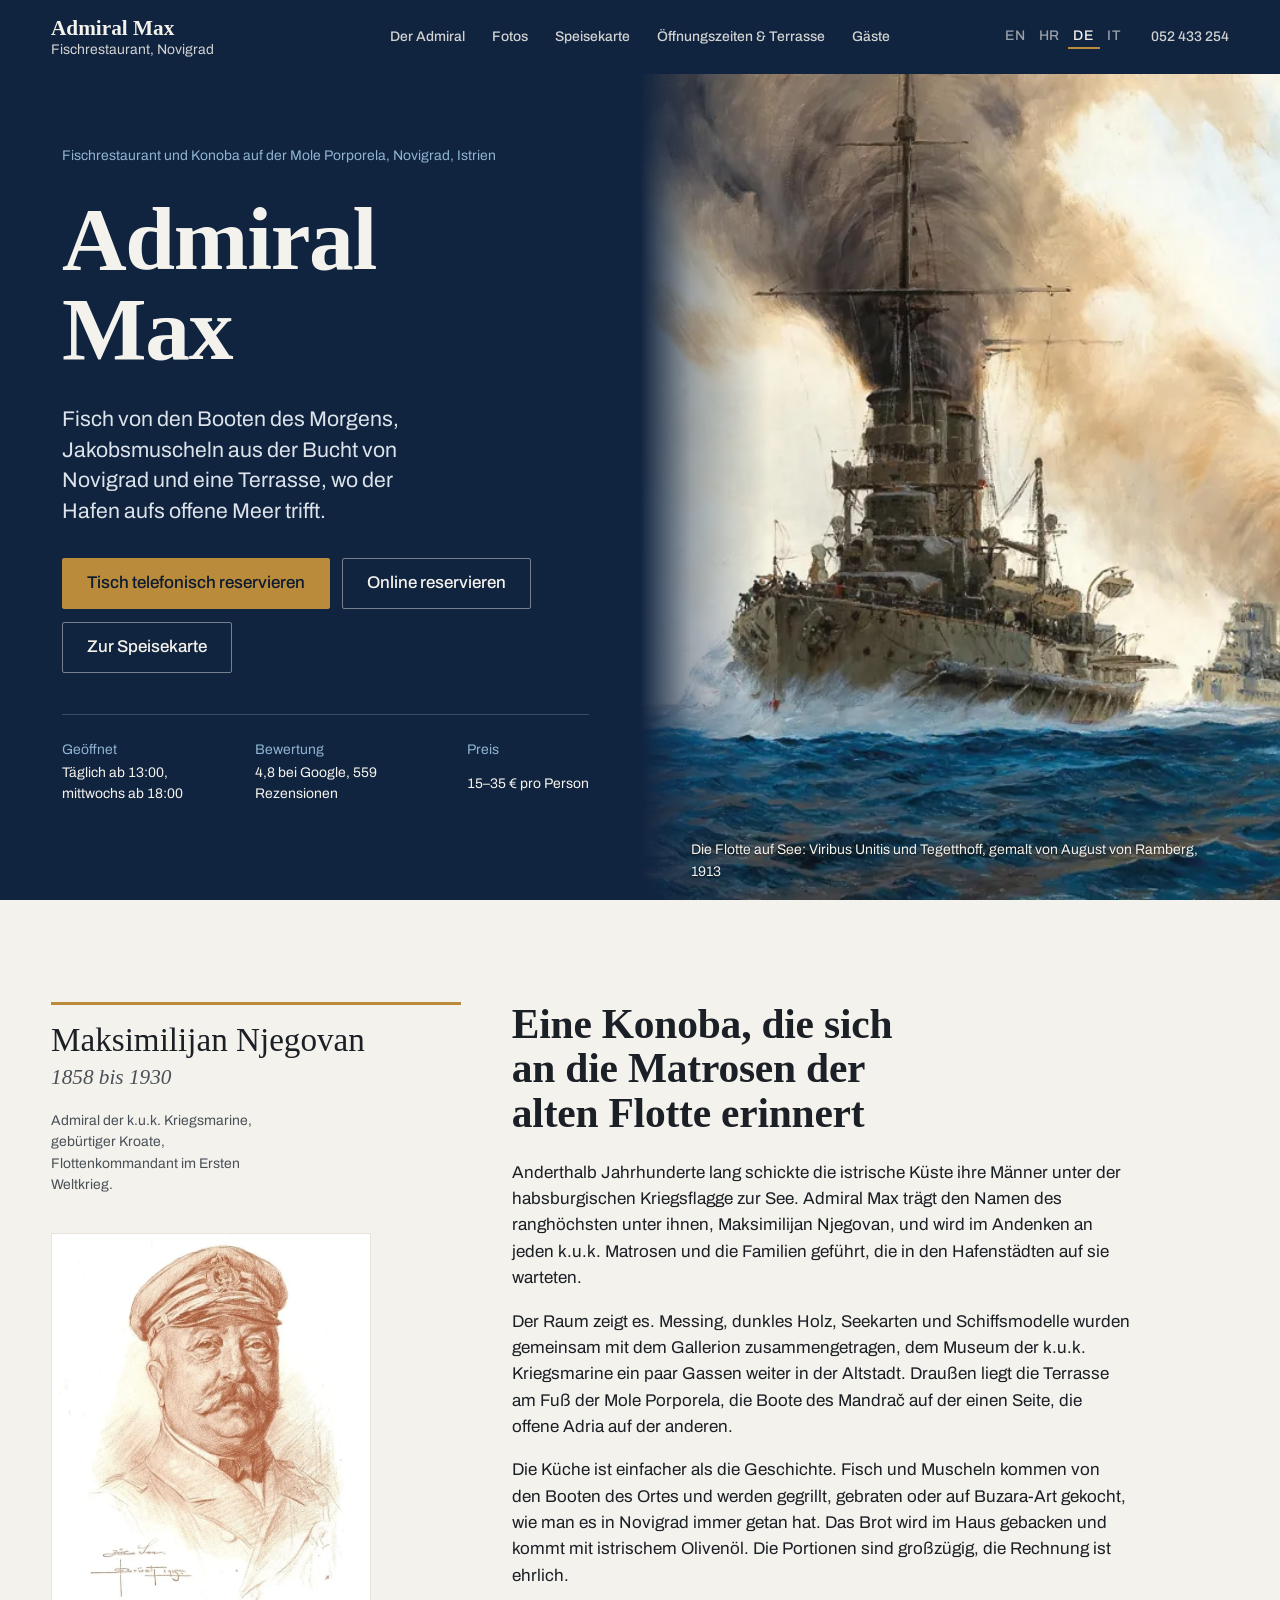
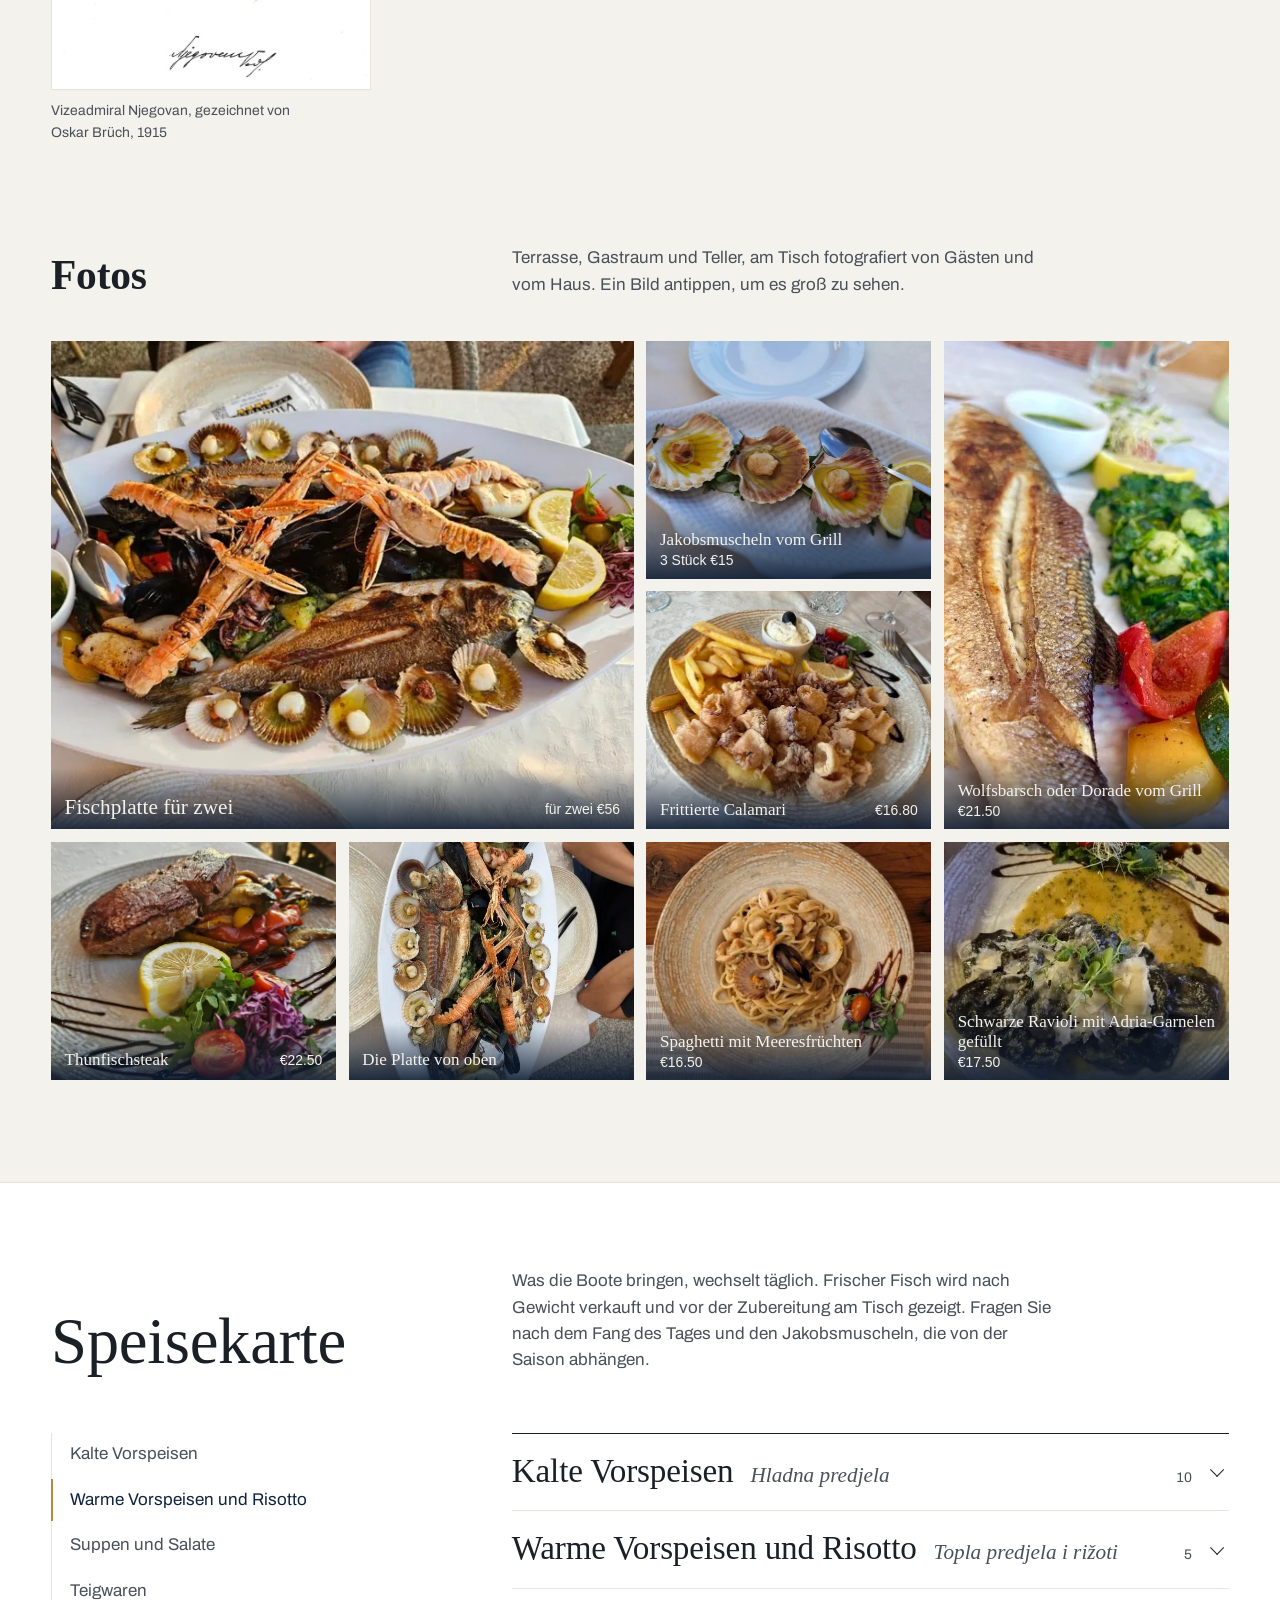
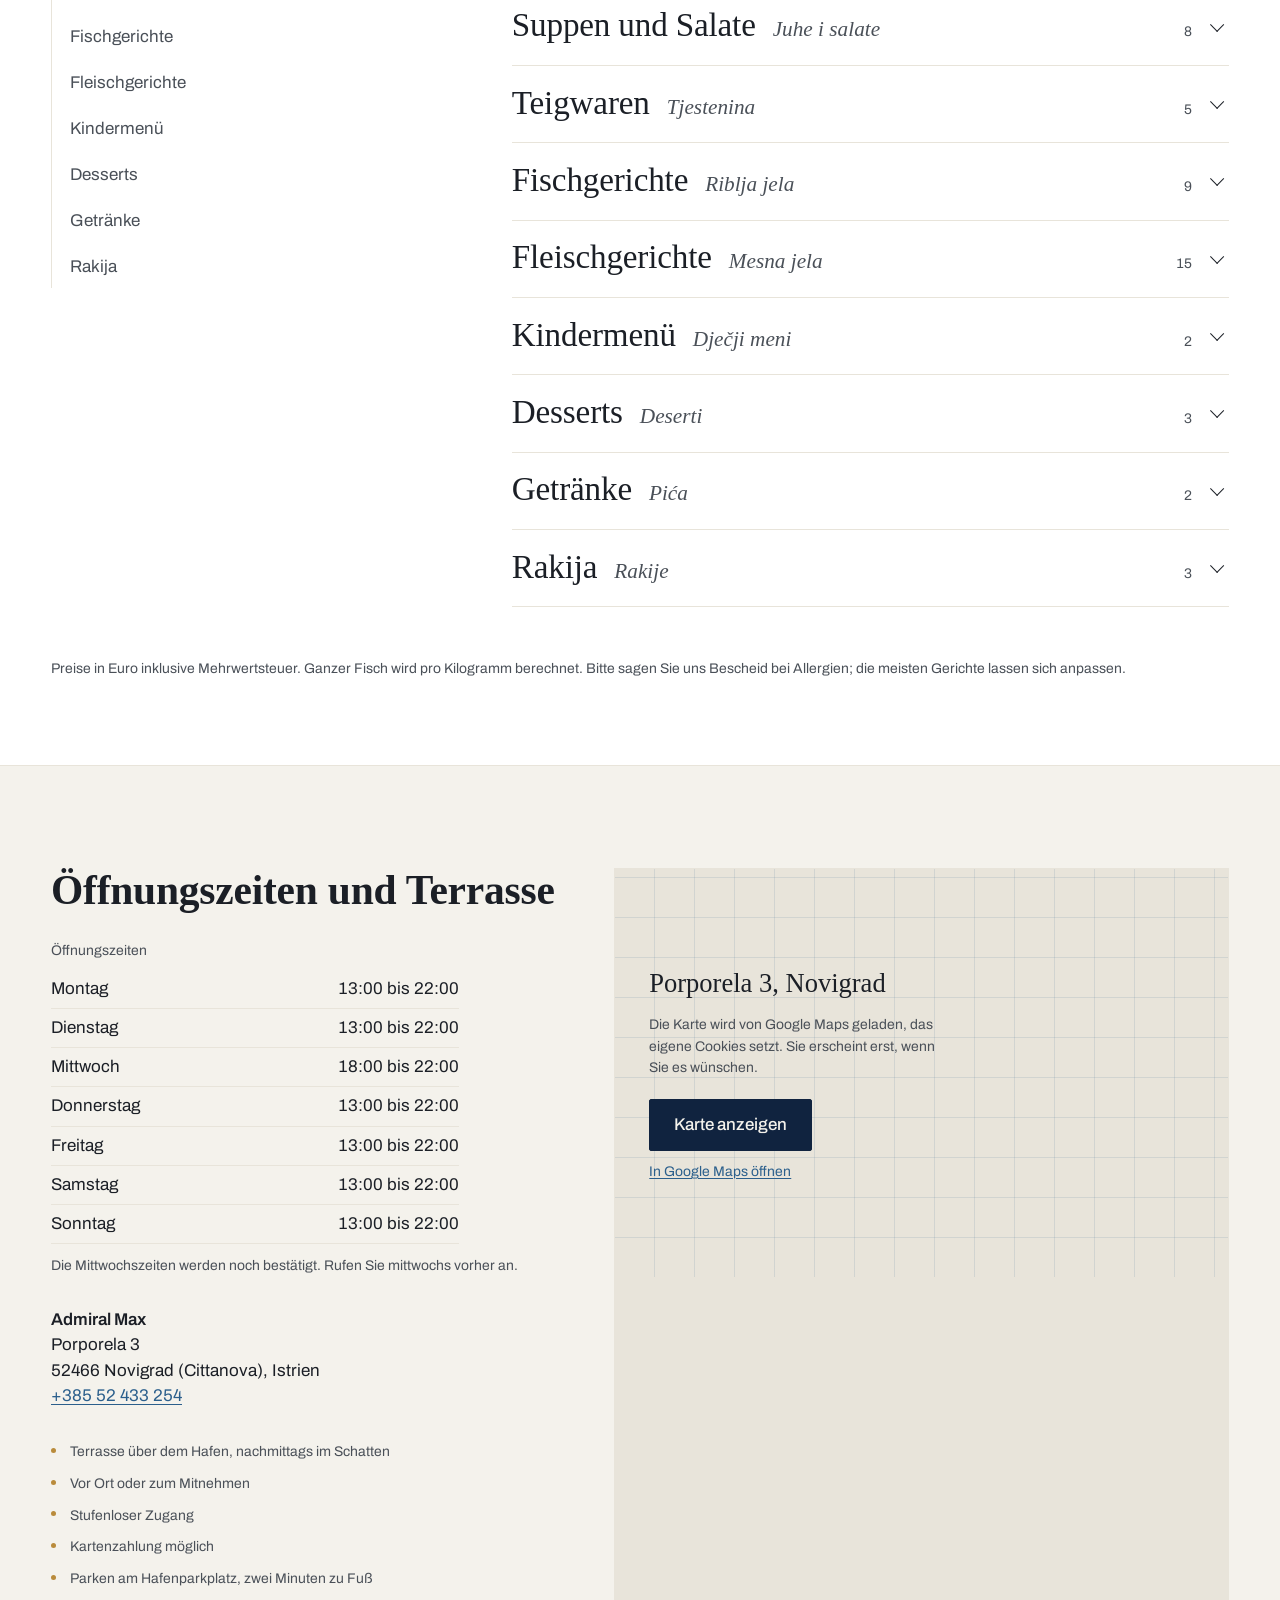
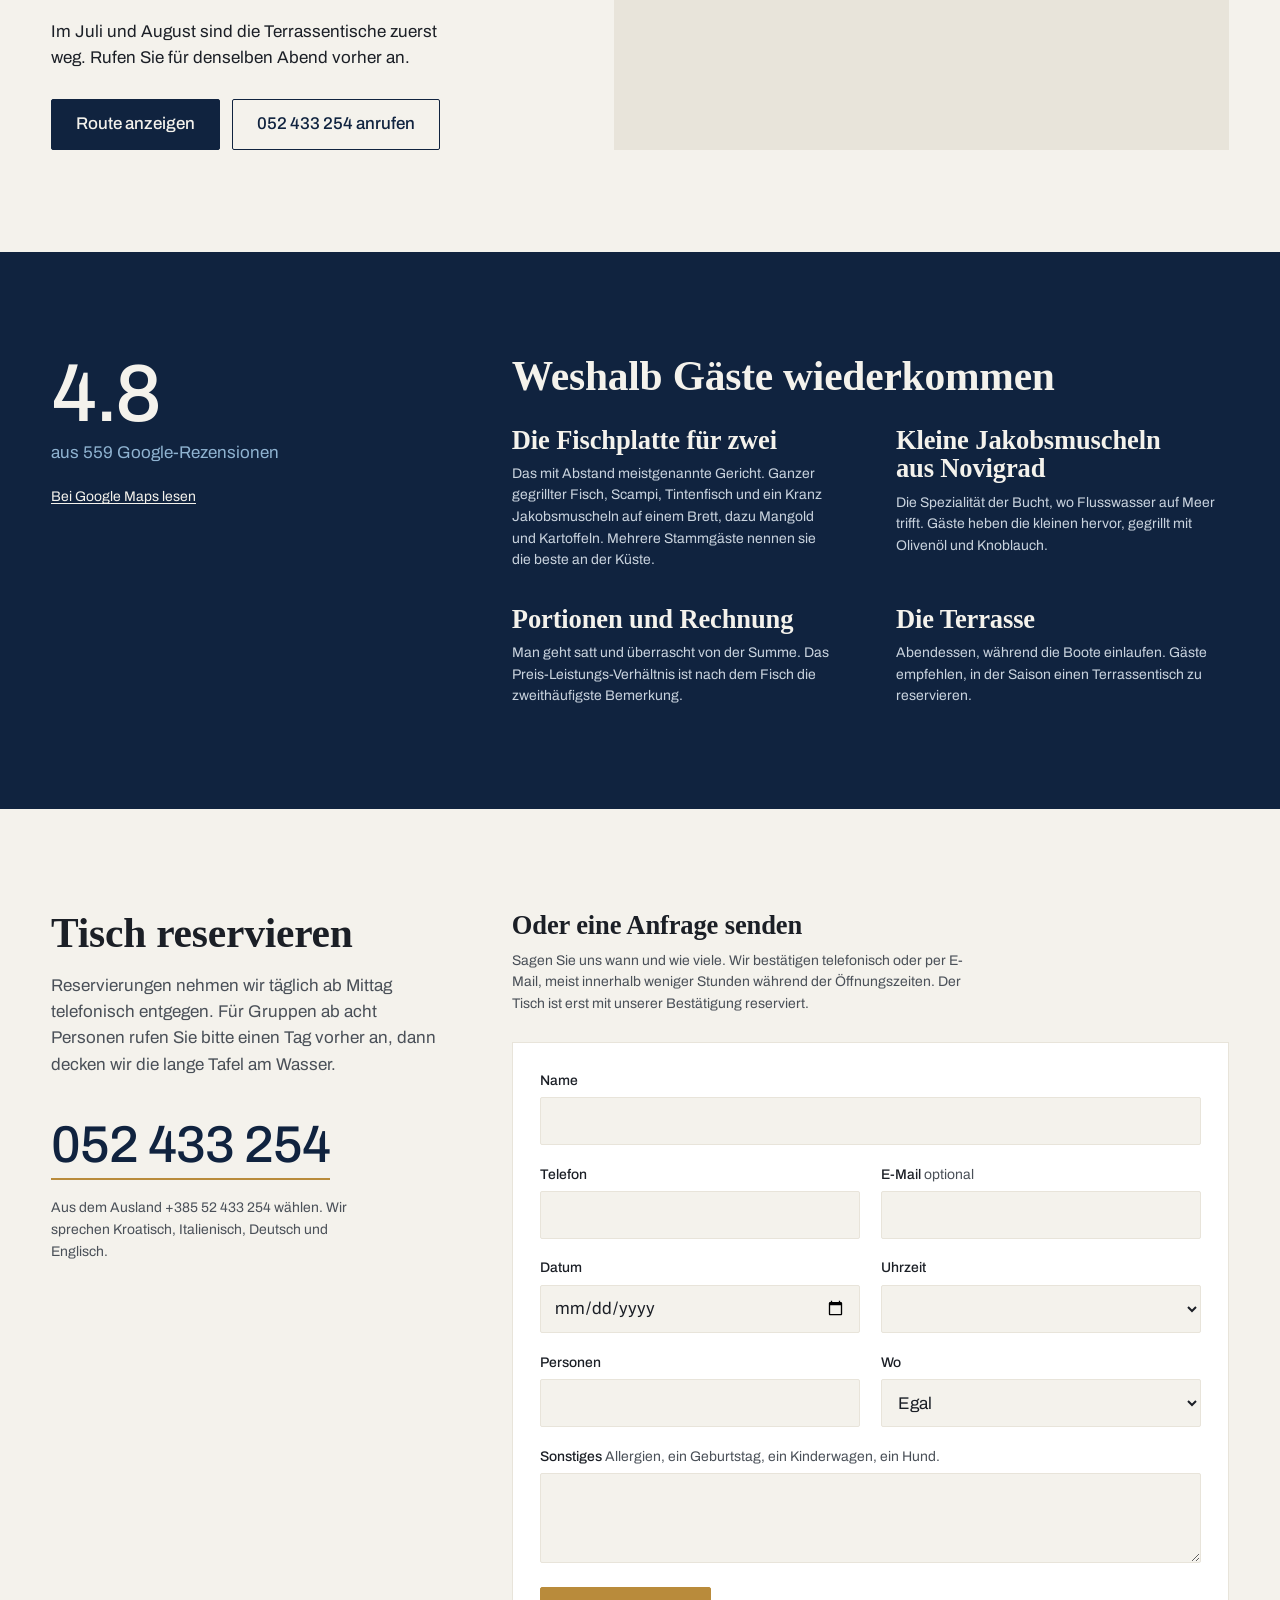
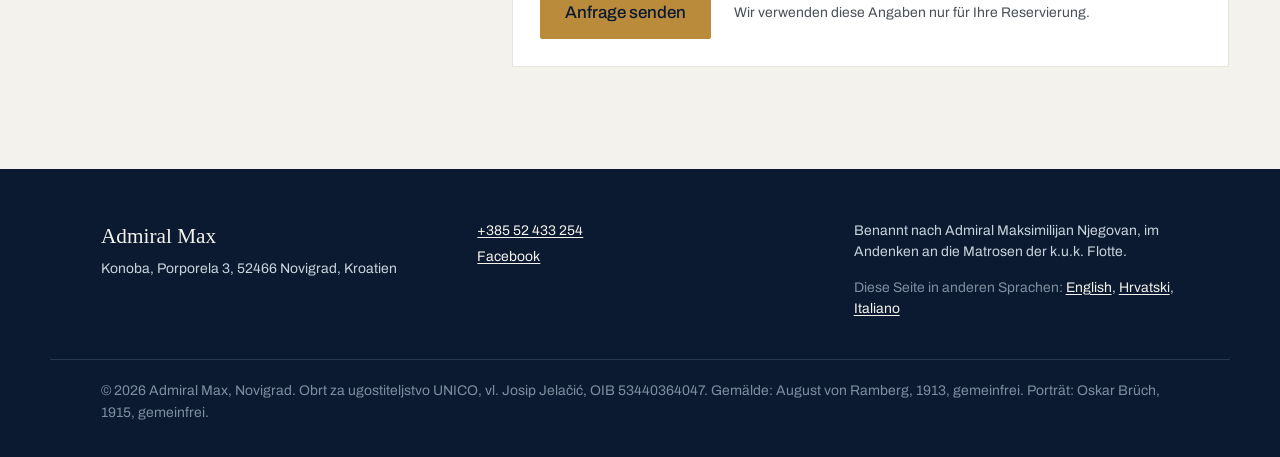
==== commit fd156fa1: "Hero: Ramberg's 1913 painting of the k.u.k. fleet; portrait of Njegovan in the story The Venetian ga" ====
--- a/de/index.html
+++ b/de/index.html
@@ -78,10 +78,10 @@
   <!-- ============ HERO ============ -->
   <section class="hero" aria-labelledby="hero-title">
     <figure class="hero-art">
-      <img src="../assets/photos/fish-platter.jpg"
-           srcset="../assets/photos/fish-platter-640.webp 640w, ../assets/photos/fish-platter.webp 913w"
-           sizes="(max-width: 980px) 100vw, 520px" alt="Gegrillte Fischplatte für zwei mit Garnelen, Jakobsmuscheln und Miesmuscheln, serviert auf der Terrasse" width="913" height="760" fetchpriority="high">
-      <figcaption>Fischplatte für zwei, €56</figcaption>
+      <img src="../assets/hero-fleet.jpg"
+           srcset="../assets/hero-fleet-1100.webp 1100w, ../assets/hero-fleet.webp 2000w"
+           sizes="(max-width: 980px) 100vw, 55vw" alt="Die k. u. k. Kriegsflotte mit ganzer Kraft auf hoher See, die Schlachtschiffe Viribus Unitis und Tegetthoff von Torpedobooten begleitet, Ölgemälde von August von Ramberg, 1913" width="2000" height="1255" fetchpriority="high">
+      <figcaption>Die Flotte auf See: Viribus Unitis und Tegetthoff, gemalt von August von Ramberg, 1913</figcaption>
     </figure>
     <div class="hero-copy">
       <p class="hero-place">Fischrestaurant und Konoba auf der Mole Porporela, Novigrad, Istrien</p>
@@ -113,10 +113,10 @@
           <p class="admiral-role">Admiral der k.u.k. Kriegsmarine, gebürtiger Kroate, Flottenkommandant im Ersten Weltkrieg.</p>
         </div>
         <figure class="story-art">
-          <img src="../assets/hero-ship-1100.jpg"
-               srcset="../assets/hero-ship-1100.webp 1100w, ../assets/hero-ship.webp 2000w"
-               sizes="(max-width: 980px) 100vw, 400px" alt="Holzschnitt einer venezianischen Galeere unter Segeln, aus einem Pilgerbericht des 15. Jahrhunderts" width="1100" height="656" loading="lazy">
-          <figcaption>Eine venezianische Galeere unter Segeln, aus einem Pilgerbericht von 1487</figcaption>
+          <img src="../assets/njegovan.jpg"
+               srcset="../assets/njegovan.webp 747w"
+               sizes="(max-width: 980px) 60vw, 320px" alt="Rötelporträt von Vizeadmiral Maksimilijan Njegovan mit Marinemütze und Uniform" width="747" height="1068" loading="lazy">
+          <figcaption>Vizeadmiral Njegovan, gezeichnet von Oskar Brüch, 1915</figcaption>
         </figure>
       </div>
       <div class="story-body">
@@ -991,7 +991,7 @@
       <p class="foot-langs"><span>Diese Seite in anderen Sprachen:</span> <a href="../" lang="en" hreflang="en">English</a>, <a href="../hr/" lang="hr" hreflang="hr">Hrvatski</a>, <a href="../it/" lang="it" hreflang="it">Italiano</a></p>
     </div>
   </div>
-  <p class="foot-legal">© <span id="year"></span> Admiral Max, Novigrad. Obrt za ugostiteljstvo UNICO, vl. Josip Jelačić, OIB 53440364047. Schiff: Pilgergaleere aus Konrad von Grünenbergs Reisebericht, 1487, Badische Landesbibliothek, gemeinfrei.</p>
+  <p class="foot-legal">© <span id="year"></span> Admiral Max, Novigrad. Obrt za ugostiteljstvo UNICO, vl. Josip Jelačić, OIB 53440364047. Gemälde: August von Ramberg, 1913, gemeinfrei. Porträt: Oskar Brüch, 1915, gemeinfrei.</p>
 </footer>
 
 <!-- Lightbox for the photo gallery -->
--- a/css/style.css
+++ b/css/style.css
@@ -193,22 +193,36 @@
 }
 .hero-art {
   order: 2;
+  position: relative;
+  align-self: stretch;
   margin: 4.4rem 0 0; /* below the header line */
-  padding: 3rem var(--gutter);
-  display: grid;
-  justify-items: center;
+  min-height: calc(100svh - 4.4rem);
 }
 .hero-art img {
+  position: absolute;
+  inset: 0;
   display: block;
-  width: min(100%, 520px);
-  height: auto;
-  border: 8px solid var(--stone);
-  box-shadow: 0 24px 48px -24px rgba(0, 0, 0, .6);
+  width: 100%;
+  height: 100%;
+  object-fit: cover;
+  object-position: 42% 50%;
+}
+.hero-art::after {
+  content: "";
+  position: absolute;
+  inset: 0;
+  pointer-events: none;
+  background: linear-gradient(90deg, var(--navy) 0%, rgba(16, 35, 63, .4) 8%, rgba(16, 35, 63, 0) 20%);
 }
 .hero-art figcaption {
-  margin-top: 1rem;
-  font-size: var(--t-1);
-  color: var(--sea-pale);
+  position: absolute;
+  left: var(--gutter);
+  right: var(--gutter);
+  bottom: 1rem;
+  z-index: 1;
+  font-size: var(--t-1);
+  color: var(--stone);
+  text-shadow: 0 1px 2px rgba(0, 0, 0, .6);
 }
 .hero-copy {
   position: relative;
@@ -327,10 +341,9 @@
 }
 .story-art img {
   display: block;
-  width: 100%;
+  width: min(100%, 320px);
   height: auto;
-  border-radius: 2px;
-  filter: saturate(.9);
+  border: 1px solid var(--stone-2);
 }
 .story-art figcaption {
   font-size: var(--t-1);
@@ -863,9 +876,10 @@
   .top-tag { display: none; }
   .top { background: var(--navy); }
   .hero { min-height: 0; display: block; margin-top: 0; }
-  .hero-art { margin: 0; padding: 0; display: block; }
-  .hero-art img { width: 100%; aspect-ratio: 3 / 2; object-fit: cover; object-position: 50% 60%; border: 0; box-shadow: none; }
-  .hero-art figcaption { padding: .6rem var(--gutter) 0; }
+  .hero-art { margin: 0; min-height: 0; }
+  .hero-art img { position: static; width: 100%; height: auto; aspect-ratio: 16 / 10; object-position: 42% 50%; }
+  .hero-art::after { display: none; }
+  .hero-art figcaption { position: static; padding: .6rem var(--gutter) 0; color: var(--sea-pale); text-shadow: none; }
   .hero-copy { padding-top: 1.6rem; padding-bottom: 3rem; margin-top: 0; max-width: none; }
   .story-art { max-width: 520px; }
   .story-grid, .section-head, .menu-layout, .visit-grid, .guests-grid, .reserve-grid { grid-template-columns: 1fr; }
@@ -901,7 +915,7 @@
   .top-call svg { display: block; }
   .lang { gap: 0; }
   .lang a { padding: .3rem .25rem; font-size: .74rem; }
-  .hero-art img { aspect-ratio: 4 / 3; }
+  .hero-art img { aspect-ratio: 4 / 3; object-position: 38% 50%; }
   .hero h1 { font-size: clamp(3rem, 15vw, 4.4rem); }
   .hero-facts { grid-template-columns: 1fr; gap: .9rem; }
   .hero-actions { flex-direction: column; }
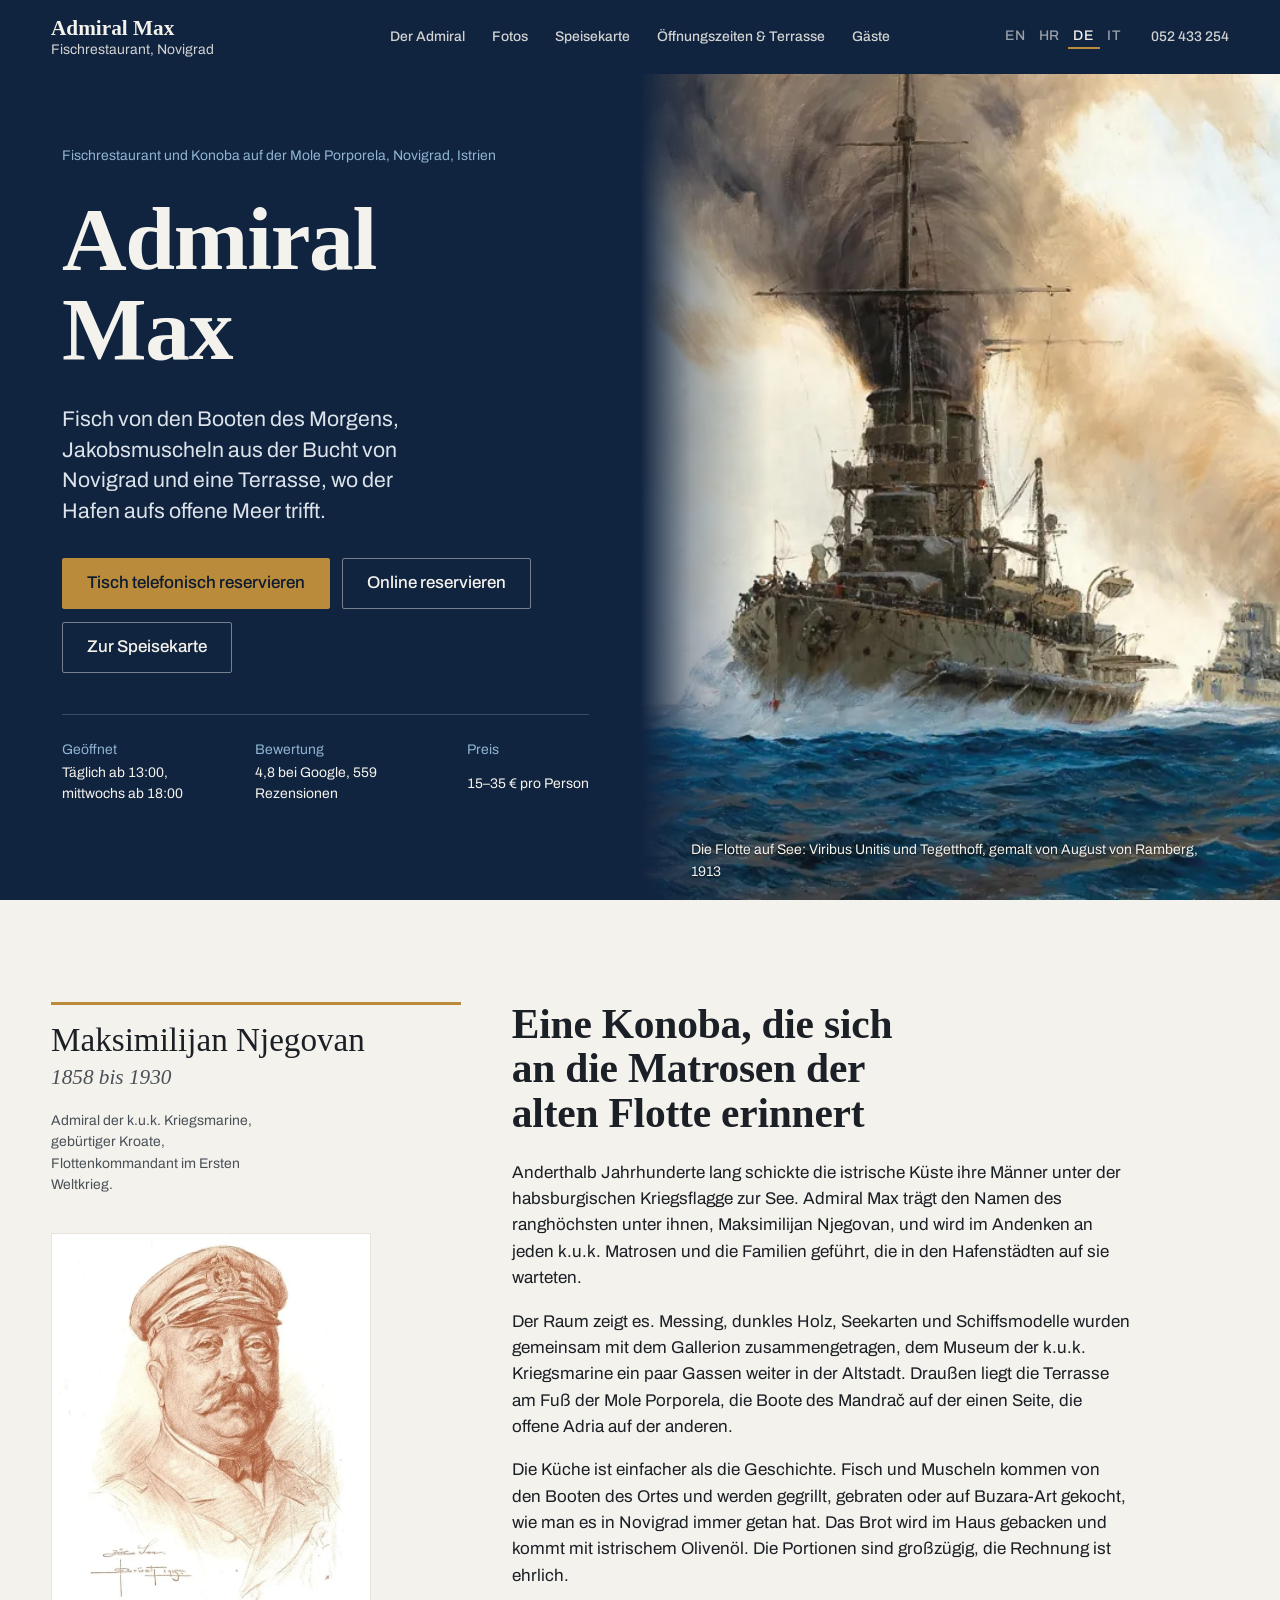
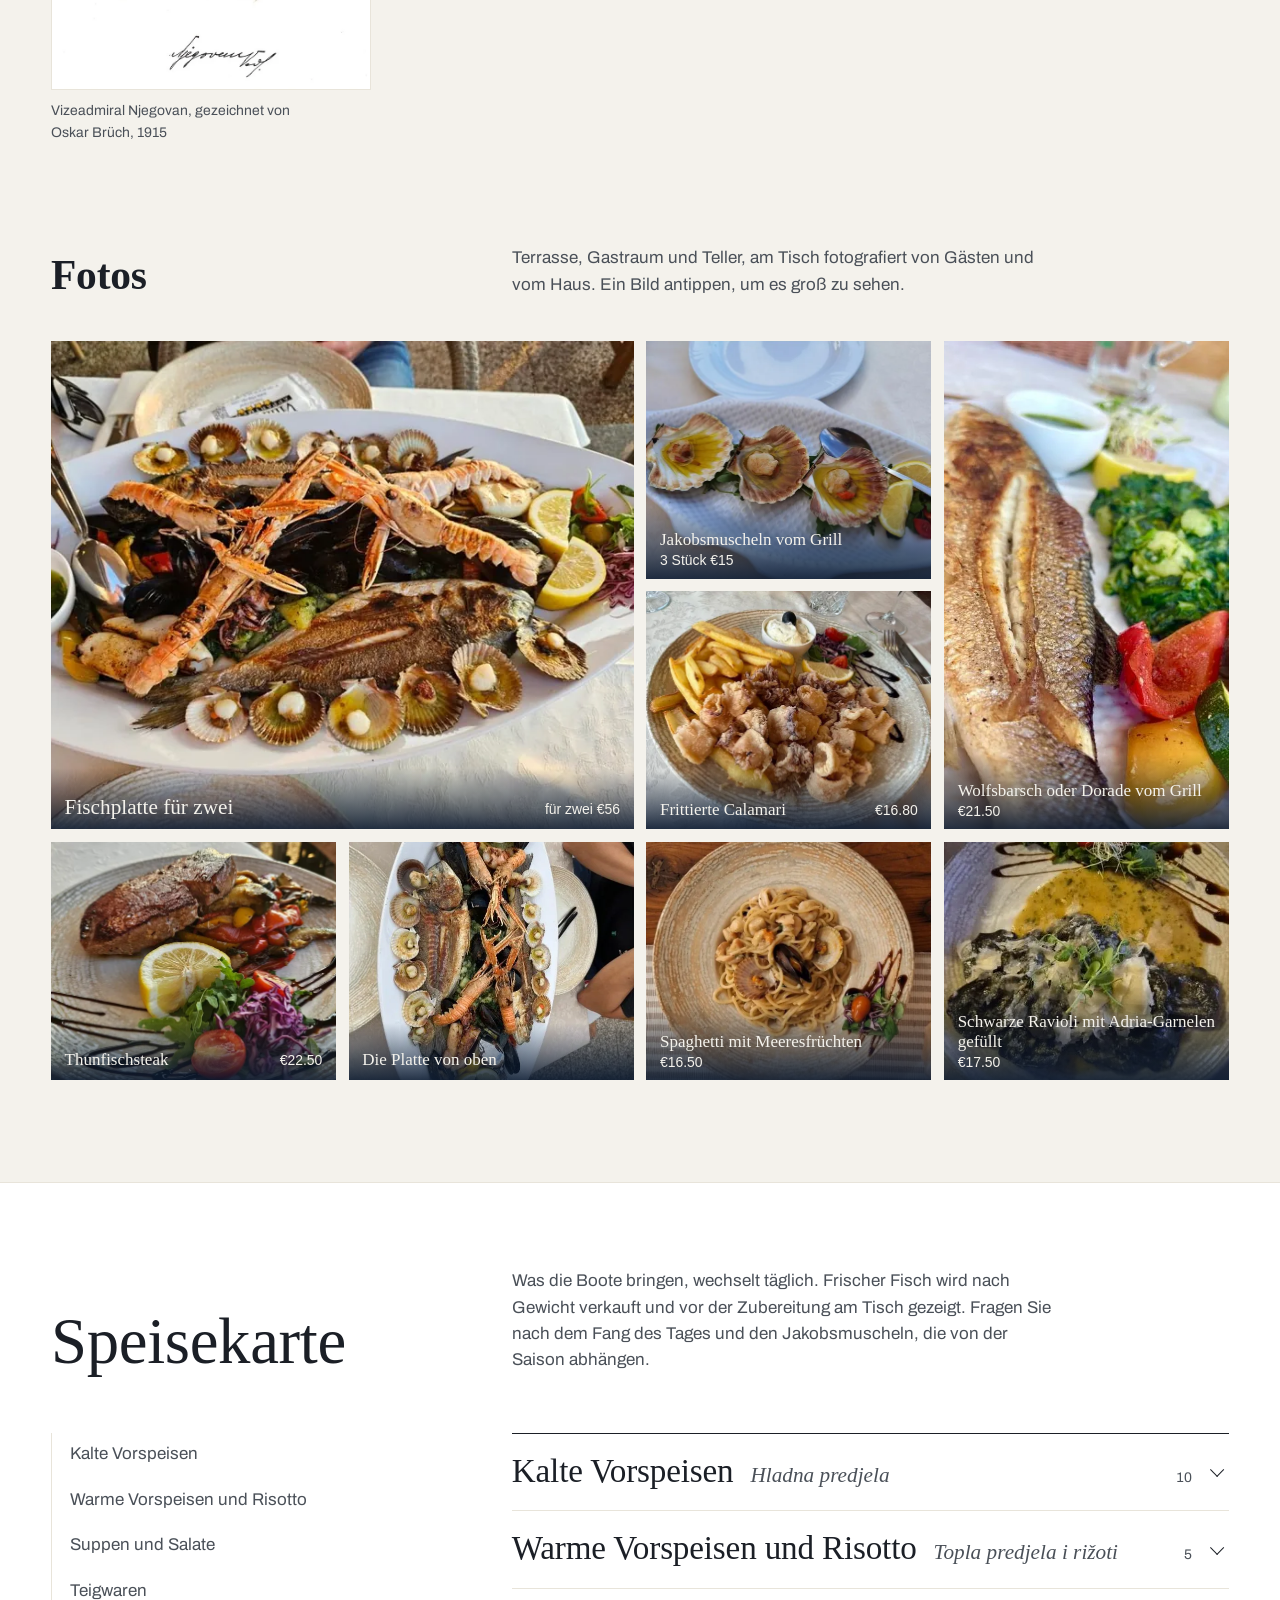
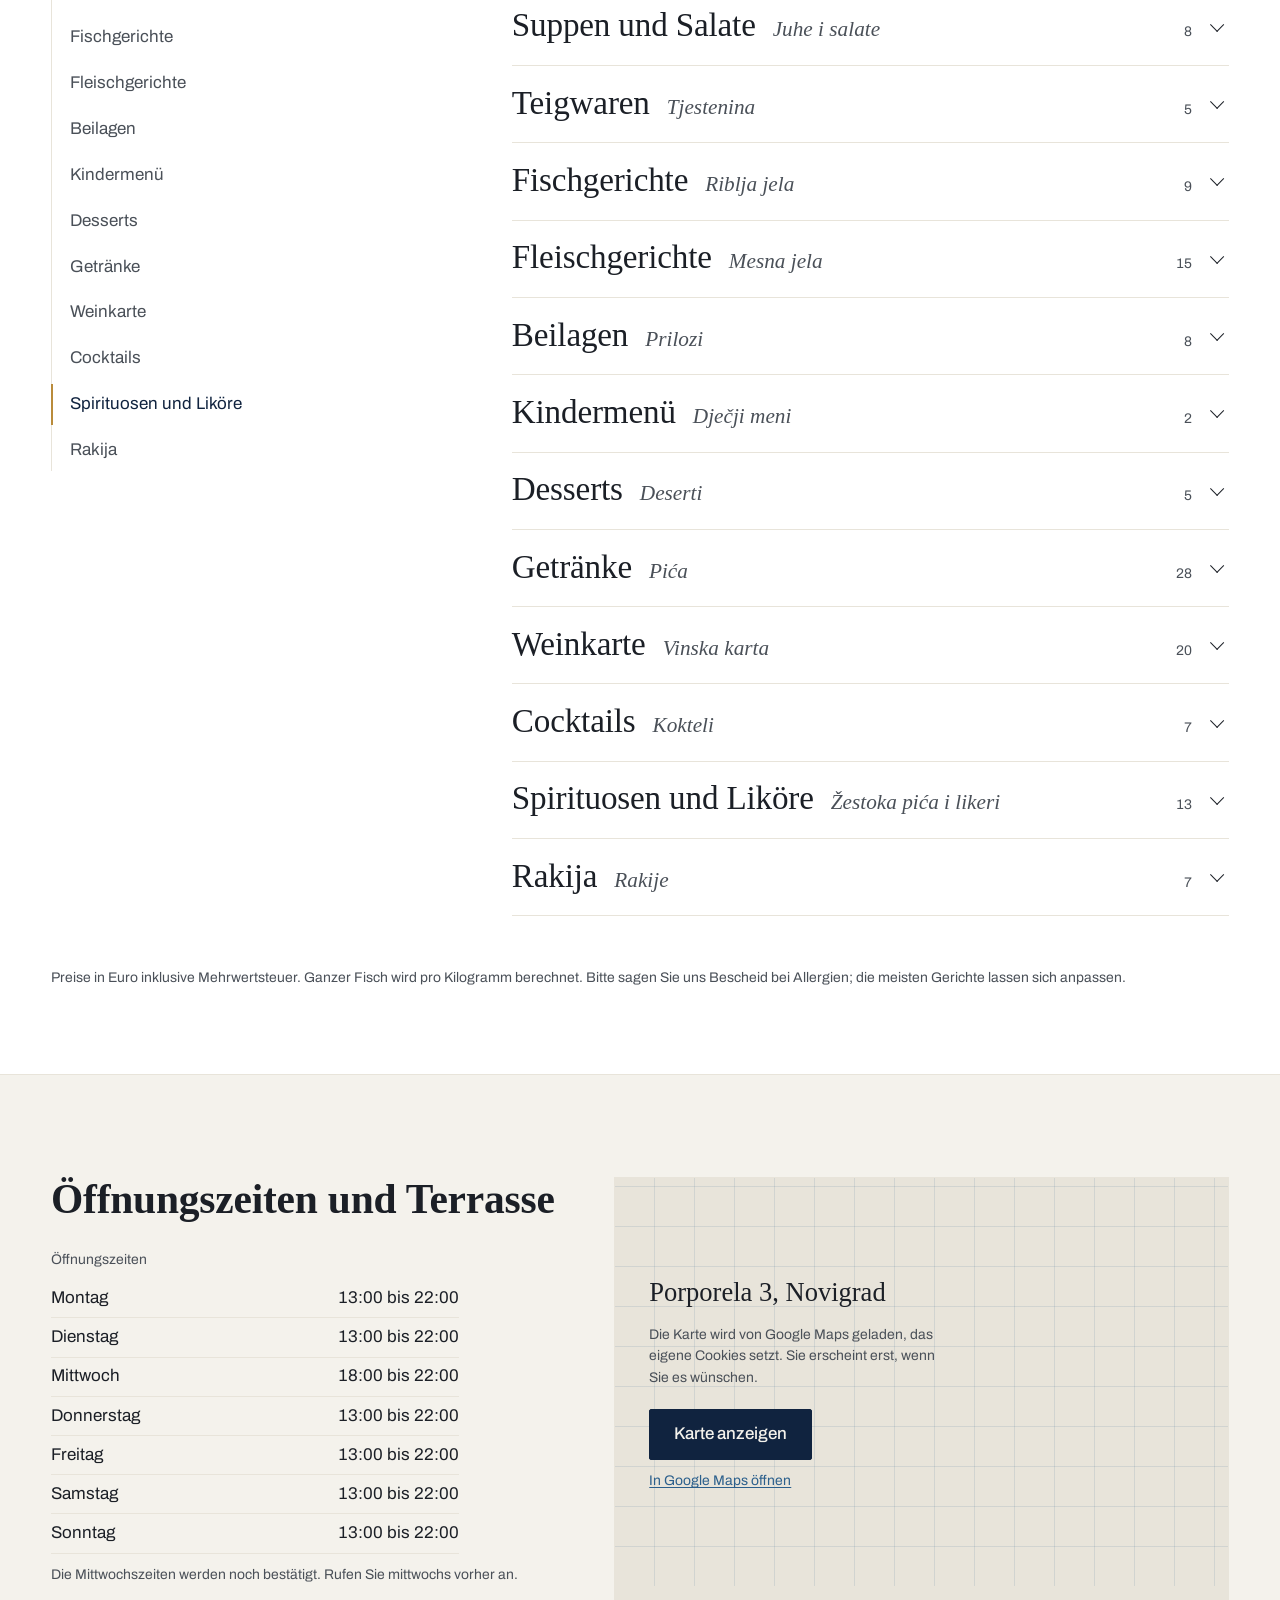
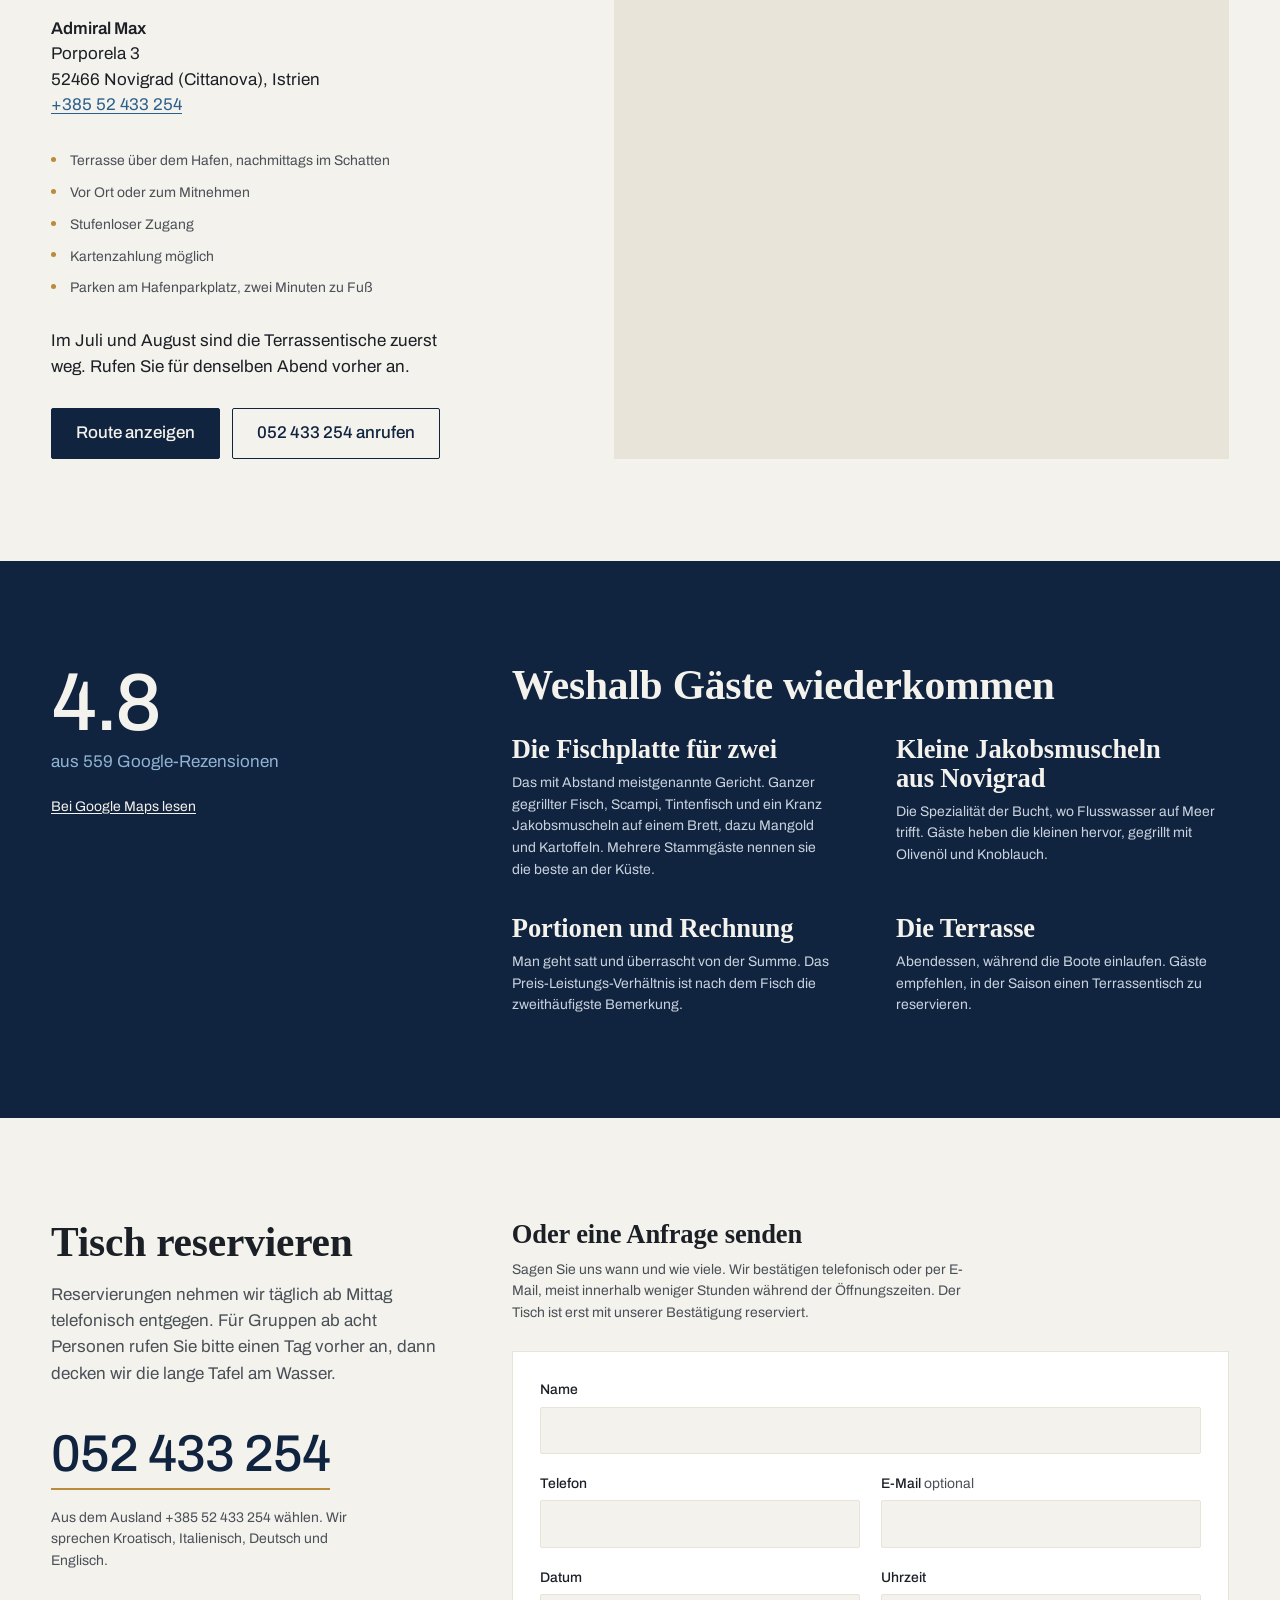
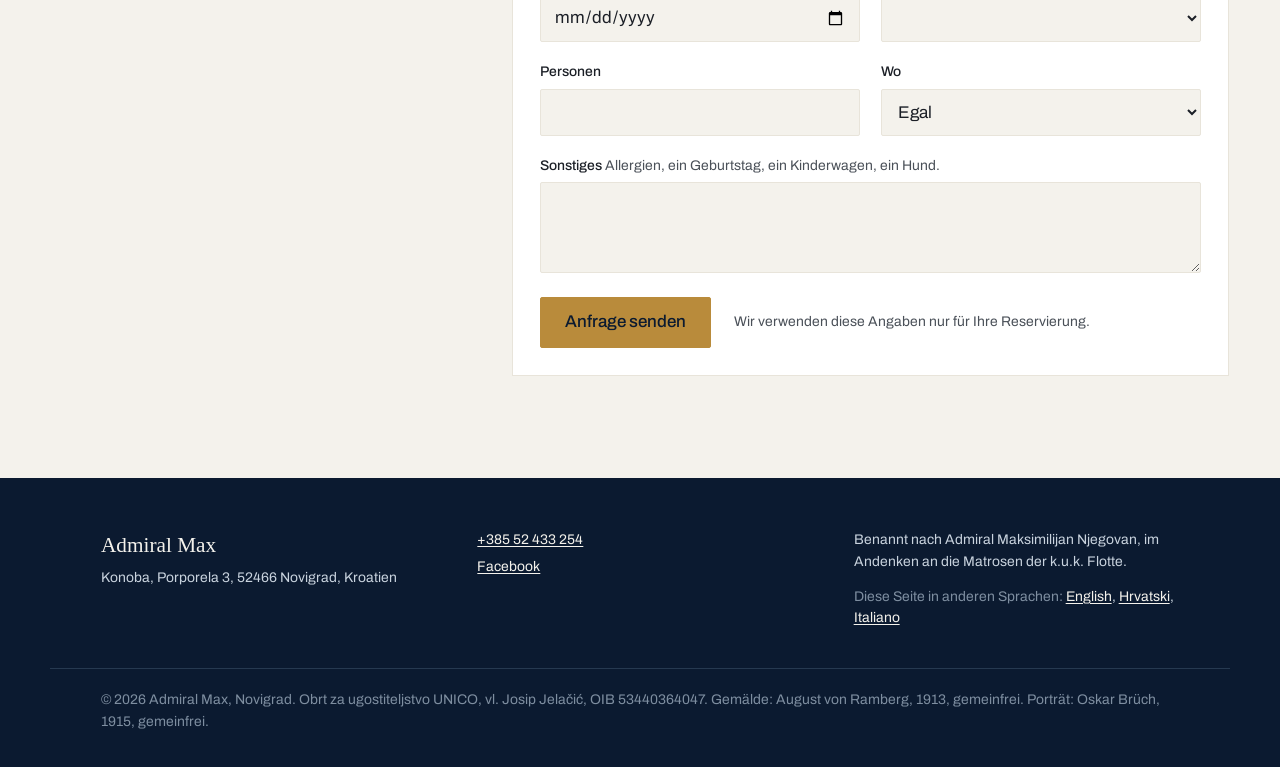
==== commit def857a9: "Full drinks, wine, cocktail, spirits and rakija lists; desserts and sides priced Transcribed from th" ====
--- a/de/index.html
+++ b/de/index.html
@@ -201,9 +201,13 @@
         <a href="#m-pasta">Teigwaren</a>
         <a href="#m-sea">Fischgerichte</a>
         <a href="#m-grill">Fleischgerichte</a>
+        <a href="#m-sides">Beilagen</a>
         <a href="#m-kids">Kindermenü</a>
         <a href="#m-sweets">Desserts</a>
         <a href="#m-drinks">Getränke</a>
+        <a href="#m-wine">Weinkarte</a>
+        <a href="#m-cocktails">Cocktails</a>
+        <a href="#m-spirits">Spirituosen und Liköre</a>
         <a href="#m-rakija">Rakija</a>
       </nav>
 
@@ -699,7 +703,6 @@
                 <span class="dish-leader" aria-hidden="true"></span>
                 <span class="dish-price">€13.50</span>
               </div>
-              <p class="dish-hr" lang="hr">Ćevapčići</p>
               <p class="dish-desc">Mit Pommes.</p>
             </li>
             <li class="dish">
@@ -710,6 +713,82 @@
               </div>
               <p class="dish-hr" lang="hr">Piletina u umaku od naranče i curryja</p>
               <p class="dish-desc">Mit Kroketten.</p>
+            </li>
+          </ul>
+        </details>
+
+        <details class="menu-section" id="m-sides" name="menu">
+          <summary class="menu-section-head">
+            <h3>Beilagen</h3>
+            <p class="menu-section-hr" lang="hr">Prilozi</p>
+            <span class="menu-section-count">8</span>
+          </summary>
+          <p class="menu-section-note">Der Wechsel der Beilage zu einem Gericht wird zusätzlich berechnet.</p>
+          <ul class="dishes">
+            <li class="dish">
+              <div class="dish-row">
+                <span class="dish-name">Pommes frites</span>
+                <span class="dish-leader" aria-hidden="true"></span>
+                <span class="dish-price">€5</span>
+              </div>
+              <p class="dish-hr" lang="hr">Pomfrit</p>
+            </li>
+            <li class="dish">
+              <div class="dish-row">
+                <span class="dish-name">Gekochter Mangold mit Kartoffeln</span>
+                <span class="dish-leader" aria-hidden="true"></span>
+                <span class="dish-price">€5.50</span>
+              </div>
+              <p class="dish-hr" lang="hr">Kuhana blitva s krumpirom</p>
+            </li>
+            <li class="dish">
+              <div class="dish-row">
+                <span class="dish-name">Bratkartoffelscheiben</span>
+                <span class="dish-leader" aria-hidden="true"></span>
+                <span class="dish-price">€5</span>
+              </div>
+              <p class="dish-hr" lang="hr">Pržene ploške krumpira</p>
+            </li>
+            <li class="dish">
+              <div class="dish-row">
+                <span class="dish-name">Gekochte Kartoffeln</span>
+                <span class="dish-leader" aria-hidden="true"></span>
+                <span class="dish-price">€5</span>
+              </div>
+              <p class="dish-hr" lang="hr">Kuhani krumpir</p>
+            </li>
+            <li class="dish">
+              <div class="dish-row">
+                <span class="dish-name">Brot</span>
+                <span class="dish-leader" aria-hidden="true"></span>
+                <span class="dish-price">€1.50</span>
+              </div>
+              <p class="dish-hr" lang="hr">Kruh</p>
+            </li>
+            <li class="dish-group"><h4>Beilagen als Mahlzeit</h4></li>
+            <li class="dish">
+              <div class="dish-row">
+                <span class="dish-name">Gegrilltes Gemüse</span>
+                <span class="dish-leader" aria-hidden="true"></span>
+                <span class="dish-price">€7.80</span>
+              </div>
+              <p class="dish-hr" lang="hr">Povrće na žaru</p>
+            </li>
+            <li class="dish">
+              <div class="dish-row">
+                <span class="dish-name">Đuveč</span>
+                <span class="dish-leader" aria-hidden="true"></span>
+                <span class="dish-price">€6.80</span>
+              </div>
+              <p class="dish-desc">Gebratenes Gemüse mit Reis.</p>
+            </li>
+            <li class="dish">
+              <div class="dish-row">
+                <span class="dish-name">Gebackene Kartoffeln mit Gemüse</span>
+                <span class="dish-leader" aria-hidden="true"></span>
+                <span class="dish-price">€6.80</span>
+              </div>
+              <p class="dish-hr" lang="hr">Pečeni krumpir s povrćem</p>
             </li>
           </ul>
         </details>
@@ -744,28 +823,47 @@
           <summary class="menu-section-head">
             <h3>Desserts</h3>
             <p class="menu-section-hr" lang="hr">Deserti</p>
-            <span class="menu-section-count">3</span>
+            <span class="menu-section-count">5</span>
           </summary>
-          <p class="menu-section-note">Fragen Sie nach den Desserts des Tages.</p>
           <ul class="dishes">
             <li class="dish">
               <div class="dish-row">
-                <span class="dish-name">Palatschinken</span>
-              </div>
-              <p class="dish-hr" lang="hr">Palačinke</p>
-              <p class="dish-desc">Schokolade, Marmelade oder Walnüsse.</p>
-            </li>
-            <li class="dish">
-              <div class="dish-row">
-                <span class="dish-name">Hausgemachtes Tiramisu</span>
-              </div>
-              <p class="dish-hr" lang="hr">Domaći tiramisu</p>
-            </li>
-            <li class="dish">
-              <div class="dish-row">
                 <span class="dish-name">Käsekuchen</span>
+                <span class="dish-leader" aria-hidden="true"></span>
+                <span class="dish-price">€6</span>
               </div>
               <p class="dish-hr" lang="hr">Cheesecake</p>
+            </li>
+            <li class="dish">
+              <div class="dish-row">
+                <span class="dish-name">Tiramisu</span>
+                <span class="dish-leader" aria-hidden="true"></span>
+                <span class="dish-price">€6</span>
+              </div>
+            </li>
+            <li class="dish">
+              <div class="dish-row">
+                <span class="dish-name">Kuchen des Tages</span>
+                <span class="dish-leader" aria-hidden="true"></span>
+                <span class="dish-price">€6</span>
+              </div>
+              <p class="dish-hr" lang="hr">Dnevni kolač</p>
+            </li>
+            <li class="dish">
+              <div class="dish-row">
+                <span class="dish-name">Palatschinken mit Nutella oder Marmelade</span>
+                <span class="dish-leader" aria-hidden="true"></span>
+                <span class="dish-price">€6</span>
+              </div>
+              <p class="dish-hr" lang="hr">Palačinke s Nutellom ili marmeladom</p>
+            </li>
+            <li class="dish">
+              <div class="dish-row">
+                <span class="dish-name">Eis</span>
+                <span class="dish-leader" aria-hidden="true"></span>
+                <span class="dish-price">pro Kugel €1.80</span>
+              </div>
+              <p class="dish-hr" lang="hr">Sladoled</p>
             </li>
           </ul>
         </details>
@@ -774,23 +872,556 @@
           <summary class="menu-section-head">
             <h3>Getränke</h3>
             <p class="menu-section-hr" lang="hr">Pića</p>
-            <span class="menu-section-count">2</span>
+            <span class="menu-section-count">28</span>
           </summary>
-          <p class="menu-section-note">Die vollständige Getränkekarte folgt. Istrische Weine im Glas oder Liter, Bier, Kaffee und Softdrinks.</p>
           <ul class="dishes">
-            <li class="dish">
-              <div class="dish-row">
-                <span class="dish-name">Istrische Malvazija</span>
-              </div>
-              <p class="dish-hr" lang="hr">Malvazija istarska</p>
-              <p class="dish-desc">Der Weiße zum Fisch. Im Glas oder Liter.</p>
-            </li>
-            <li class="dish">
-              <div class="dish-row">
-                <span class="dish-name">Teran</span>
-              </div>
-              <p class="dish-hr" lang="hr">Teran</p>
-              <p class="dish-desc">Der istrische Rote, zum Grill.</p>
+            <li class="dish-group"><h4>Warme Getränke</h4></li>
+            <li class="dish">
+              <div class="dish-row">
+                <span class="dish-name">Espresso</span>
+                <span class="dish-leader" aria-hidden="true"></span>
+                <span class="dish-price">€1.80</span>
+              </div>
+              <p class="dish-hr" lang="hr">Kava</p>
+            </li>
+            <li class="dish">
+              <div class="dish-row">
+                <span class="dish-name">Kaffee mit Milch, klein</span>
+                <span class="dish-leader" aria-hidden="true"></span>
+                <span class="dish-price">€2.20</span>
+              </div>
+              <p class="dish-hr" lang="hr">Kava s mlijekom, mala</p>
+            </li>
+            <li class="dish">
+              <div class="dish-row">
+                <span class="dish-name">Kaffee mit Milch, groß</span>
+                <span class="dish-leader" aria-hidden="true"></span>
+                <span class="dish-price">€2.50</span>
+              </div>
+              <p class="dish-hr" lang="hr">Kava s mlijekom, velika</p>
+            </li>
+            <li class="dish">
+              <div class="dish-row">
+                <span class="dish-name">Cappuccino</span>
+                <span class="dish-leader" aria-hidden="true"></span>
+                <span class="dish-price">€2.50</span>
+              </div>
+            </li>
+            <li class="dish">
+              <div class="dish-row">
+                <span class="dish-name">Latte macchiato</span>
+                <span class="dish-leader" aria-hidden="true"></span>
+                <span class="dish-price">€3.50</span>
+              </div>
+            </li>
+            <li class="dish">
+              <div class="dish-row">
+                <span class="dish-name">Corretto</span>
+                <span class="dish-leader" aria-hidden="true"></span>
+                <span class="dish-price">€3</span>
+              </div>
+              <p class="dish-hr" lang="hr">Coretto</p>
+              <p class="dish-desc">Espresso mit einem Schuss Schnaps.</p>
+            </li>
+            <li class="dish">
+              <div class="dish-row">
+                <span class="dish-name">Tee</span>
+                <span class="dish-leader" aria-hidden="true"></span>
+                <span class="dish-price">€2.50</span>
+              </div>
+              <p class="dish-hr" lang="hr">Čaj</p>
+            </li>
+            <li class="dish">
+              <div class="dish-row">
+                <span class="dish-name">Kakao</span>
+                <span class="dish-leader" aria-hidden="true"></span>
+                <span class="dish-price">€2.50</span>
+              </div>
+            </li>
+            <li class="dish">
+              <div class="dish-row">
+                <span class="dish-name">Koffeinfreier Kaffee</span>
+                <span class="dish-leader" aria-hidden="true"></span>
+                <span class="dish-price">€2.50</span>
+              </div>
+              <p class="dish-hr" lang="hr">Kava bez kofeina</p>
+            </li>
+            <li class="dish-group"><h4>Alkoholfreie Getränke</h4></li>
+            <li class="dish">
+              <div class="dish-row">
+                <span class="dish-name">Coca-Cola, Fanta, Sprite, Eistee, Limonade, Tonic, Bitter Lemon</span>
+                <span class="dish-leader" aria-hidden="true"></span>
+                <span class="dish-price">0.25 l €3.50 / 0.5 l €4.90</span>
+              </div>
+              <p class="dish-hr" lang="hr">Coca-Cola, Fanta, Sprite, ledeni čaj, limunada, tonik, bitter lemon</p>
+            </li>
+            <li class="dish">
+              <div class="dish-row">
+                <span class="dish-name">Natursäfte</span>
+                <span class="dish-leader" aria-hidden="true"></span>
+                <span class="dish-price">0.2 l €3.50</span>
+              </div>
+              <p class="dish-hr" lang="hr">Prirodni sokovi</p>
+            </li>
+            <li class="dish">
+              <div class="dish-row">
+                <span class="dish-name">Cedevita</span>
+                <span class="dish-leader" aria-hidden="true"></span>
+                <span class="dish-price">0.25 l €3</span>
+              </div>
+            </li>
+            <li class="dish">
+              <div class="dish-row">
+                <span class="dish-name">Mineralwasser mit Kohlensäure</span>
+                <span class="dish-leader" aria-hidden="true"></span>
+                <span class="dish-price">0.5 l €3 / 1 l €5.50</span>
+              </div>
+              <p class="dish-hr" lang="hr">Gazirana voda</p>
+            </li>
+            <li class="dish">
+              <div class="dish-row">
+                <span class="dish-name">Stilles Wasser</span>
+                <span class="dish-leader" aria-hidden="true"></span>
+                <span class="dish-price">0.5 l €3 / 1 l €5.50</span>
+              </div>
+              <p class="dish-hr" lang="hr">Negazirana voda</p>
+            </li>
+            <li class="dish-group"><h4>Bier</h4></li>
+            <li class="dish">
+              <div class="dish-row">
+                <span class="dish-name">Bier vom Fass</span>
+                <span class="dish-leader" aria-hidden="true"></span>
+                <span class="dish-price">0.3 l €3.20 / 0.5 l €4.50</span>
+              </div>
+              <p class="dish-hr" lang="hr">Točeno pivo</p>
+            </li>
+            <li class="dish">
+              <div class="dish-row">
+                <span class="dish-name">Pan</span>
+                <span class="dish-leader" aria-hidden="true"></span>
+                <span class="dish-price">0.35 l €3.20 / 0.5 l €4</span>
+              </div>
+            </li>
+            <li class="dish">
+              <div class="dish-row">
+                <span class="dish-name">Carlsberg</span>
+                <span class="dish-leader" aria-hidden="true"></span>
+                <span class="dish-price">0.33 l €4</span>
+              </div>
+            </li>
+            <li class="dish">
+              <div class="dish-row">
+                <span class="dish-name">Budweiser</span>
+                <span class="dish-leader" aria-hidden="true"></span>
+                <span class="dish-price">0.5 l €4</span>
+              </div>
+            </li>
+            <li class="dish">
+              <div class="dish-row">
+                <span class="dish-name">Tuborg</span>
+                <span class="dish-leader" aria-hidden="true"></span>
+                <span class="dish-price">0.33 l €4</span>
+              </div>
+            </li>
+            <li class="dish">
+              <div class="dish-row">
+                <span class="dish-name">Radler</span>
+                <span class="dish-leader" aria-hidden="true"></span>
+                <span class="dish-price">0.5 l €4</span>
+              </div>
+            </li>
+            <li class="dish">
+              <div class="dish-row">
+                <span class="dish-name">Dunkles Bier</span>
+                <span class="dish-leader" aria-hidden="true"></span>
+                <span class="dish-price">0.5 l €4</span>
+              </div>
+              <p class="dish-hr" lang="hr">Tamno pivo</p>
+            </li>
+            <li class="dish">
+              <div class="dish-row">
+                <span class="dish-name">Erdinger oder Paulaner</span>
+                <span class="dish-leader" aria-hidden="true"></span>
+                <span class="dish-price">0.5 l €5.50</span>
+              </div>
+              <p class="dish-hr" lang="hr">Erdinger ili Paulaner</p>
+            </li>
+            <li class="dish">
+              <div class="dish-row">
+                <span class="dish-name">Alkoholfreies Bier</span>
+                <span class="dish-leader" aria-hidden="true"></span>
+                <span class="dish-price">0.5 l €4</span>
+              </div>
+              <p class="dish-hr" lang="hr">Bezalkoholno pivo</p>
+            </li>
+            <li class="dish-group"><h4>Mixgetränke</h4></li>
+            <li class="dish">
+              <div class="dish-row">
+                <span class="dish-name">Gemišt</span>
+                <span class="dish-leader" aria-hidden="true"></span>
+                <span class="dish-price">0.3 l €3.50 / 0.5 l €5.50</span>
+              </div>
+              <p class="dish-desc">Weißwein mit Mineralwasser.</p>
+            </li>
+            <li class="dish">
+              <div class="dish-row">
+                <span class="dish-name">Bambus</span>
+                <span class="dish-leader" aria-hidden="true"></span>
+                <span class="dish-price">0.3 l €3.50 / 0.5 l €5.50</span>
+              </div>
+              <p class="dish-desc">Rotwein mit Cola.</p>
+            </li>
+            <li class="dish">
+              <div class="dish-row">
+                <span class="dish-name">Miš-maš</span>
+                <span class="dish-leader" aria-hidden="true"></span>
+                <span class="dish-price">0.3 l €3.50 / 0.5 l €5.50</span>
+              </div>
+              <p class="dish-desc">Weißwein mit Cola.</p>
+            </li>
+            <li class="dish">
+              <div class="dish-row">
+                <span class="dish-name">Radla</span>
+                <span class="dish-leader" aria-hidden="true"></span>
+                <span class="dish-price">0.3 l €3.50 / 0.5 l €4.50</span>
+              </div>
+            </li>
+            <li class="dish">
+              <div class="dish-row">
+                <span class="dish-name">Špeci</span>
+                <span class="dish-leader" aria-hidden="true"></span>
+                <span class="dish-price">0.3 l €3.50 / 0.5 l €5.50</span>
+              </div>
+            </li>
+          </ul>
+        </details>
+
+        <details class="menu-section" id="m-wine" name="menu">
+          <summary class="menu-section-head">
+            <h3>Weinkarte</h3>
+            <p class="menu-section-hr" lang="hr">Vinska karta</p>
+            <span class="menu-section-count">20</span>
+          </summary>
+          <p class="menu-section-note">Istrische Weine, im Glas zu 0,1 l oder in der Flasche zu 0,75 l.</p>
+          <ul class="dishes">
+            <li class="dish-group"><h4>Sekt</h4></li>
+            <li class="dish">
+              <div class="dish-row">
+                <span class="dish-name">Cattunar Senator</span>
+                <span class="dish-leader" aria-hidden="true"></span>
+                <span class="dish-price">0.75 l €38</span>
+              </div>
+            </li>
+            <li class="dish">
+              <div class="dish-row">
+                <span class="dish-name">Prosecco</span>
+                <span class="dish-leader" aria-hidden="true"></span>
+                <span class="dish-price">0.1 l €3.90 / 0.75 l €29</span>
+              </div>
+            </li>
+            <li class="dish">
+              <div class="dish-row">
+                <span class="dish-name">Agrolaguna Perla Rosé</span>
+                <span class="dish-leader" aria-hidden="true"></span>
+                <span class="dish-price">0.75 l €32</span>
+              </div>
+            </li>
+            <li class="dish-group"><h4>Weißweine</h4></li>
+            <li class="dish">
+              <div class="dish-row">
+                <span class="dish-name">Malvazija Festigia, Agrolaguna</span>
+                <span class="dish-leader" aria-hidden="true"></span>
+                <span class="dish-price">0.1 l €4.60 / 0.75 l €32</span>
+              </div>
+            </li>
+            <li class="dish">
+              <div class="dish-row">
+                <span class="dish-name">Malvazija Benvenuti</span>
+                <span class="dish-leader" aria-hidden="true"></span>
+                <span class="dish-price">0.1 l €4.60 / 0.75 l €32</span>
+              </div>
+            </li>
+            <li class="dish">
+              <div class="dish-row">
+                <span class="dish-name">Malvazija Coronica</span>
+                <span class="dish-leader" aria-hidden="true"></span>
+                <span class="dish-price">0.1 l €4.60 / 0.75 l €32</span>
+              </div>
+            </li>
+            <li class="dish">
+              <div class="dish-row">
+                <span class="dish-name">Malvazija Kozlović</span>
+                <span class="dish-leader" aria-hidden="true"></span>
+                <span class="dish-price">0.1 l €4.60 / 0.75 l €34</span>
+              </div>
+            </li>
+            <li class="dish">
+              <div class="dish-row">
+                <span class="dish-name">Malvazija Cattunar</span>
+                <span class="dish-leader" aria-hidden="true"></span>
+                <span class="dish-price">0.1 l €4.60 / 0.75 l €32</span>
+              </div>
+            </li>
+            <li class="dish">
+              <div class="dish-row">
+                <span class="dish-name">Chardonnay</span>
+                <span class="dish-leader" aria-hidden="true"></span>
+                <span class="dish-price">0.1 l €4.60 / 0.75 l €32</span>
+              </div>
+            </li>
+            <li class="dish">
+              <div class="dish-row">
+                <span class="dish-name">Sauvignon blanc Novacco</span>
+                <span class="dish-leader" aria-hidden="true"></span>
+                <span class="dish-price">0.1 l €4.60 / 0.75 l €32</span>
+              </div>
+            </li>
+            <li class="dish">
+              <div class="dish-row">
+                <span class="dish-name">Malvazija Livio Benvenuti</span>
+                <span class="dish-leader" aria-hidden="true"></span>
+                <span class="dish-price">0.75 l €55</span>
+              </div>
+            </li>
+            <li class="dish-group"><h4>Rotweine</h4></li>
+            <li class="dish">
+              <div class="dish-row">
+                <span class="dish-name">Cabernet Sauvignon Degrassi</span>
+                <span class="dish-leader" aria-hidden="true"></span>
+                <span class="dish-price">0.75 l €45</span>
+              </div>
+            </li>
+            <li class="dish">
+              <div class="dish-row">
+                <span class="dish-name">Cabernet Sauvignon Cattunar</span>
+                <span class="dish-leader" aria-hidden="true"></span>
+                <span class="dish-price">0.1 l €4.60 / 0.75 l €32</span>
+              </div>
+            </li>
+            <li class="dish">
+              <div class="dish-row">
+                <span class="dish-name">Merlot Tomaz</span>
+                <span class="dish-leader" aria-hidden="true"></span>
+                <span class="dish-price">0.75 l €45</span>
+              </div>
+            </li>
+            <li class="dish">
+              <div class="dish-row">
+                <span class="dish-name">Teran Tomaz</span>
+                <span class="dish-leader" aria-hidden="true"></span>
+                <span class="dish-price">0.75 l €45</span>
+              </div>
+            </li>
+            <li class="dish">
+              <div class="dish-row">
+                <span class="dish-name">Castello Agrolaguna</span>
+                <span class="dish-leader" aria-hidden="true"></span>
+                <span class="dish-price">0.1 l €4.60 / 0.75 l €32</span>
+              </div>
+              <p class="dish-desc">Merlot und Cabernet Sauvignon.</p>
+            </li>
+            <li class="dish-group"><h4>Süßweine</h4></li>
+            <li class="dish">
+              <div class="dish-row">
+                <span class="dish-name">Muskat Novacco</span>
+                <span class="dish-leader" aria-hidden="true"></span>
+                <span class="dish-price">0.1 l €6 / 0.5 l €30</span>
+              </div>
+              <p class="dish-hr" lang="hr">Muškat Novacco</p>
+            </li>
+            <li class="dish">
+              <div class="dish-row">
+                <span class="dish-name">Muskat Kozlović</span>
+                <span class="dish-leader" aria-hidden="true"></span>
+                <span class="dish-price">0.5 l €34</span>
+              </div>
+              <p class="dish-hr" lang="hr">Muškat Kozlović</p>
+            </li>
+            <li class="dish">
+              <div class="dish-row">
+                <span class="dish-name">Rosé Cattunar</span>
+                <span class="dish-leader" aria-hidden="true"></span>
+                <span class="dish-price">0.1 l €4.60 / 0.75 l €32</span>
+              </div>
+            </li>
+            <li class="dish-group"><h4>Hauswein</h4></li>
+            <li class="dish">
+              <div class="dish-row">
+                <span class="dish-name">Malvazija oder Merlot</span>
+                <span class="dish-leader" aria-hidden="true"></span>
+                <span class="dish-price">0.1 l €2 / 0.25 l €4.50 / 0.5 l €9 / 1 l €18</span>
+              </div>
+              <p class="dish-hr" lang="hr">Malvazija ili Merlot</p>
+            </li>
+          </ul>
+        </details>
+
+        <details class="menu-section" id="m-cocktails" name="menu">
+          <summary class="menu-section-head">
+            <h3>Cocktails</h3>
+            <p class="menu-section-hr" lang="hr">Kokteli</p>
+            <span class="menu-section-count">7</span>
+          </summary>
+          <ul class="dishes">
+            <li class="dish">
+              <div class="dish-row">
+                <span class="dish-name">Aperol Spritz</span>
+                <span class="dish-leader" aria-hidden="true"></span>
+                <span class="dish-price">€7.50</span>
+              </div>
+              <p class="dish-desc">Aperol, Prosecco, Mineralwasser.</p>
+            </li>
+            <li class="dish">
+              <div class="dish-row">
+                <span class="dish-name">Hugo</span>
+                <span class="dish-leader" aria-hidden="true"></span>
+                <span class="dish-price">€7.50</span>
+              </div>
+              <p class="dish-desc">Limette, Holunderblütensirup, Minze, Prosecco, Mineralwasser.</p>
+            </li>
+            <li class="dish">
+              <div class="dish-row">
+                <span class="dish-name">Campari Spritz</span>
+                <span class="dish-leader" aria-hidden="true"></span>
+                <span class="dish-price">€7.50</span>
+              </div>
+              <p class="dish-desc">Campari, Prosecco, Mineralwasser.</p>
+            </li>
+            <li class="dish">
+              <div class="dish-row">
+                <span class="dish-name">Limoncello Spritz</span>
+                <span class="dish-leader" aria-hidden="true"></span>
+                <span class="dish-price">€7.50</span>
+              </div>
+              <p class="dish-desc">Limoncello, Prosecco, Mineralwasser.</p>
+            </li>
+            <li class="dish">
+              <div class="dish-row">
+                <span class="dish-name">Gin Tonic</span>
+                <span class="dish-leader" aria-hidden="true"></span>
+                <span class="dish-price">€9.50</span>
+              </div>
+              <p class="dish-hr" lang="hr">Gin tonik</p>
+            </li>
+            <li class="dish">
+              <div class="dish-row">
+                <span class="dish-name">Moscow Mule</span>
+                <span class="dish-leader" aria-hidden="true"></span>
+                <span class="dish-price">€11</span>
+              </div>
+              <p class="dish-desc">Wodka, Limettensaft, Ginger Beer.</p>
+            </li>
+            <li class="dish">
+              <div class="dish-row">
+                <span class="dish-name">Mojito</span>
+                <span class="dish-leader" aria-hidden="true"></span>
+                <span class="dish-price">€11</span>
+              </div>
+              <p class="dish-desc">Rum, Minze, Limettensaft, Mineralwasser.</p>
+            </li>
+          </ul>
+        </details>
+
+        <details class="menu-section" id="m-spirits" name="menu">
+          <summary class="menu-section-head">
+            <h3>Spirituosen und Liköre</h3>
+            <p class="menu-section-hr" lang="hr">Žestoka pića i likeri</p>
+            <span class="menu-section-count">13</span>
+          </summary>
+          <ul class="dishes">
+            <li class="dish-group"><h4>Aperitifs und Liköre</h4></li>
+            <li class="dish">
+              <div class="dish-row">
+                <span class="dish-name">Pelinkovac</span>
+                <span class="dish-leader" aria-hidden="true"></span>
+                <span class="dish-price">0.03 l €2.70</span>
+              </div>
+            </li>
+            <li class="dish">
+              <div class="dish-row">
+                <span class="dish-name">Amaro Montenegro</span>
+                <span class="dish-leader" aria-hidden="true"></span>
+                <span class="dish-price">0.03 l €3.50</span>
+              </div>
+            </li>
+            <li class="dish">
+              <div class="dish-row">
+                <span class="dish-name">Campari</span>
+                <span class="dish-leader" aria-hidden="true"></span>
+                <span class="dish-price">0.03 l €3.50</span>
+              </div>
+            </li>
+            <li class="dish">
+              <div class="dish-row">
+                <span class="dish-name">Aperol</span>
+                <span class="dish-leader" aria-hidden="true"></span>
+                <span class="dish-price">0.03 l €3.50</span>
+              </div>
+            </li>
+            <li class="dish">
+              <div class="dish-row">
+                <span class="dish-name">Jägermeister</span>
+                <span class="dish-leader" aria-hidden="true"></span>
+                <span class="dish-price">0.03 l €4</span>
+              </div>
+            </li>
+            <li class="dish">
+              <div class="dish-row">
+                <span class="dish-name">Baileys</span>
+                <span class="dish-leader" aria-hidden="true"></span>
+                <span class="dish-price">0.03 l €4</span>
+              </div>
+            </li>
+            <li class="dish-group"><h4>Spirituosen</h4></li>
+            <li class="dish">
+              <div class="dish-row">
+                <span class="dish-name">Jack Daniel&#x27;s</span>
+                <span class="dish-leader" aria-hidden="true"></span>
+                <span class="dish-price">0.03 l €5</span>
+              </div>
+            </li>
+            <li class="dish">
+              <div class="dish-row">
+                <span class="dish-name">Ballantine&#x27;s</span>
+                <span class="dish-leader" aria-hidden="true"></span>
+                <span class="dish-price">0.03 l €3.50</span>
+              </div>
+            </li>
+            <li class="dish">
+              <div class="dish-row">
+                <span class="dish-name">Chivas Regal</span>
+                <span class="dish-leader" aria-hidden="true"></span>
+                <span class="dish-price">0.03 l €6</span>
+              </div>
+            </li>
+            <li class="dish">
+              <div class="dish-row">
+                <span class="dish-name">Jameson</span>
+                <span class="dish-leader" aria-hidden="true"></span>
+                <span class="dish-price">0.03 l €5</span>
+              </div>
+            </li>
+            <li class="dish">
+              <div class="dish-row">
+                <span class="dish-name">Wodka</span>
+                <span class="dish-leader" aria-hidden="true"></span>
+                <span class="dish-price">0.03 l €3.50</span>
+              </div>
+              <p class="dish-hr" lang="hr">Votka</p>
+            </li>
+            <li class="dish">
+              <div class="dish-row">
+                <span class="dish-name">Hennessy</span>
+                <span class="dish-leader" aria-hidden="true"></span>
+                <span class="dish-price">0.03 l €6</span>
+              </div>
+            </li>
+            <li class="dish">
+              <div class="dish-row">
+                <span class="dish-name">Zacapa</span>
+                <span class="dish-leader" aria-hidden="true"></span>
+                <span class="dish-price">0.03 l €9</span>
+              </div>
             </li>
           </ul>
         </details>
@@ -799,29 +1430,65 @@
           <summary class="menu-section-head">
             <h3>Rakija</h3>
             <p class="menu-section-hr" lang="hr">Rakije</p>
-            <span class="menu-section-count">3</span>
+            <span class="menu-section-count">7</span>
           </summary>
           <ul class="dishes">
             <li class="dish">
               <div class="dish-row">
+                <span class="dish-name">Medica</span>
+                <span class="dish-leader" aria-hidden="true"></span>
+                <span class="dish-price">0.03 l €2.70</span>
+              </div>
+              <p class="dish-desc">Honigschnaps.</p>
+            </li>
+            <li class="dish">
+              <div class="dish-row">
                 <span class="dish-name">Biska</span>
-              </div>
-              <p class="dish-hr" lang="hr">Biska</p>
+                <span class="dish-leader" aria-hidden="true"></span>
+                <span class="dish-price">0.03 l €2.70</span>
+              </div>
               <p class="dish-desc">Istrischer Schnaps mit Mistel.</p>
             </li>
             <li class="dish">
               <div class="dish-row">
-                <span class="dish-name">Medica</span>
-              </div>
-              <p class="dish-hr" lang="hr">Medica</p>
-              <p class="dish-desc">Honigschnaps.</p>
+                <span class="dish-name">Loza</span>
+                <span class="dish-leader" aria-hidden="true"></span>
+                <span class="dish-price">0.03 l €2.70</span>
+              </div>
+              <p class="dish-desc">Tresterbrand.</p>
             </li>
             <li class="dish">
               <div class="dish-row">
                 <span class="dish-name">Travarica</span>
-              </div>
-              <p class="dish-hr" lang="hr">Travarica</p>
+                <span class="dish-leader" aria-hidden="true"></span>
+                <span class="dish-price">0.03 l €2.70</span>
+              </div>
               <p class="dish-desc">Kräuterschnaps.</p>
+            </li>
+            <li class="dish">
+              <div class="dish-row">
+                <span class="dish-name">Teranino</span>
+                <span class="dish-leader" aria-hidden="true"></span>
+                <span class="dish-price">0.03 l €2.70</span>
+              </div>
+              <p class="dish-desc">Likör aus Teran-Wein.</p>
+            </li>
+            <li class="dish">
+              <div class="dish-row">
+                <span class="dish-name">Šljivovica</span>
+                <span class="dish-leader" aria-hidden="true"></span>
+                <span class="dish-price">0.03 l €2.70</span>
+              </div>
+              <p class="dish-desc">Pflaumenschnaps.</p>
+            </li>
+            <li class="dish">
+              <div class="dish-row">
+                <span class="dish-name">Williams-Christ</span>
+                <span class="dish-leader" aria-hidden="true"></span>
+                <span class="dish-price">0.03 l €3.70</span>
+              </div>
+              <p class="dish-hr" lang="hr">Viljamovka</p>
+              <p class="dish-desc">Williamsbirnenbrand.</p>
             </li>
           </ul>
         </details>
--- a/css/style.css
+++ b/css/style.css
@@ -494,6 +494,9 @@
   color: var(--ink-2);
   margin: .15rem 0 0;
 }
+.dish-group { margin: 1.5rem 0 .5rem; padding-bottom: .3rem; border-bottom: 1px solid var(--stone-2); }
+.dish-group:first-child { margin-top: .4rem; }
+.dish-group h4 { font: 500 var(--t0)/1.2 var(--serif); margin: 0; color: var(--navy); }
 .dish-desc {
   font-size: var(--t-1);
   color: var(--ink-2);
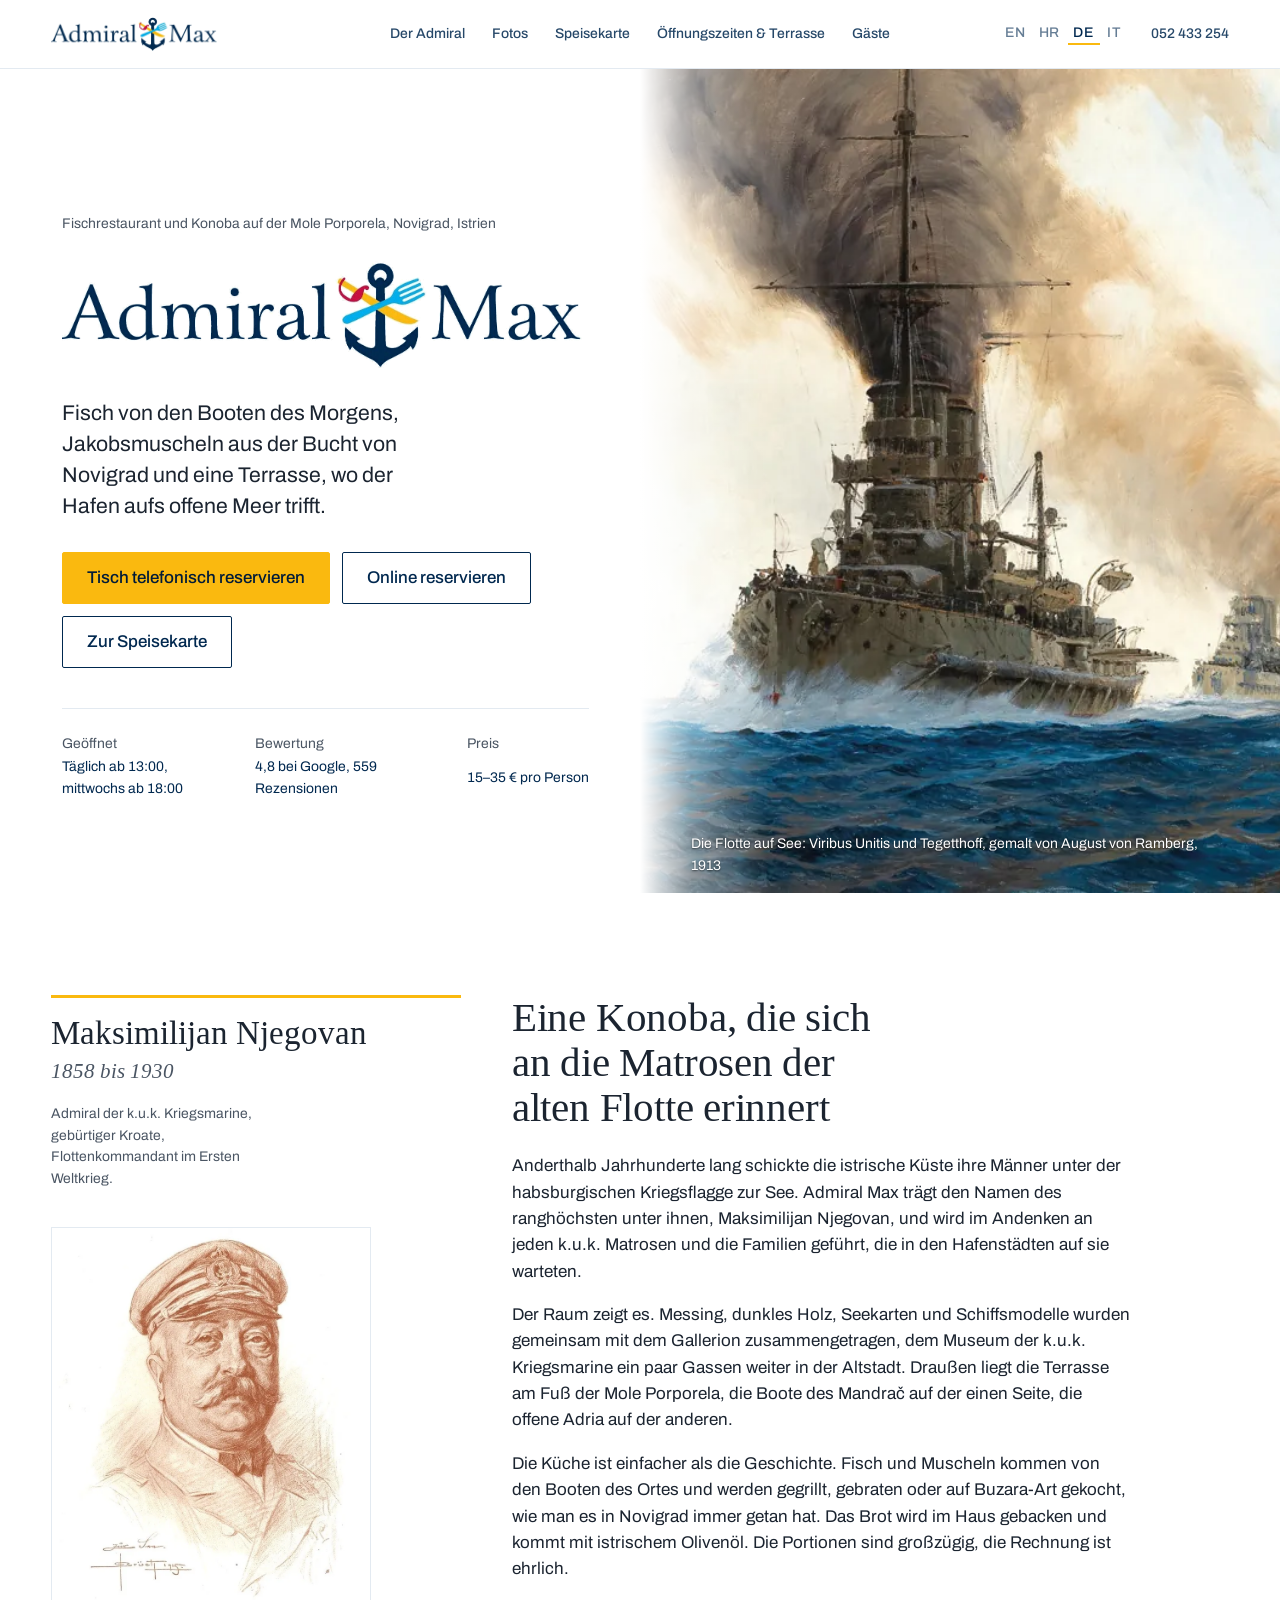
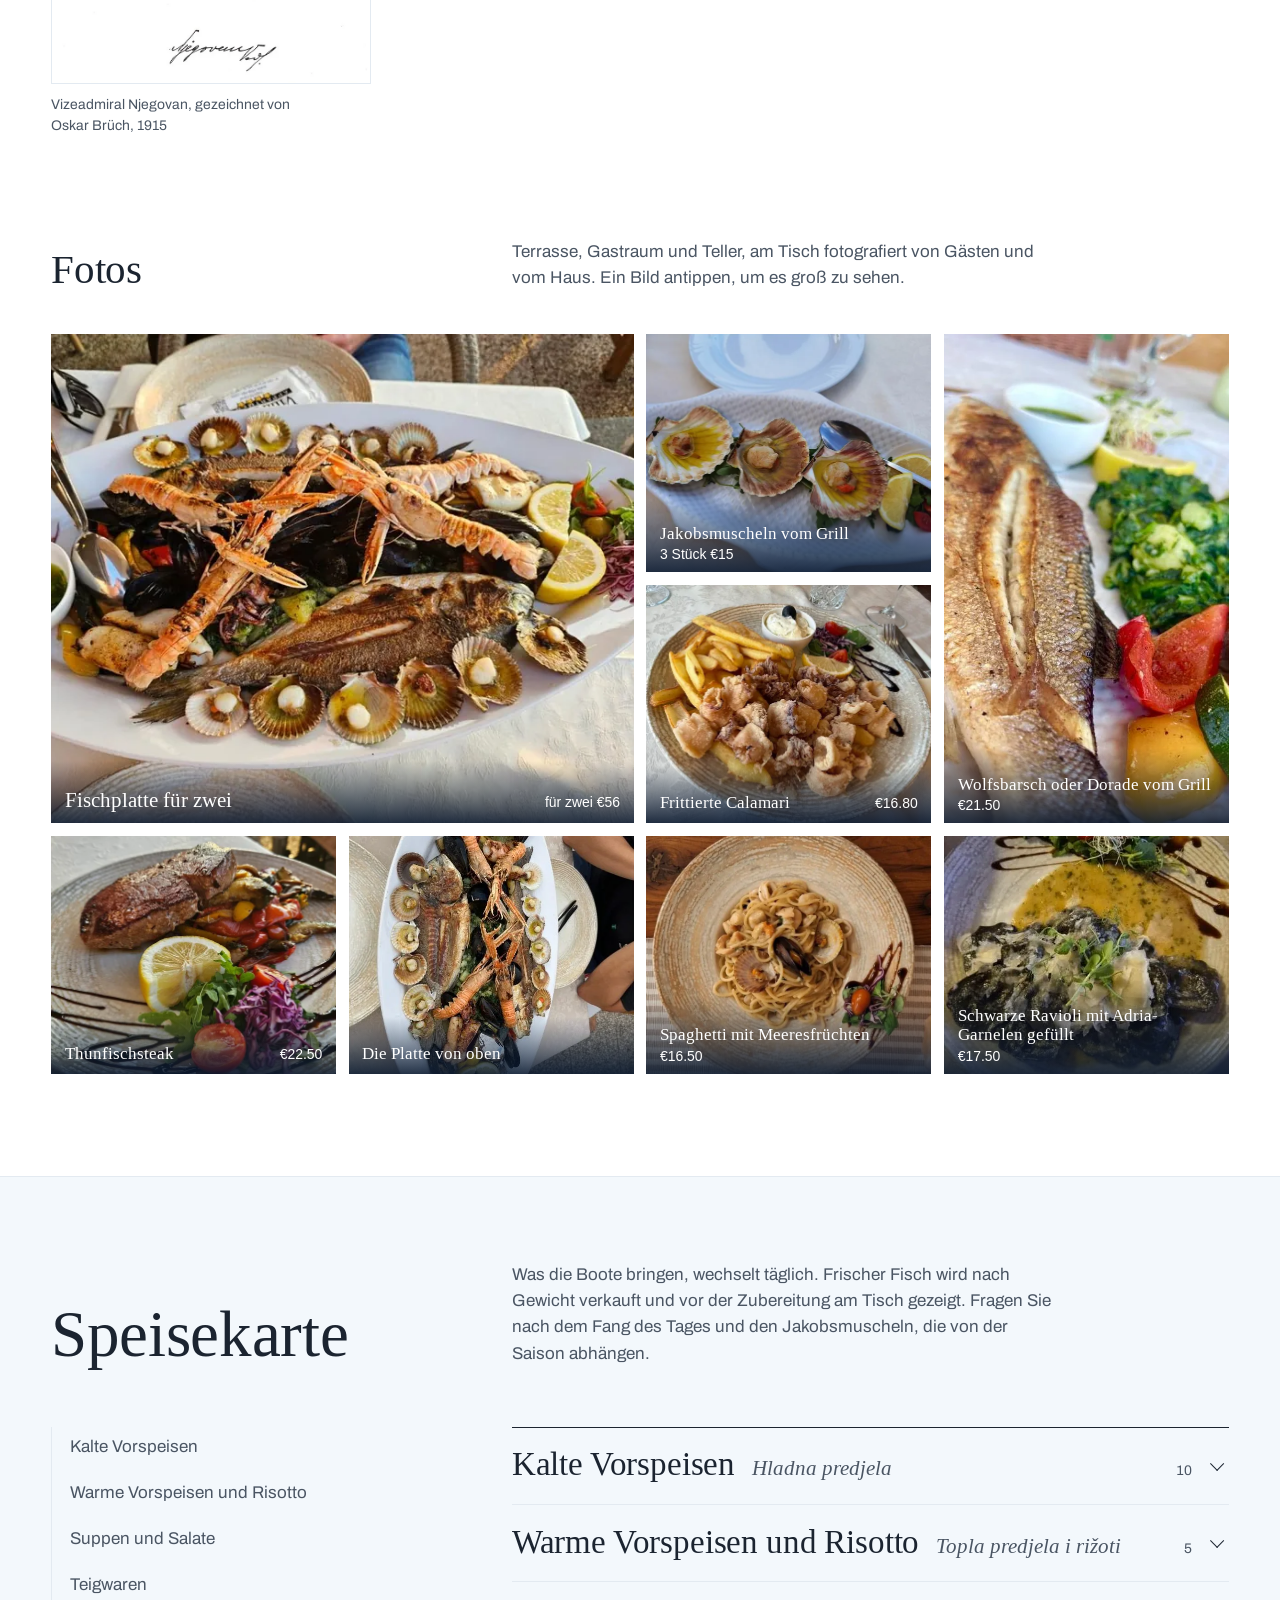
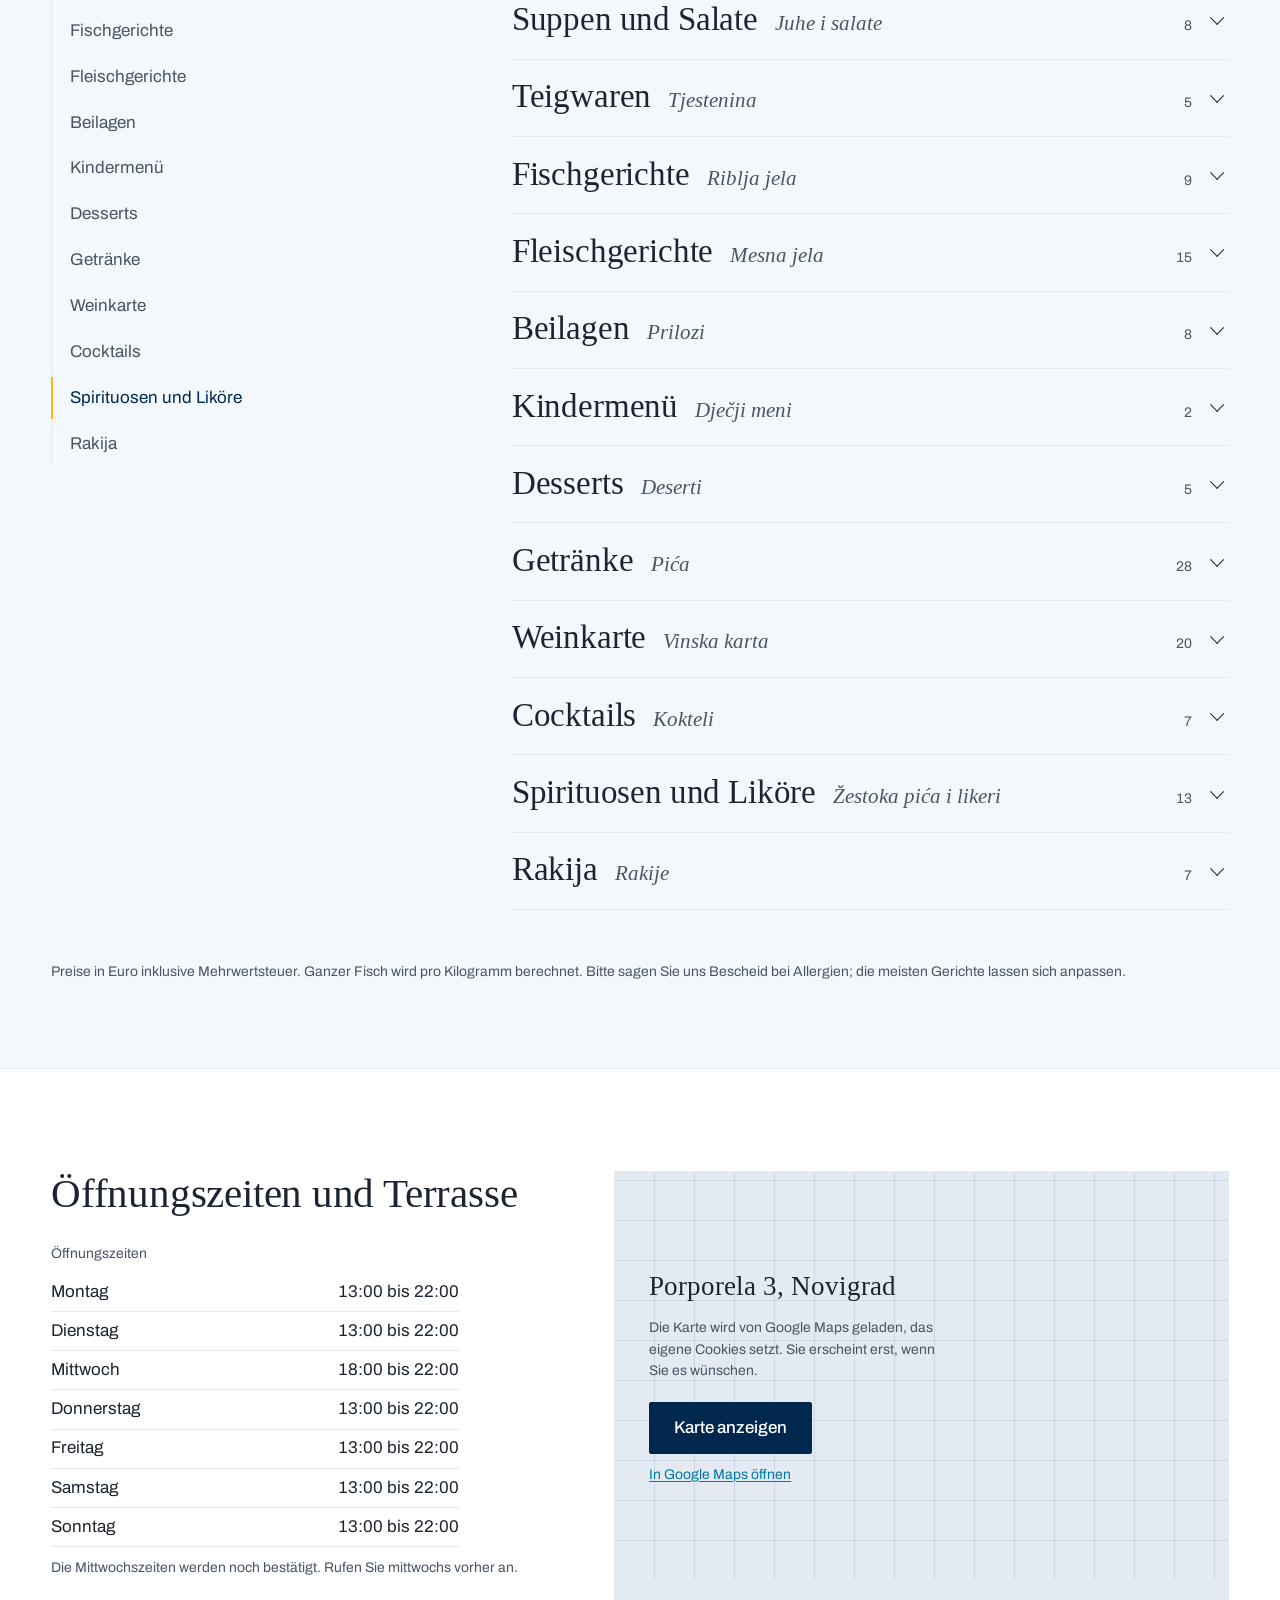
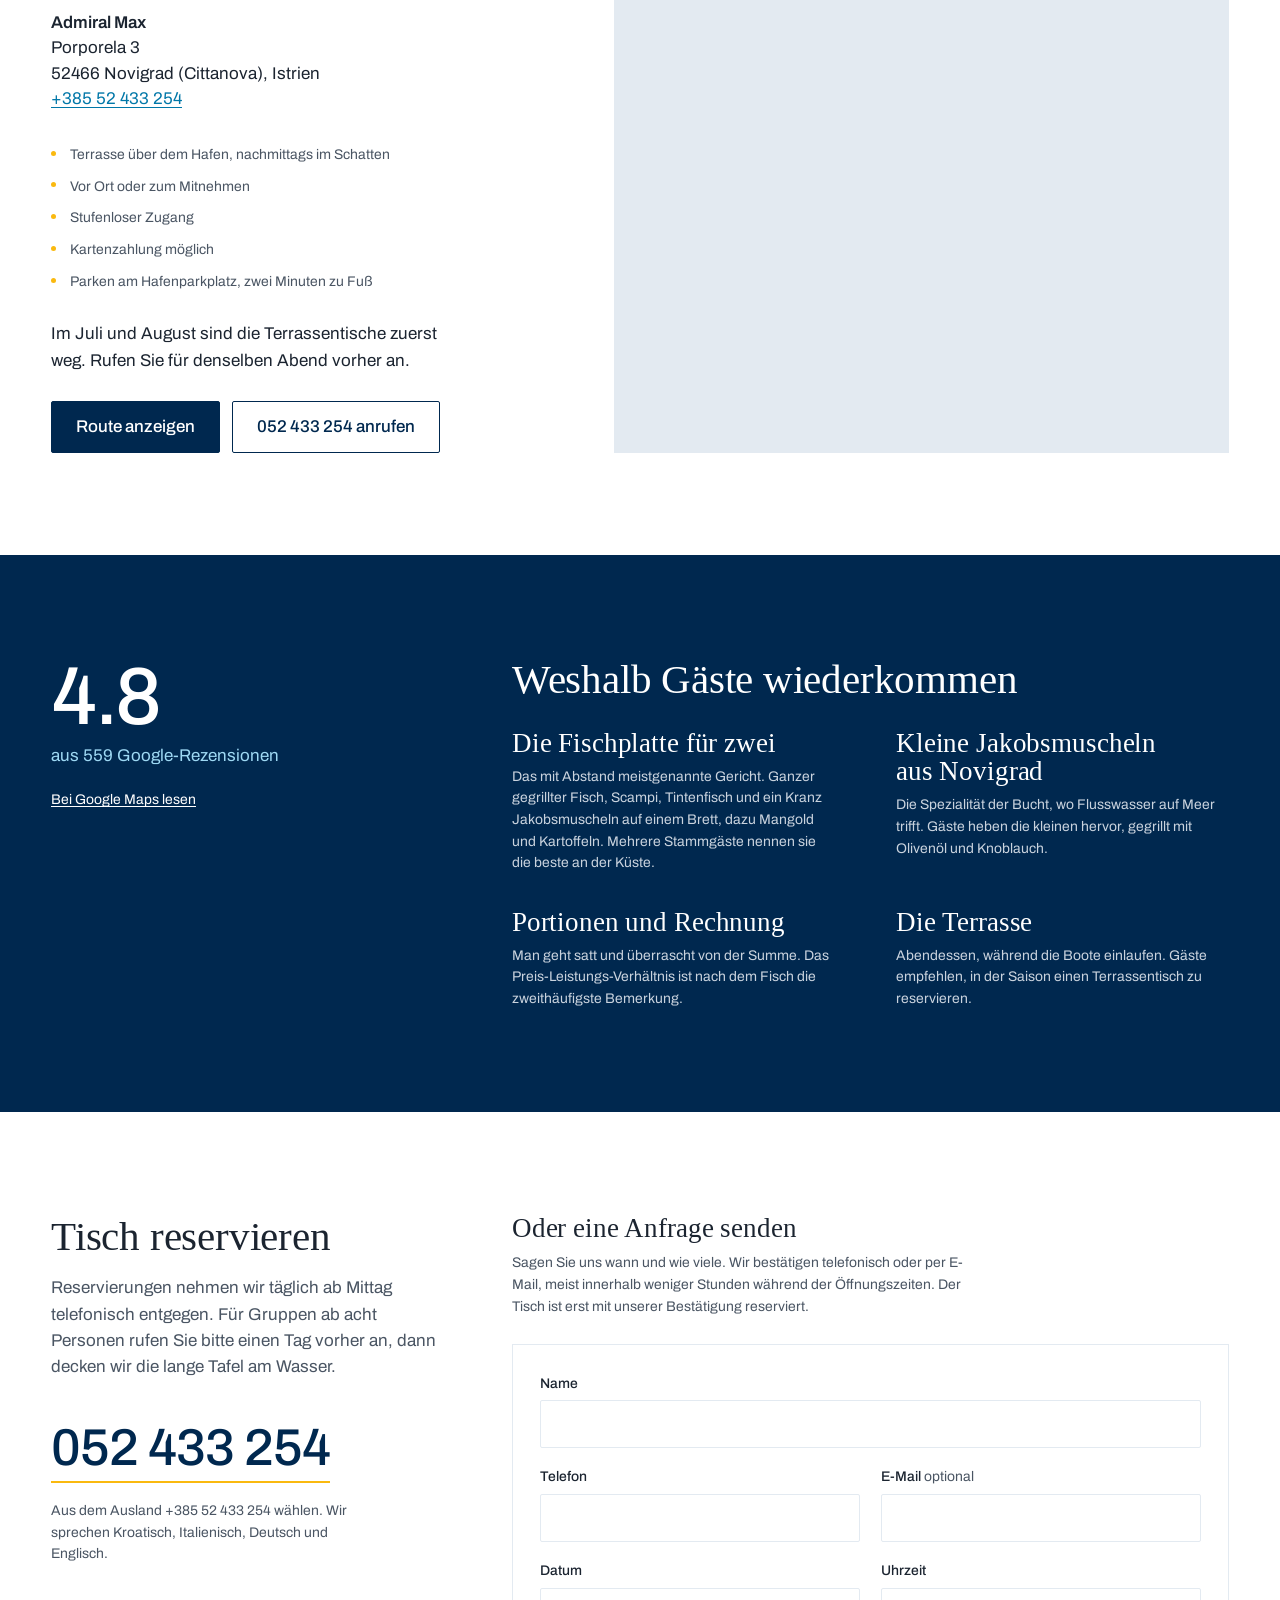
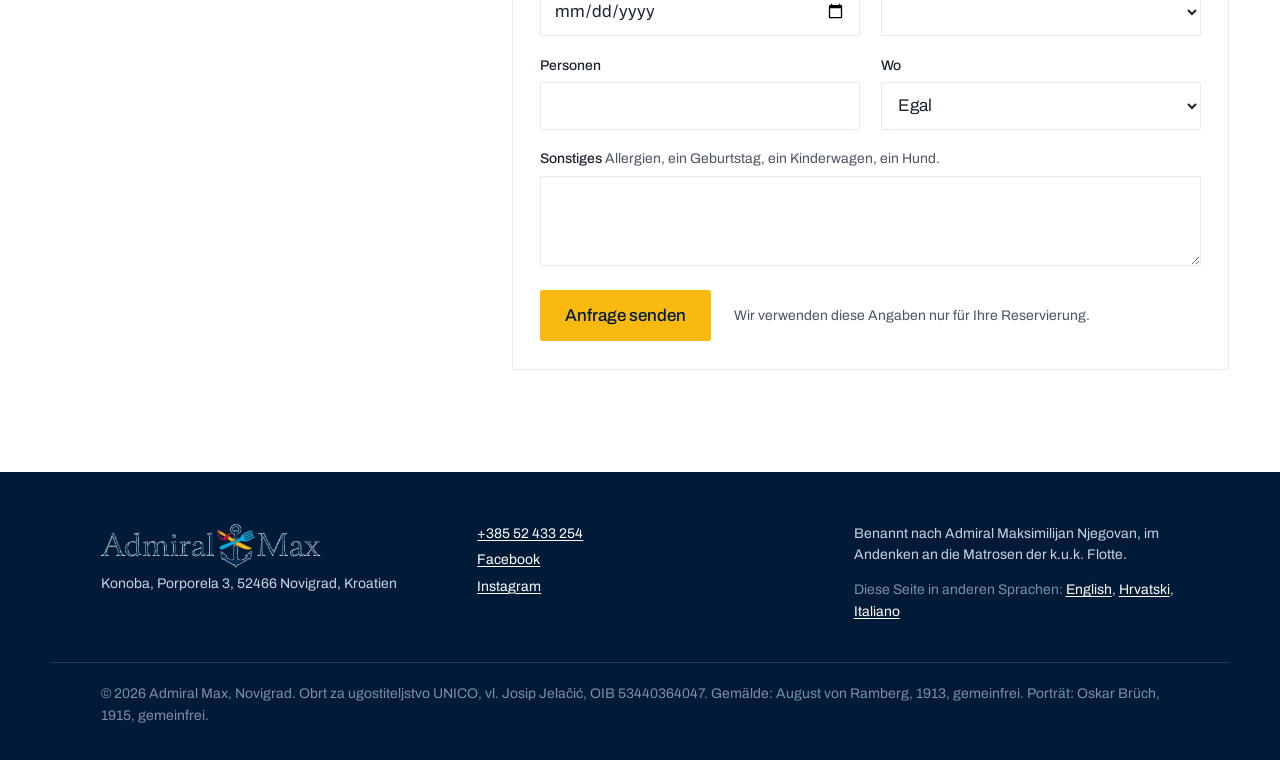
==== commit a9831da8: "Brand from the Facebook page: logo, navy and yellow palette, Times-style type The restaurant's own l" ====
--- a/de/index.html
+++ b/de/index.html
@@ -17,8 +17,9 @@
   <meta property="og:url" content="https://josip-stojanovic.github.io/admiral-max/de/">
   <meta property="og:image" content="https://josip-stojanovic.github.io/admiral-max/assets/photos/fish-platter.jpg">
   <meta property="og:locale" content="de_DE">
-  <link rel="icon" href="../assets/favicon.svg" type="image/svg+xml">
-  <link rel="preload" href="../assets/fonts/playfair-display-normal-500-latin.woff2" as="font" type="font/woff2" crossorigin>
+  <link rel="icon" href="../assets/favicon.png" type="image/png" sizes="256x256">
+  <link rel="apple-touch-icon" href="../assets/apple-touch-icon.png">
+  <link rel="preload" href="../assets/fonts/tinos-normal-400-latin.woff2" as="font" type="font/woff2" crossorigin>
   <link rel="preload" href="../assets/fonts/archivo-normal-400-w875-latin.woff2" as="font" type="font/woff2" crossorigin>
   <link rel="stylesheet" href="../css/fonts.css">
   <link rel="stylesheet" href="../css/style.css">
@@ -32,6 +33,7 @@
     "priceRange": "€15–35",
     "telephone": "+385 52 433 254",
     "image": "https://josip-stojanovic.github.io/admiral-max/assets/photos/fish-platter.jpg",
+    "logo": "https://josip-stojanovic.github.io/admiral-max/assets/logo.png",
     "address": {
       "@type": "PostalAddress",
       "streetAddress": "Porporela 3",
@@ -54,7 +56,7 @@
 <a class="skip" href="#menu">Zur Speisekarte springen</a>
 
 <header class="top">
-  <a class="top-name" href="#top">Admiral Max<span class="top-tag">Fischrestaurant, Novigrad</span></a>
+  <a class="top-name" href="#top"><img src="../assets/logo.png" alt="Admiral Max" width="1367" height="280"></a>
   <nav class="top-nav" aria-label="Sections">
     <a href="#story">Der Admiral</a>
     <a href="#photos">Fotos</a>
@@ -85,14 +87,14 @@
     </figure>
     <div class="hero-copy">
       <p class="hero-place">Fischrestaurant und Konoba auf der Mole Porporela, Novigrad, Istrien</p>
-      <h1 id="hero-title">Admiral<br>Max</h1>
+      <h1 id="hero-title"><img src="../assets/logo.png" alt="Admiral Max" width="1367" height="280" fetchpriority="high"></h1>
 
       <p class="hero-lede">Fisch von den Booten des Morgens, Jakobsmuscheln aus der Bucht von Novigrad und eine Terrasse, wo der Hafen aufs offene Meer trifft.</p>
 
       <div class="hero-actions">
         <a class="btn btn-brass" href="tel:+38552433254">Tisch telefonisch reservieren</a>
-        <a class="btn btn-ghost" href="#reserve">Online reservieren</a>
-        <a class="btn btn-ghost" href="#menu">Zur Speisekarte</a>
+        <a class="btn btn-ghost-dark" href="#reserve">Online reservieren</a>
+        <a class="btn btn-ghost-dark" href="#menu">Zur Speisekarte</a>
       </div>
 
       <dl class="hero-facts">
@@ -1646,12 +1648,13 @@
 <footer class="foot">
   <div class="foot-grid">
     <div>
-      <p class="foot-name">Admiral Max</p>
+      <p class="foot-name"><img src="../assets/logo-light.png" alt="Admiral Max" width="1367" height="280" loading="lazy"></p>
       <p>Konoba, Porporela 3, 52466 Novigrad, Kroatien</p>
     </div>
     <div>
       <p><a href="tel:+38552433254">+385 52 433 254</a></p>
       <p><a href="https://www.facebook.com/admiralmax/" target="_blank" rel="noopener">Facebook</a></p>
+      <p><a href="https://www.instagram.com/admiralmaxnovigrad/" target="_blank" rel="noopener">Instagram</a></p>
     </div>
     <div>
       <p>Benannt nach Admiral Maksimilijan Njegovan, im Andenken an die Matrosen der k.u.k. Flotte.</p>
--- a/css/fonts.css
+++ b/css/fonts.css
@@ -98,75 +98,57 @@
   src: url(../assets/fonts/archivo-normal-400-w875-latin.woff2) format('woff2');
   unicode-range: U+0000-00FF, U+0131, U+0152-0153, U+02BB-02BC, U+02C6, U+02DA, U+02DC, U+0304, U+0308, U+0329, U+2000-206F, U+20AC, U+2122, U+2191, U+2193, U+2212, U+2215, U+FEFF, U+FFFD;
 }
-/* Playfair Display italic 400 latin-ext */
+/* Tinos italic 400 latin-ext */
 @font-face {
-  font-family: 'Playfair Display';
+  font-family: 'Tinos';
   font-style: italic;
   font-weight: 400;
   font-display: swap;
-  src: url(../assets/fonts/playfair-display-italic-400-latin-ext.woff2) format('woff2');
+  src: url(../assets/fonts/tinos-italic-400-latin-ext.woff2) format('woff2');
   unicode-range: U+0100-02BA, U+02BD-02C5, U+02C7-02CC, U+02CE-02D7, U+02DD-02FF, U+0304, U+0308, U+0329, U+1D00-1DBF, U+1E00-1E9F, U+1EF2-1EFF, U+2020, U+20A0-20AB, U+20AD-20C0, U+2113, U+2C60-2C7F, U+A720-A7FF;
 }
-/* Playfair Display italic 400 latin */
+/* Tinos italic 400 latin */
 @font-face {
-  font-family: 'Playfair Display';
+  font-family: 'Tinos';
   font-style: italic;
   font-weight: 400;
   font-display: swap;
-  src: url(../assets/fonts/playfair-display-italic-400-latin.woff2) format('woff2');
+  src: url(../assets/fonts/tinos-italic-400-latin.woff2) format('woff2');
   unicode-range: U+0000-00FF, U+0131, U+0152-0153, U+02BB-02BC, U+02C6, U+02DA, U+02DC, U+0304, U+0308, U+0329, U+2000-206F, U+20AC, U+2122, U+2191, U+2193, U+2212, U+2215, U+FEFF, U+FFFD;
 }
-/* Playfair Display normal 500 latin-ext */
+/* Tinos normal 400 latin-ext */
 @font-face {
-  font-family: 'Playfair Display';
+  font-family: 'Tinos';
   font-style: normal;
-  font-weight: 500;
+  font-weight: 400;
   font-display: swap;
-  src: url(../assets/fonts/playfair-display-normal-500-latin-ext.woff2) format('woff2');
+  src: url(../assets/fonts/tinos-normal-400-latin-ext.woff2) format('woff2');
   unicode-range: U+0100-02BA, U+02BD-02C5, U+02C7-02CC, U+02CE-02D7, U+02DD-02FF, U+0304, U+0308, U+0329, U+1D00-1DBF, U+1E00-1E9F, U+1EF2-1EFF, U+2020, U+20A0-20AB, U+20AD-20C0, U+2113, U+2C60-2C7F, U+A720-A7FF;
 }
-/* Playfair Display normal 500 latin */
+/* Tinos normal 400 latin */
 @font-face {
-  font-family: 'Playfair Display';
+  font-family: 'Tinos';
   font-style: normal;
-  font-weight: 500;
+  font-weight: 400;
   font-display: swap;
-  src: url(../assets/fonts/playfair-display-normal-500-latin.woff2) format('woff2');
+  src: url(../assets/fonts/tinos-normal-400-latin.woff2) format('woff2');
   unicode-range: U+0000-00FF, U+0131, U+0152-0153, U+02BB-02BC, U+02C6, U+02DA, U+02DC, U+0304, U+0308, U+0329, U+2000-206F, U+20AC, U+2122, U+2191, U+2193, U+2212, U+2215, U+FEFF, U+FFFD;
 }
-/* Playfair Display normal 600 latin-ext */
+/* Tinos normal 700 latin-ext */
 @font-face {
-  font-family: 'Playfair Display';
-  font-style: normal;
-  font-weight: 600;
-  font-display: swap;
-  src: url(../assets/fonts/playfair-display-normal-500-latin-ext.woff2) format('woff2');
-  unicode-range: U+0100-02BA, U+02BD-02C5, U+02C7-02CC, U+02CE-02D7, U+02DD-02FF, U+0304, U+0308, U+0329, U+1D00-1DBF, U+1E00-1E9F, U+1EF2-1EFF, U+2020, U+20A0-20AB, U+20AD-20C0, U+2113, U+2C60-2C7F, U+A720-A7FF;
-}
-/* Playfair Display normal 600 latin */
-@font-face {
-  font-family: 'Playfair Display';
-  font-style: normal;
-  font-weight: 600;
-  font-display: swap;
-  src: url(../assets/fonts/playfair-display-normal-500-latin.woff2) format('woff2');
-  unicode-range: U+0000-00FF, U+0131, U+0152-0153, U+02BB-02BC, U+02C6, U+02DA, U+02DC, U+0304, U+0308, U+0329, U+2000-206F, U+20AC, U+2122, U+2191, U+2193, U+2212, U+2215, U+FEFF, U+FFFD;
-}
-/* Playfair Display normal 700 latin-ext */
-@font-face {
-  font-family: 'Playfair Display';
+  font-family: 'Tinos';
   font-style: normal;
   font-weight: 700;
   font-display: swap;
-  src: url(../assets/fonts/playfair-display-normal-500-latin-ext.woff2) format('woff2');
+  src: url(../assets/fonts/tinos-normal-700-latin-ext.woff2) format('woff2');
   unicode-range: U+0100-02BA, U+02BD-02C5, U+02C7-02CC, U+02CE-02D7, U+02DD-02FF, U+0304, U+0308, U+0329, U+1D00-1DBF, U+1E00-1E9F, U+1EF2-1EFF, U+2020, U+20A0-20AB, U+20AD-20C0, U+2113, U+2C60-2C7F, U+A720-A7FF;
 }
-/* Playfair Display normal 700 latin */
+/* Tinos normal 700 latin */
 @font-face {
-  font-family: 'Playfair Display';
+  font-family: 'Tinos';
   font-style: normal;
   font-weight: 700;
   font-display: swap;
-  src: url(../assets/fonts/playfair-display-normal-500-latin.woff2) format('woff2');
+  src: url(../assets/fonts/tinos-normal-700-latin.woff2) format('woff2');
   unicode-range: U+0000-00FF, U+0131, U+0152-0153, U+02BB-02BC, U+02C6, U+02DA, U+02DC, U+0304, U+0308, U+0329, U+2000-206F, U+20AC, U+2122, U+2191, U+2193, U+2212, U+2215, U+FEFF, U+FFFD;
 }
--- a/css/style.css
+++ b/css/style.css
@@ -4,20 +4,22 @@
    ========================================================= */
 :root {
   /* colour */
-  --navy: #10233F;        /* ensign ink, hero and footer ground */
-  --navy-deep: #0B1A30;   /* chart sea */
-  --sea: #2B5F8C;         /* Adriatic mid blue, links, contours */
-  --sea-pale: #8FB3D1;    /* chart lines on navy */
-  --stone: #F4F2EC;       /* Istrian limestone, page ground */
-  --stone-2: #E8E4DA;     /* rules and quiet fills */
-  --brass: #B98B3B;       /* fittings, primary action */
-  --brass-deep: #8F6A2A;
-  --ensign: #B22B33;      /* naval red, used once */
-  --ink: #1B1F26;
-  --ink-2: #4A5058;
+  /* taken from the Admiral Max logo: navy wordmark, anchor with yellow knife, sky-blue fork, red cap */
+  --navy: #00284F;        /* logo navy, headings, guests block, footer */
+  --navy-deep: #001B38;
+  --sea: #0077A8;         /* links: the logo's sky blue, darkened to read on white */
+  --sky: #02AFEA;         /* logo sky blue, decorative only */
+  --sea-pale: #9ED9F4;    /* labels on navy */
+  --stone: #FFFFFF;       /* page ground, white like the logo */
+  --stone-2: #E3EAF1;     /* rules and quiet fills */
+  --brass: #FAB90F;       /* logo yellow, primary action */
+  --brass-deep: #D99C00;
+  --ensign: #CC0E43;      /* logo red, errors only */
+  --ink: #1B2430;
+  --ink-2: #4A5563;
 
   /* type */
-  --serif: "Playfair Display", "Georgia", "Times New Roman", serif;
+  --serif: "Tinos", "Times New Roman", Times, serif;   /* the wordmark is set in Times */
   --sans: "Archivo", "Helvetica Neue", Arial, sans-serif;
 
   /* scale, ratio 1.25 on 17px */
@@ -60,7 +62,7 @@
 
 h1, h2, h3 {
   font-family: var(--serif);
-  font-weight: 600;
+  font-weight: 400;
   line-height: 1.08;
   letter-spacing: -0.005em;
   margin: 0;
@@ -100,7 +102,7 @@
   transition: background-color .2s var(--ease), color .2s var(--ease), border-color .2s var(--ease);
 }
 .btn-brass { background: var(--brass); color: var(--navy-deep); border-color: var(--brass); }
-.btn-brass:hover { background: #CBA054; border-color: #CBA054; color: var(--navy-deep); }
+.btn-brass:hover { background: #FFC93A; border-color: #FFC93A; color: var(--navy-deep); }
 .btn-ghost { color: var(--stone); border-color: rgba(244, 242, 236, .45); }
 .btn-ghost:hover { border-color: var(--stone); color: #fff; }
 .btn-navy { background: var(--navy); color: var(--stone); border-color: var(--navy); }
@@ -120,17 +122,17 @@
   align-items: center;
   gap: 1rem;
   padding: 1rem var(--gutter);
-  color: var(--stone);
-  background: transparent;
-  transition: background-color .3s var(--ease), padding .3s var(--ease), color .3s var(--ease), box-shadow .3s var(--ease);
+  color: var(--navy);
+  background: rgba(255, 255, 255, .96);
+  box-shadow: 0 1px 0 var(--stone-2);
+  backdrop-filter: blur(8px);
+  transition: padding .3s var(--ease);
 }
 .top.is-scrolled {
   padding: .6rem var(--gutter);
-  background: rgba(244, 242, 236, .94);
-  color: var(--navy);
-  box-shadow: 0 1px 0 var(--stone-2);
-  backdrop-filter: blur(8px);
-}
+}
+.top-name img { display: block; height: 34px; width: auto; }
+.top.is-scrolled .top-name img { height: 28px; }
 .top-name {
   font-family: var(--serif);
   font-weight: 600;
@@ -157,7 +159,7 @@
   text-decoration: none;
   opacity: .85;
 }
-.top-nav a:hover, .top-call:hover { opacity: 1; text-decoration: underline; }
+.top-nav a:hover, .top-call:hover { color: inherit; opacity: 1; text-decoration: underline; }
 .top-call { font-variant-numeric: tabular-nums; white-space: nowrap; display: inline-flex; align-items: center; }
 .top-call svg { display: none; }
 .top-right { justify-self: end; display: flex; align-items: center; gap: 1.4rem; }
@@ -183,10 +185,9 @@
    ========================================================= */
 .hero {
   position: relative;
-  min-height: 100svh;
-  margin-top: -4.4rem; /* pull under the sticky header */
-  background: var(--navy);
-  color: var(--stone);
+  min-height: calc(100svh - 4.4rem);
+  background: var(--stone);
+  color: var(--navy);
   display: grid;
   grid-template-columns: minmax(0, 1fr) minmax(0, 1fr);
   align-items: center;
@@ -195,7 +196,7 @@
   order: 2;
   position: relative;
   align-self: stretch;
-  margin: 4.4rem 0 0; /* below the header line */
+  margin: 0;
   min-height: calc(100svh - 4.4rem);
 }
 .hero-art img {
@@ -212,7 +213,7 @@
   position: absolute;
   inset: 0;
   pointer-events: none;
-  background: linear-gradient(90deg, var(--navy) 0%, rgba(16, 35, 63, .4) 8%, rgba(16, 35, 63, 0) 20%);
+  background: linear-gradient(90deg, #fff 0%, rgba(255, 255, 255, .45) 8%, rgba(255, 255, 255, 0) 20%);
 }
 .hero-art figcaption {
   position: absolute;
@@ -235,23 +236,18 @@
 
 .hero-place {
   font-size: var(--t-1);
-  color: var(--sea-pale);
+  color: var(--ink-2);
   margin-bottom: 1.6rem;
 }
 
-.hero h1 {
-  font-size: clamp(var(--t6), 7vw, 5.8rem);
-  font-weight: 700;
-  line-height: 1;
-  letter-spacing: -0.015em;
-  margin-bottom: 1.8rem;
-}
+.hero h1 { margin-bottom: 1.8rem; }
+.hero h1 img { display: block; width: min(100%, 520px); height: auto; }
 
 .hero-lede {
   font-size: var(--t1);
   line-height: 1.45;
   max-width: 30ch;
-  color: #DCE3EA;
+  color: var(--ink);
   margin: 1.8rem 0 1.8rem;
 }
 
@@ -263,12 +259,12 @@
   gap: 1.5rem 2.4rem;
   margin: 0;
   padding-top: 1.4rem;
-  border-top: 1px solid rgba(143, 179, 209, .3);
+  border-top: 1px solid var(--stone-2);
   font-size: var(--t-1);
 }
 .hero-facts div { display: grid; gap: .1rem; }
-.hero-facts dt { color: var(--sea-pale); }
-.hero-facts dd { margin: 0; color: var(--stone); font-variant-numeric: lining-nums tabular-nums; }
+.hero-facts dt { color: var(--ink-2); }
+.hero-facts dd { margin: 0; color: var(--navy); font-variant-numeric: lining-nums tabular-nums; }
 
 
 /* =========================================================
@@ -358,7 +354,7 @@
 .menu {
   padding-top: 5rem;
   padding-bottom: 5rem;
-  background: #fff;
+  background: #F3F8FC;
   border-top: 1px solid var(--stone-2);
   border-bottom: 1px solid var(--stone-2);
 }
@@ -496,7 +492,7 @@
 }
 .dish-group { margin: 1.5rem 0 .5rem; padding-bottom: .3rem; border-bottom: 1px solid var(--stone-2); }
 .dish-group:first-child { margin-top: .4rem; }
-.dish-group h4 { font: 500 var(--t0)/1.2 var(--serif); margin: 0; color: var(--navy); }
+.dish-group h4 { font: 700 var(--t0)/1.2 var(--serif); margin: 0; color: var(--navy); }
 .dish-desc {
   font-size: var(--t-1);
   color: var(--ink-2);
@@ -864,7 +860,8 @@
   border-bottom: 1px solid rgba(143, 179, 209, .2);
 }
 .foot-grid p { margin-bottom: .3rem; }
-.foot-name { font-family: var(--serif); font-size: var(--t1); color: var(--stone); }
+.foot-name { margin-bottom: .8rem; }
+.foot-name img { display: block; width: 220px; height: auto; }
 .foot-langs { margin-top: .8rem; }
 .foot-langs span { color: #7E8EA0; }
 .foot-legal { padding-top: 1.2rem; color: #7E8EA0; }
@@ -877,12 +874,11 @@
   .top-nav { gap: .9rem; }
   .top-nav a { white-space: nowrap; }
   .top-tag { display: none; }
-  .top { background: var(--navy); }
-  .hero { min-height: 0; display: block; margin-top: 0; }
+  .hero { min-height: 0; display: block; }
   .hero-art { margin: 0; min-height: 0; }
   .hero-art img { position: static; width: 100%; height: auto; aspect-ratio: 16 / 10; object-position: 42% 50%; }
   .hero-art::after { display: none; }
-  .hero-art figcaption { position: static; padding: .6rem var(--gutter) 0; color: var(--sea-pale); text-shadow: none; }
+  .hero-art figcaption { position: static; padding: .6rem var(--gutter) 0; color: var(--ink-2); text-shadow: none; }
   .hero-copy { padding-top: 1.6rem; padding-bottom: 3rem; margin-top: 0; max-width: none; }
   .story-art { max-width: 520px; }
   .story-grid, .section-head, .menu-layout, .visit-grid, .guests-grid, .reserve-grid { grid-template-columns: 1fr; }
@@ -919,7 +915,8 @@
   .lang { gap: 0; }
   .lang a { padding: .3rem .25rem; font-size: .74rem; }
   .hero-art img { aspect-ratio: 4 / 3; object-position: 38% 50%; }
-  .hero h1 { font-size: clamp(3rem, 15vw, 4.4rem); }
+  .top-name img { height: 26px; }
+  .hero h1 img { width: min(100%, 360px); }
   .hero-facts { grid-template-columns: 1fr; gap: .9rem; }
   .hero-actions { flex-direction: column; }
   .hero-actions .btn { text-align: center; }
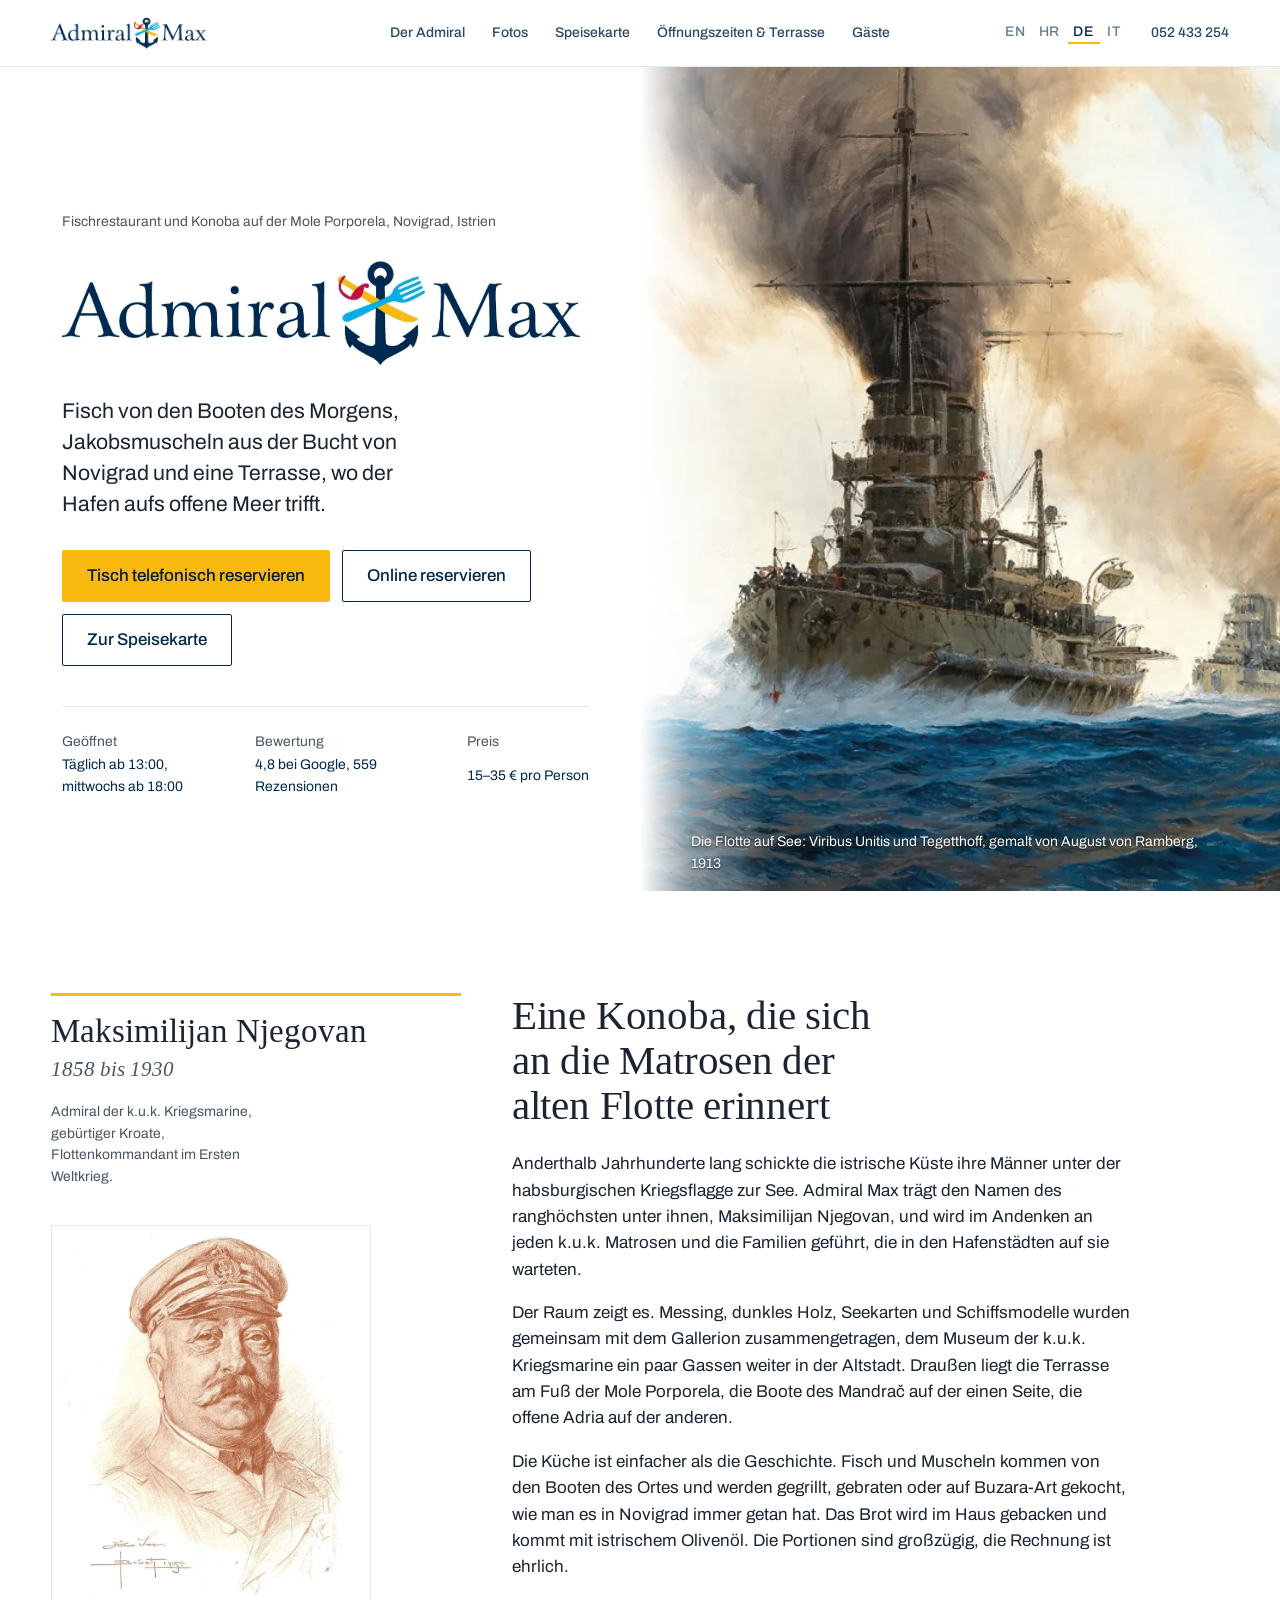
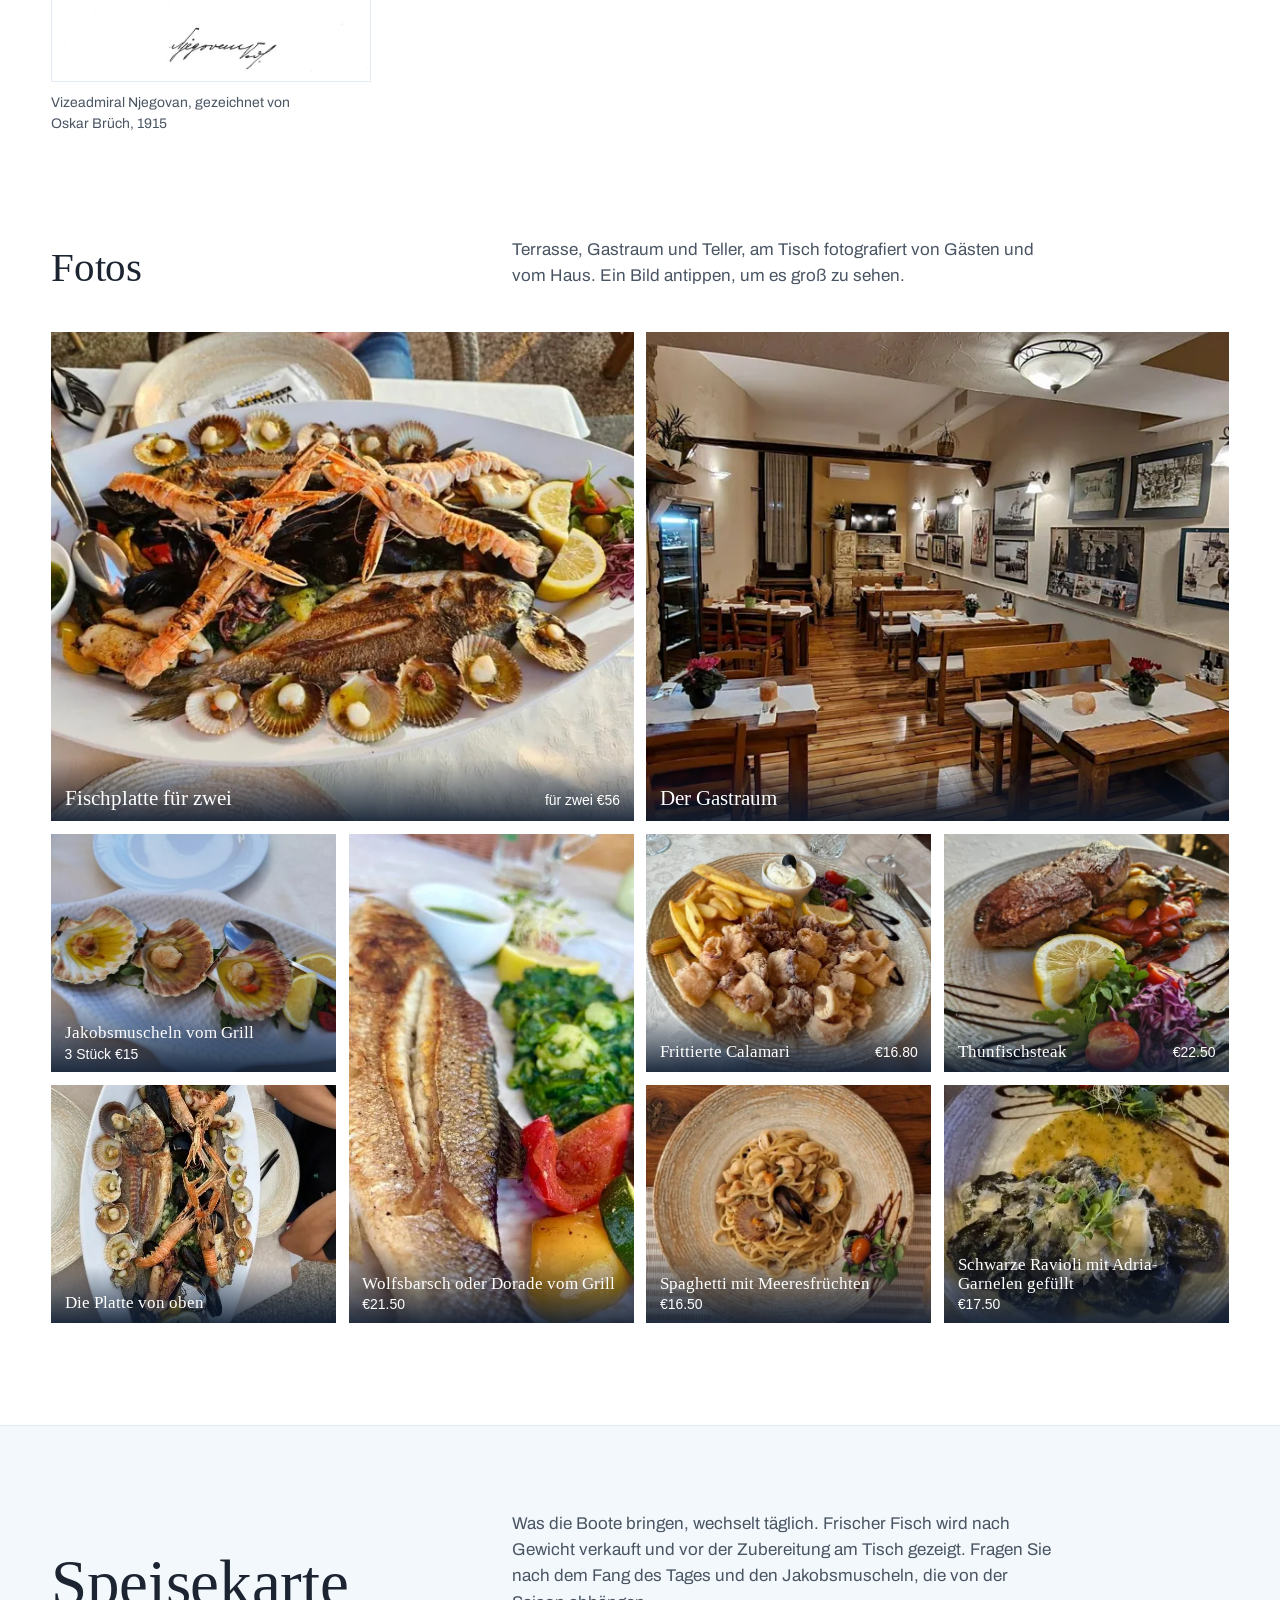
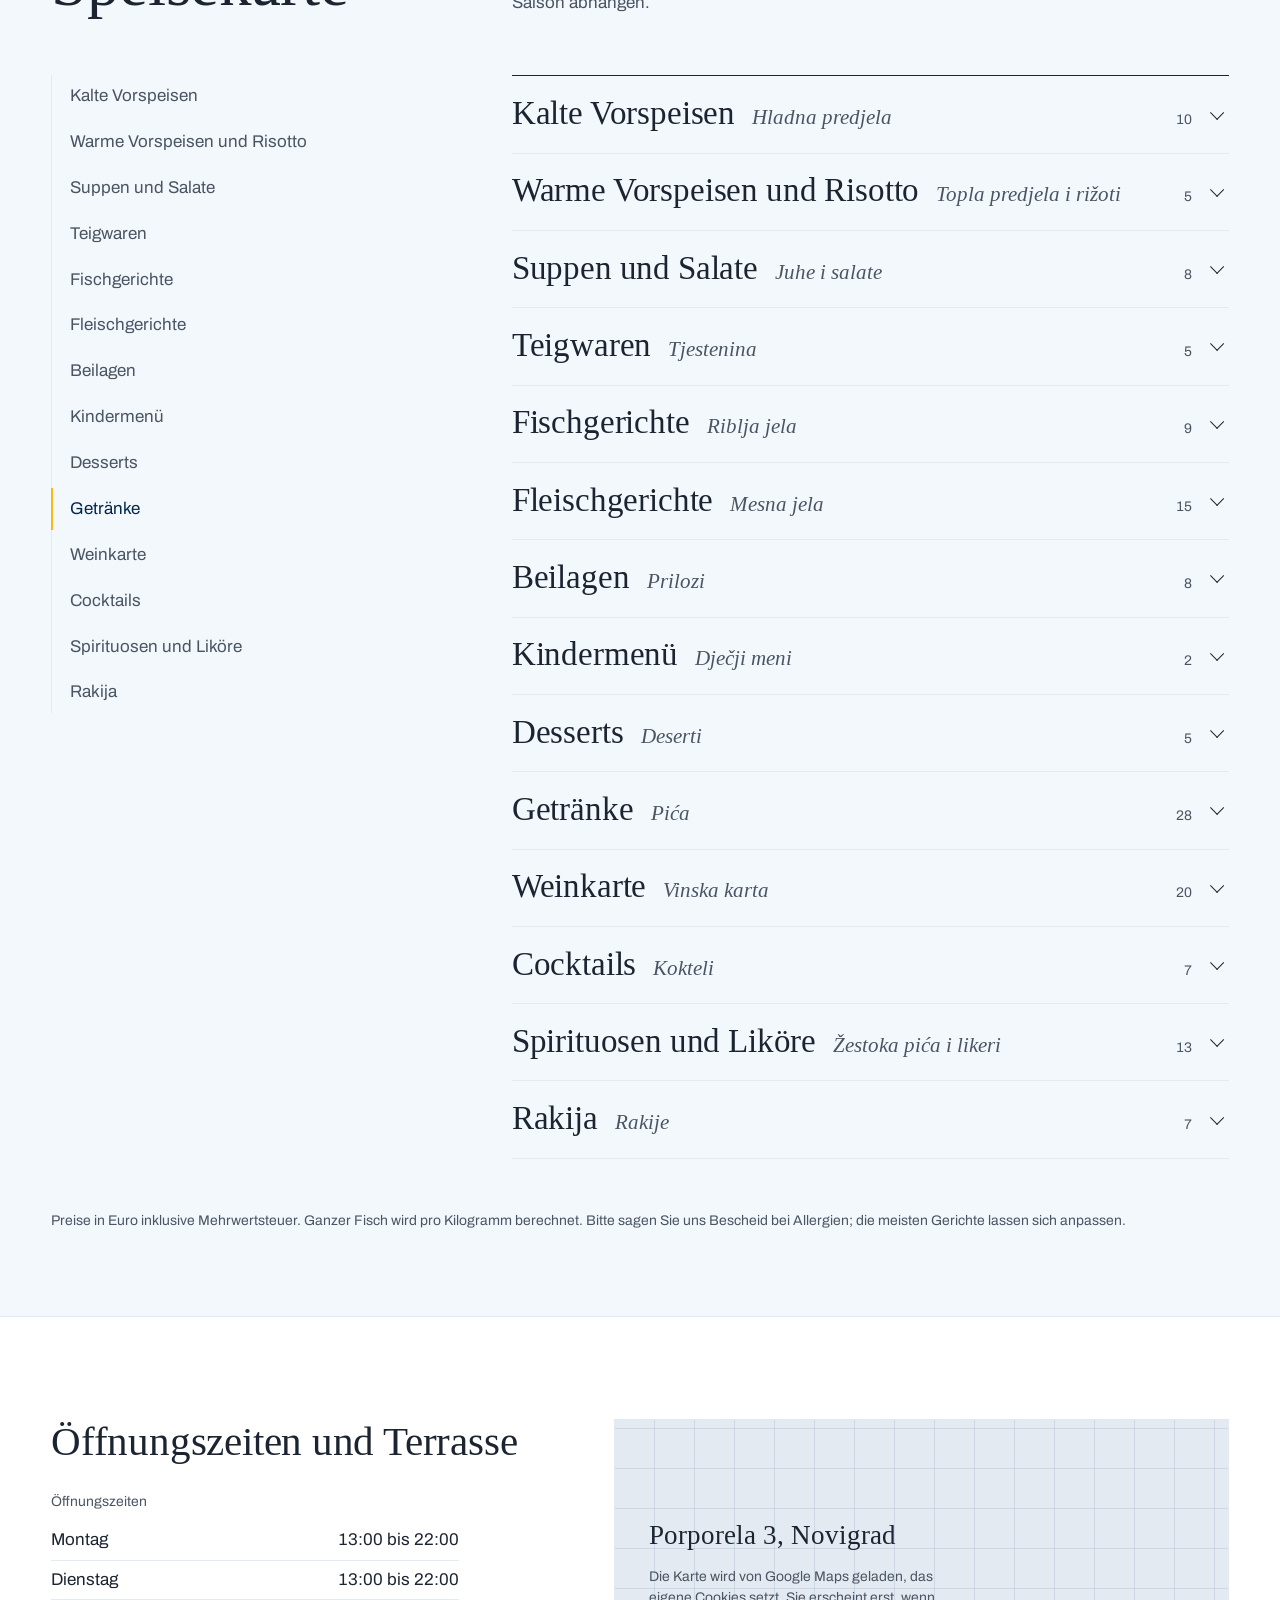
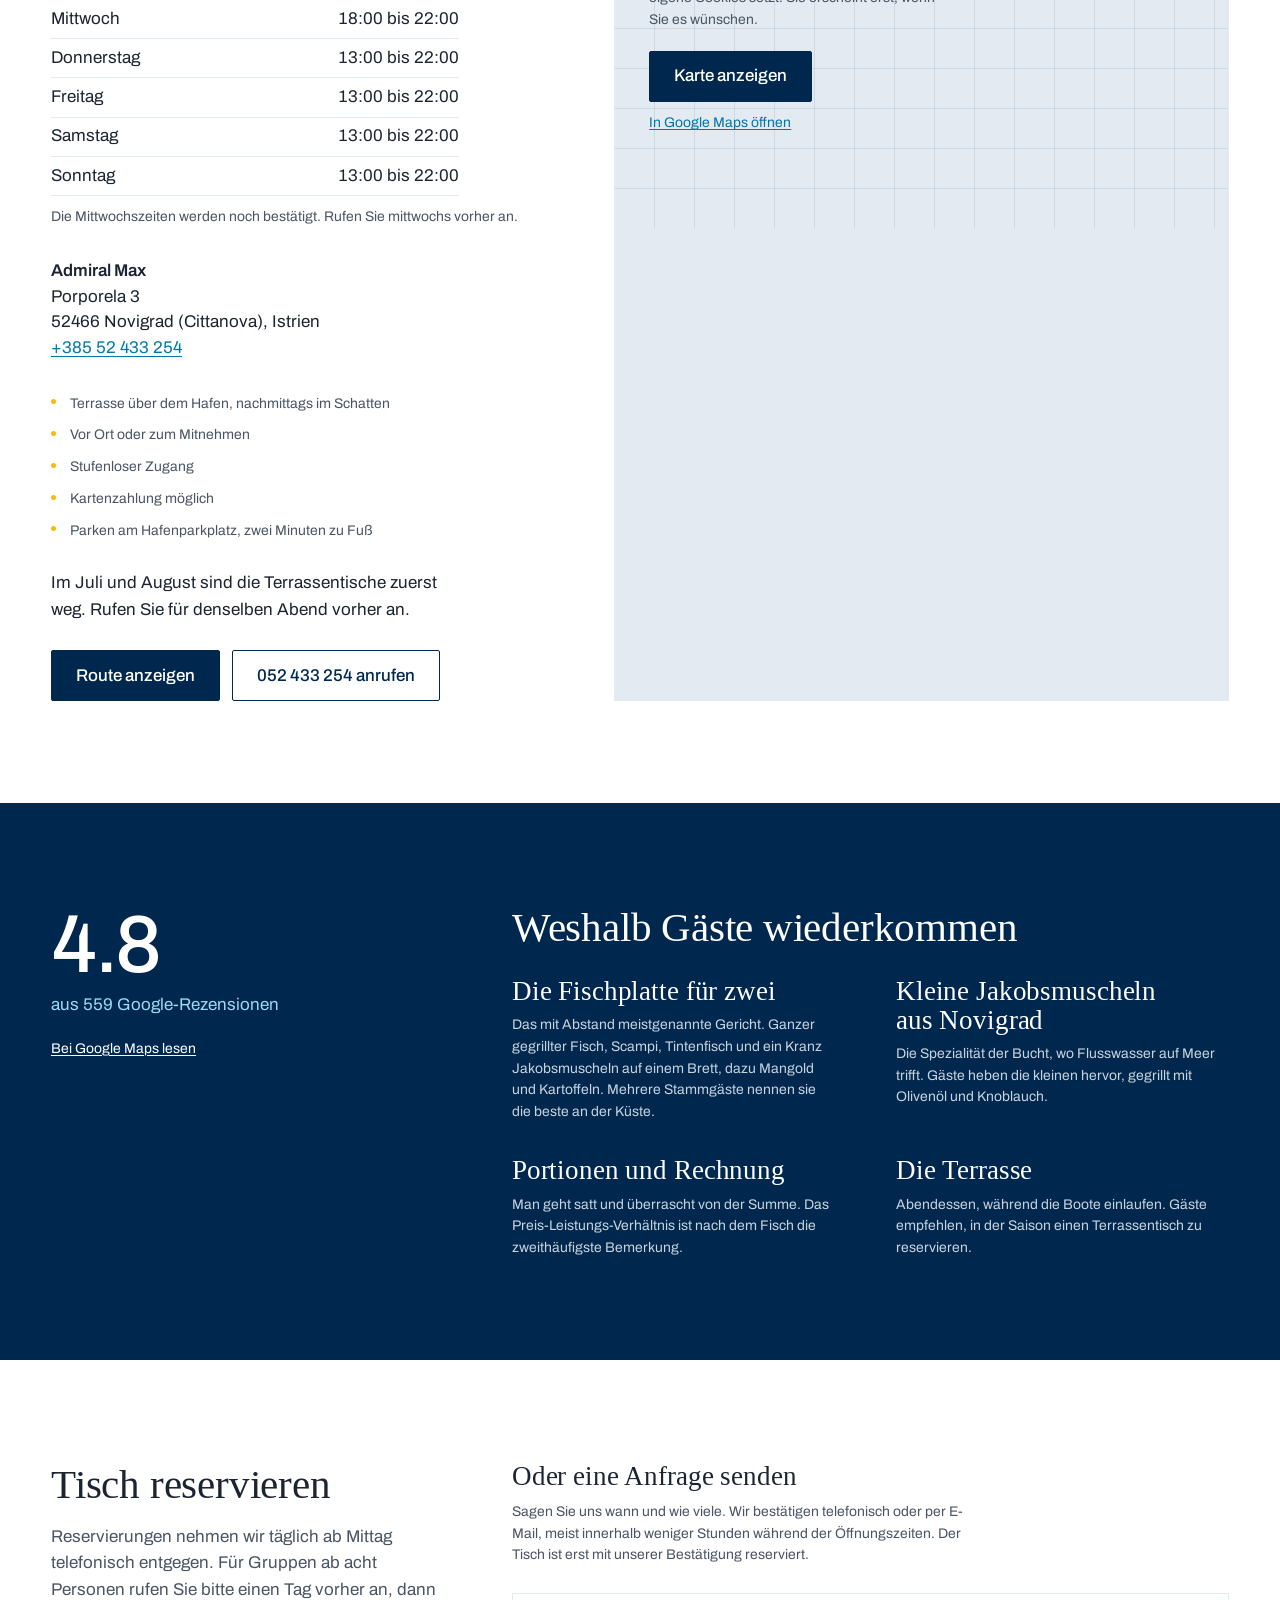
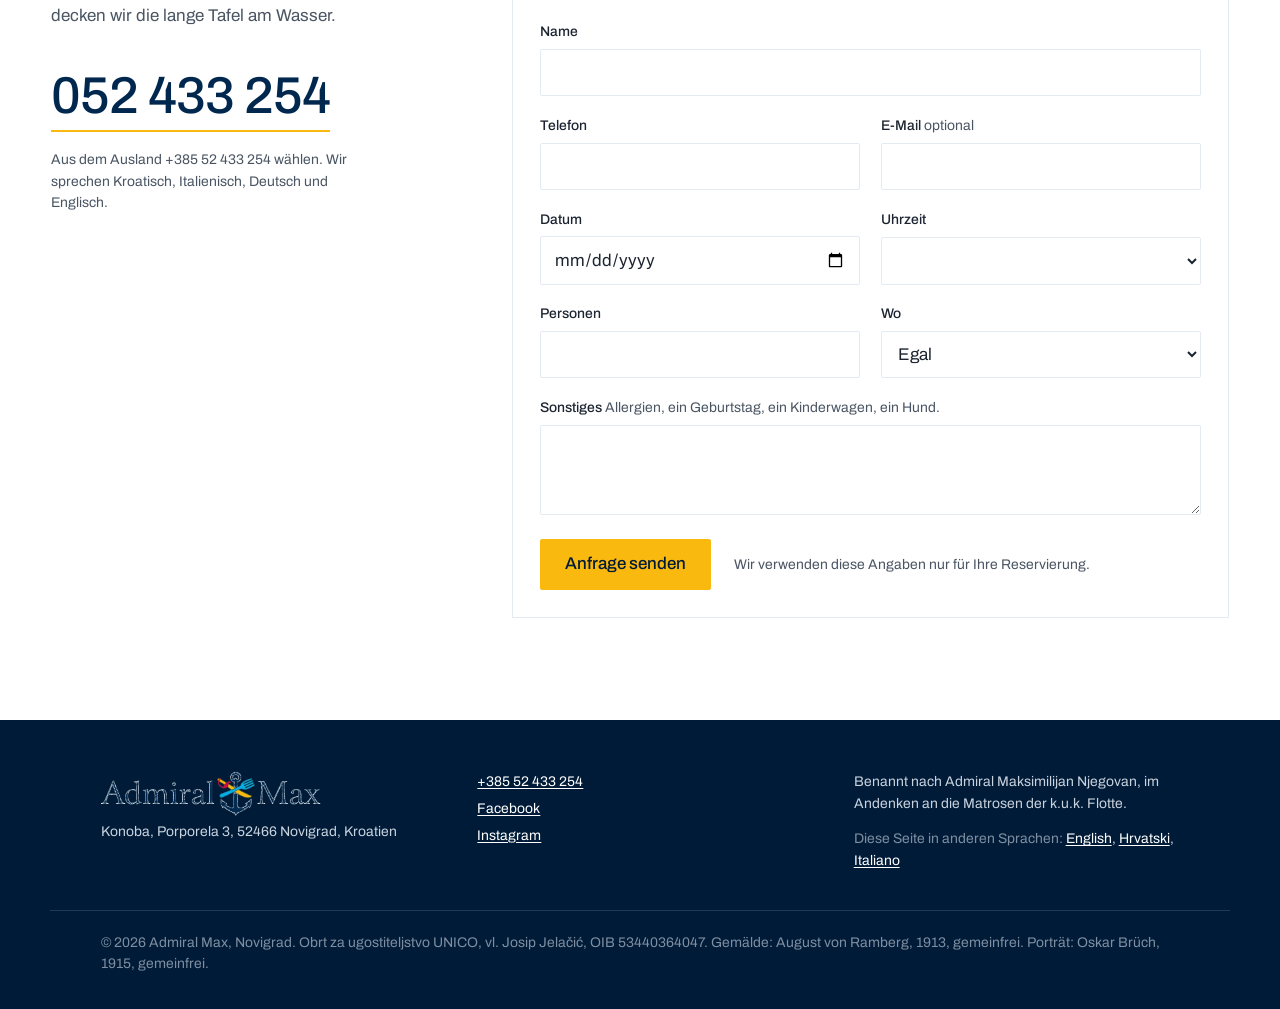
==== commit df46c2b8: "Gallery: the restaurant's own photo of the room, from its Facebook page Co-Authored-By: Claude Fable" ====
--- a/de/index.html
+++ b/de/index.html
@@ -143,44 +143,50 @@
           <span class="plate-cap"><span class="cap">Fischplatte für zwei</span><span class="price">für zwei €56</span></span>
         </button>
       </li>
+      <li class="plate plate-wide">
+        <button type="button" class="thumb" data-index="1" data-full="../assets/photos/room.jpg">
+          <img src="../assets/photos/room.jpg" srcset="../assets/photos/room-640.webp 640w, ../assets/photos/room.webp 1120w" sizes="(max-width: 640px) 100vw, (max-width: 980px) 66vw, 600px" alt="Steinwand, Holztische und Bänke, an den Wänden alte Fotografien der k. u. k. Flotte" width="1120" height="1126" loading="lazy">
+          <span class="plate-cap"><span class="cap">Der Gastraum</span></span>
+        </button>
+      </li>
       <li class="plate">
-        <button type="button" class="thumb" data-index="1" data-full="../assets/photos/scallops.jpg">
+        <button type="button" class="thumb" data-index="2" data-full="../assets/photos/scallops.jpg">
           <img src="../assets/photos/scallops.jpg" srcset="../assets/photos/scallops-640.webp 640w, ../assets/photos/scallops.webp 1015w" sizes="(max-width: 640px) 50vw, (max-width: 980px) 33vw, 300px" alt="Drei gegrillte Jakobsmuscheln in der Schale mit Olivenöl, Rucola und Zitrone" width="1015" height="760" loading="lazy">
           <span class="plate-cap"><span class="cap">Jakobsmuscheln vom Grill</span><span class="price">3 Stück €15</span></span>
         </button>
       </li>
       <li class="plate plate-tall">
-        <button type="button" class="thumb" data-index="2" data-full="../assets/photos/sea-bass.jpg">
+        <button type="button" class="thumb" data-index="3" data-full="../assets/photos/sea-bass.jpg">
           <img src="../assets/photos/sea-bass.jpg" srcset="../assets/photos/sea-bass-640.webp 640w, ../assets/photos/sea-bass.webp 597w" sizes="(max-width: 640px) 50vw, (max-width: 980px) 33vw, 300px" alt="Ganzer gegrillter Wolfsbarsch mit Mangold und Kartoffeln, gegrillter Paprika und Zucchini" width="597" height="760" loading="lazy">
           <span class="plate-cap"><span class="cap">Wolfsbarsch oder Dorade vom Grill</span><span class="price">€21.50</span></span>
         </button>
       </li>
       <li class="plate">
-        <button type="button" class="thumb" data-index="3" data-full="../assets/photos/fritto-misto.jpg">
+        <button type="button" class="thumb" data-index="4" data-full="../assets/photos/fritto-misto.jpg">
           <img src="../assets/photos/fritto-misto.jpg" srcset="../assets/photos/fritto-misto-640.webp 640w, ../assets/photos/fritto-misto.webp 1015w" sizes="(max-width: 640px) 50vw, (max-width: 980px) 33vw, 300px" alt="Frittierte Calamari mit dicken Pommes, Sauce Tartare und einer Zitronenspalte" width="1015" height="760" loading="lazy">
           <span class="plate-cap"><span class="cap">Frittierte Calamari</span><span class="price">€16.80</span></span>
         </button>
       </li>
       <li class="plate">
-        <button type="button" class="thumb" data-index="4" data-full="../assets/photos/tuna-steak.jpg">
+        <button type="button" class="thumb" data-index="5" data-full="../assets/photos/tuna-steak.jpg">
           <img src="../assets/photos/tuna-steak.jpg" srcset="../assets/photos/tuna-steak-640.webp 640w, ../assets/photos/tuna-steak.webp 1015w" sizes="(max-width: 640px) 50vw, (max-width: 980px) 33vw, 300px" alt="Gebratenes Thunfischsteak mit gegrillter Paprika, Rucola und Zitrone" width="1015" height="760" loading="lazy">
           <span class="plate-cap"><span class="cap">Thunfischsteak</span><span class="price">€22.50</span></span>
         </button>
       </li>
       <li class="plate">
-        <button type="button" class="thumb" data-index="5" data-full="../assets/photos/fish-platter-top.jpg">
+        <button type="button" class="thumb" data-index="6" data-full="../assets/photos/fish-platter-top.jpg">
           <img src="../assets/photos/fish-platter-top.jpg" srcset="../assets/photos/fish-platter-top-640.webp 640w, ../assets/photos/fish-platter-top.webp 569w" sizes="(max-width: 640px) 50vw, (max-width: 980px) 33vw, 300px" alt="Fischplatte von oben, Jakobsmuscheln am Rand und eine Schale Petersilienöl" width="569" height="760" loading="lazy">
           <span class="plate-cap"><span class="cap">Die Platte von oben</span></span>
         </button>
       </li>
       <li class="plate">
-        <button type="button" class="thumb" data-index="6" data-full="../assets/photos/seafood-spaghetti.jpg">
+        <button type="button" class="thumb" data-index="7" data-full="../assets/photos/seafood-spaghetti.jpg">
           <img src="../assets/photos/seafood-spaghetti.jpg" srcset="../assets/photos/seafood-spaghetti-640.webp 640w, ../assets/photos/seafood-spaghetti.webp 683w" sizes="(max-width: 640px) 50vw, (max-width: 980px) 33vw, 300px" alt="Spaghetti mit Jakobsmuscheln, Miesmuscheln und Garnelen in einer Steingutschale" width="683" height="760" loading="lazy">
           <span class="plate-cap"><span class="cap">Spaghetti mit Meeresfrüchten</span><span class="price">€16.50</span></span>
         </button>
       </li>
       <li class="plate">
-        <button type="button" class="thumb" data-index="7" data-full="../assets/photos/black-ravioli.jpg">
+        <button type="button" class="thumb" data-index="8" data-full="../assets/photos/black-ravioli.jpg">
           <img src="../assets/photos/black-ravioli.jpg" srcset="../assets/photos/black-ravioli-640.webp 640w, ../assets/photos/black-ravioli.webp 427w" sizes="(max-width: 640px) 50vw, (max-width: 980px) 33vw, 300px" alt="Schwarze Ravioli mit Adria-Garnelen gefüllt" width="427" height="760" loading="lazy">
           <span class="plate-cap"><span class="cap">Schwarze Ravioli mit Adria-Garnelen gefüllt</span><span class="price">€17.50</span></span>
         </button>
--- a/css/style.css
+++ b/css/style.css
@@ -126,13 +126,8 @@
   background: rgba(255, 255, 255, .96);
   box-shadow: 0 1px 0 var(--stone-2);
   backdrop-filter: blur(8px);
-  transition: padding .3s var(--ease);
-}
-.top.is-scrolled {
-  padding: .6rem var(--gutter);
-}
-.top-name img { display: block; height: 34px; width: auto; }
-.top.is-scrolled .top-name img { height: 28px; }
+}
+.top-name img { display: block; height: 32px; width: auto; }
 .top-name {
   font-family: var(--serif);
   font-weight: 600;
@@ -932,5 +927,5 @@
 
 @media (prefers-reduced-motion: reduce) {
   html { scroll-behavior: auto; }
-  .btn, .top, .menu-nav a, .lang a, .menu-section-head::after { transition: none; }
-}
+  .btn, .menu-nav a, .lang a, .menu-section-head::after { transition: none; }
+}
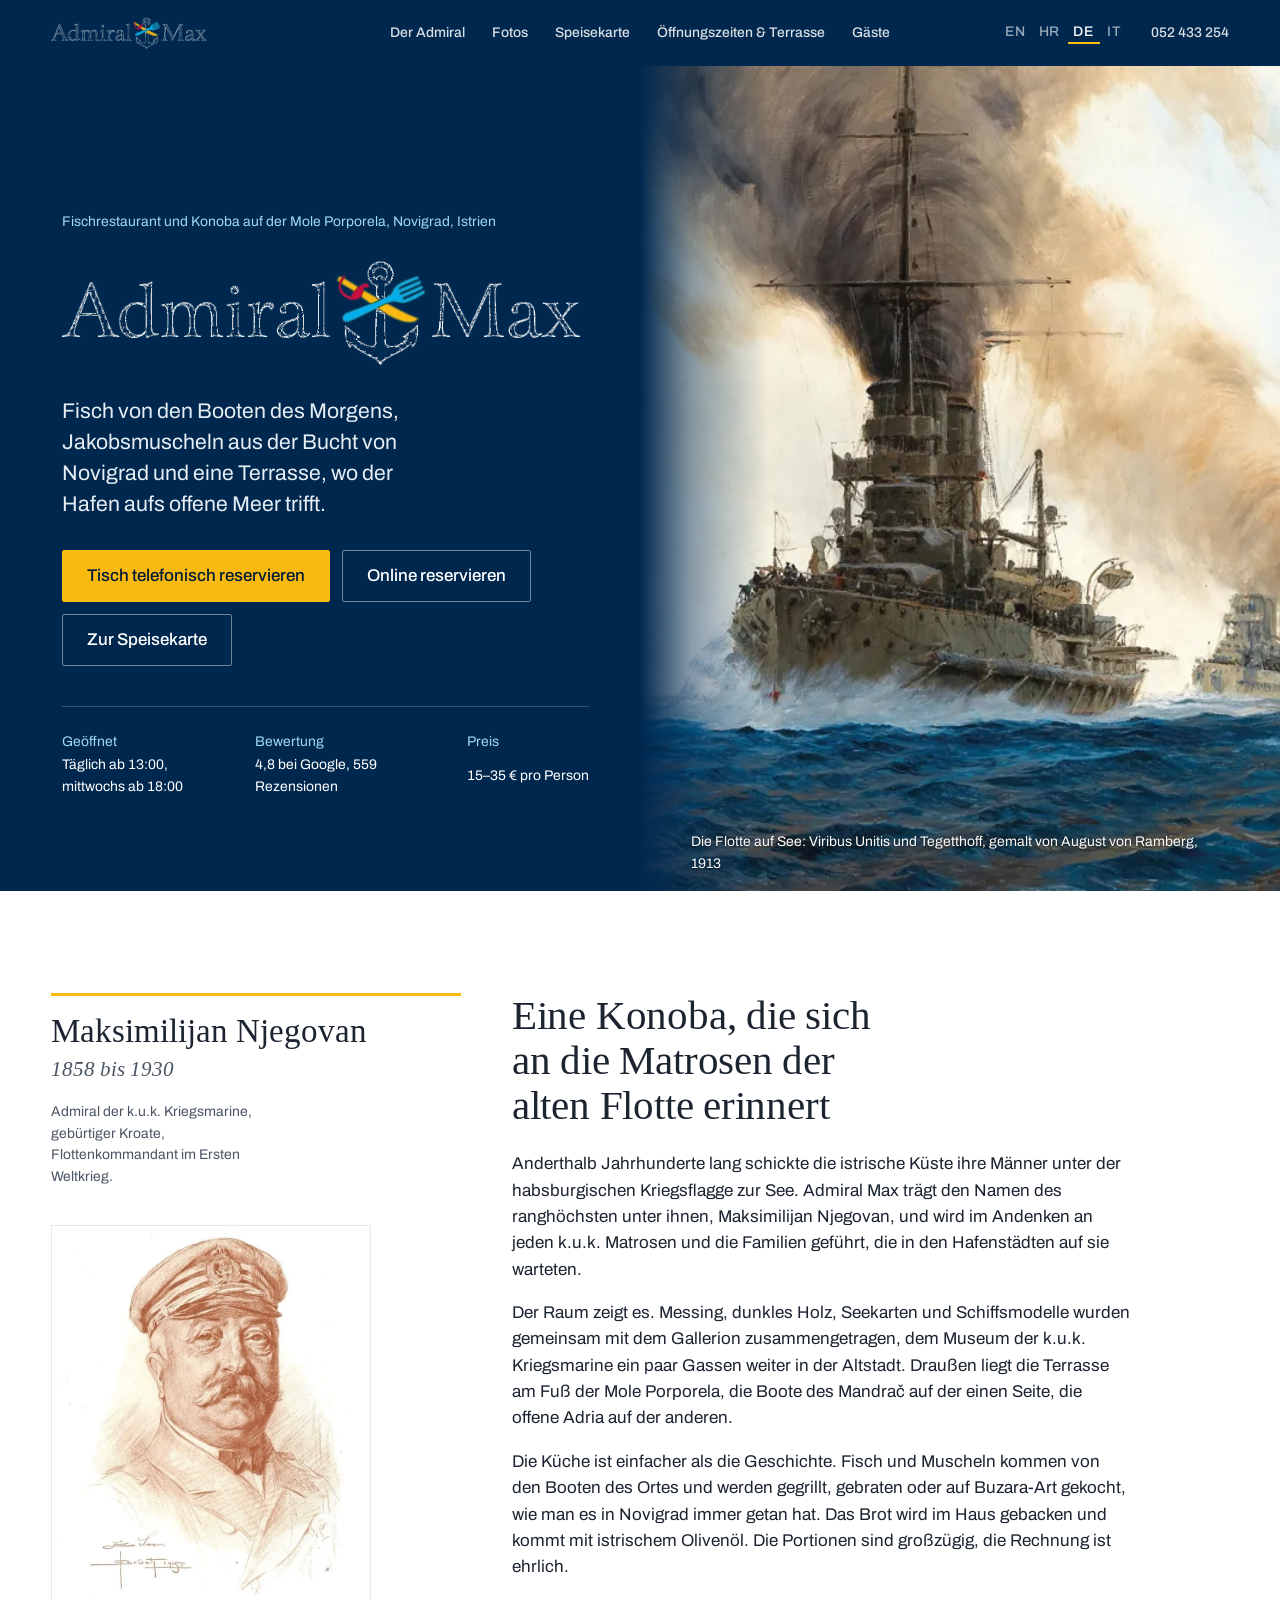
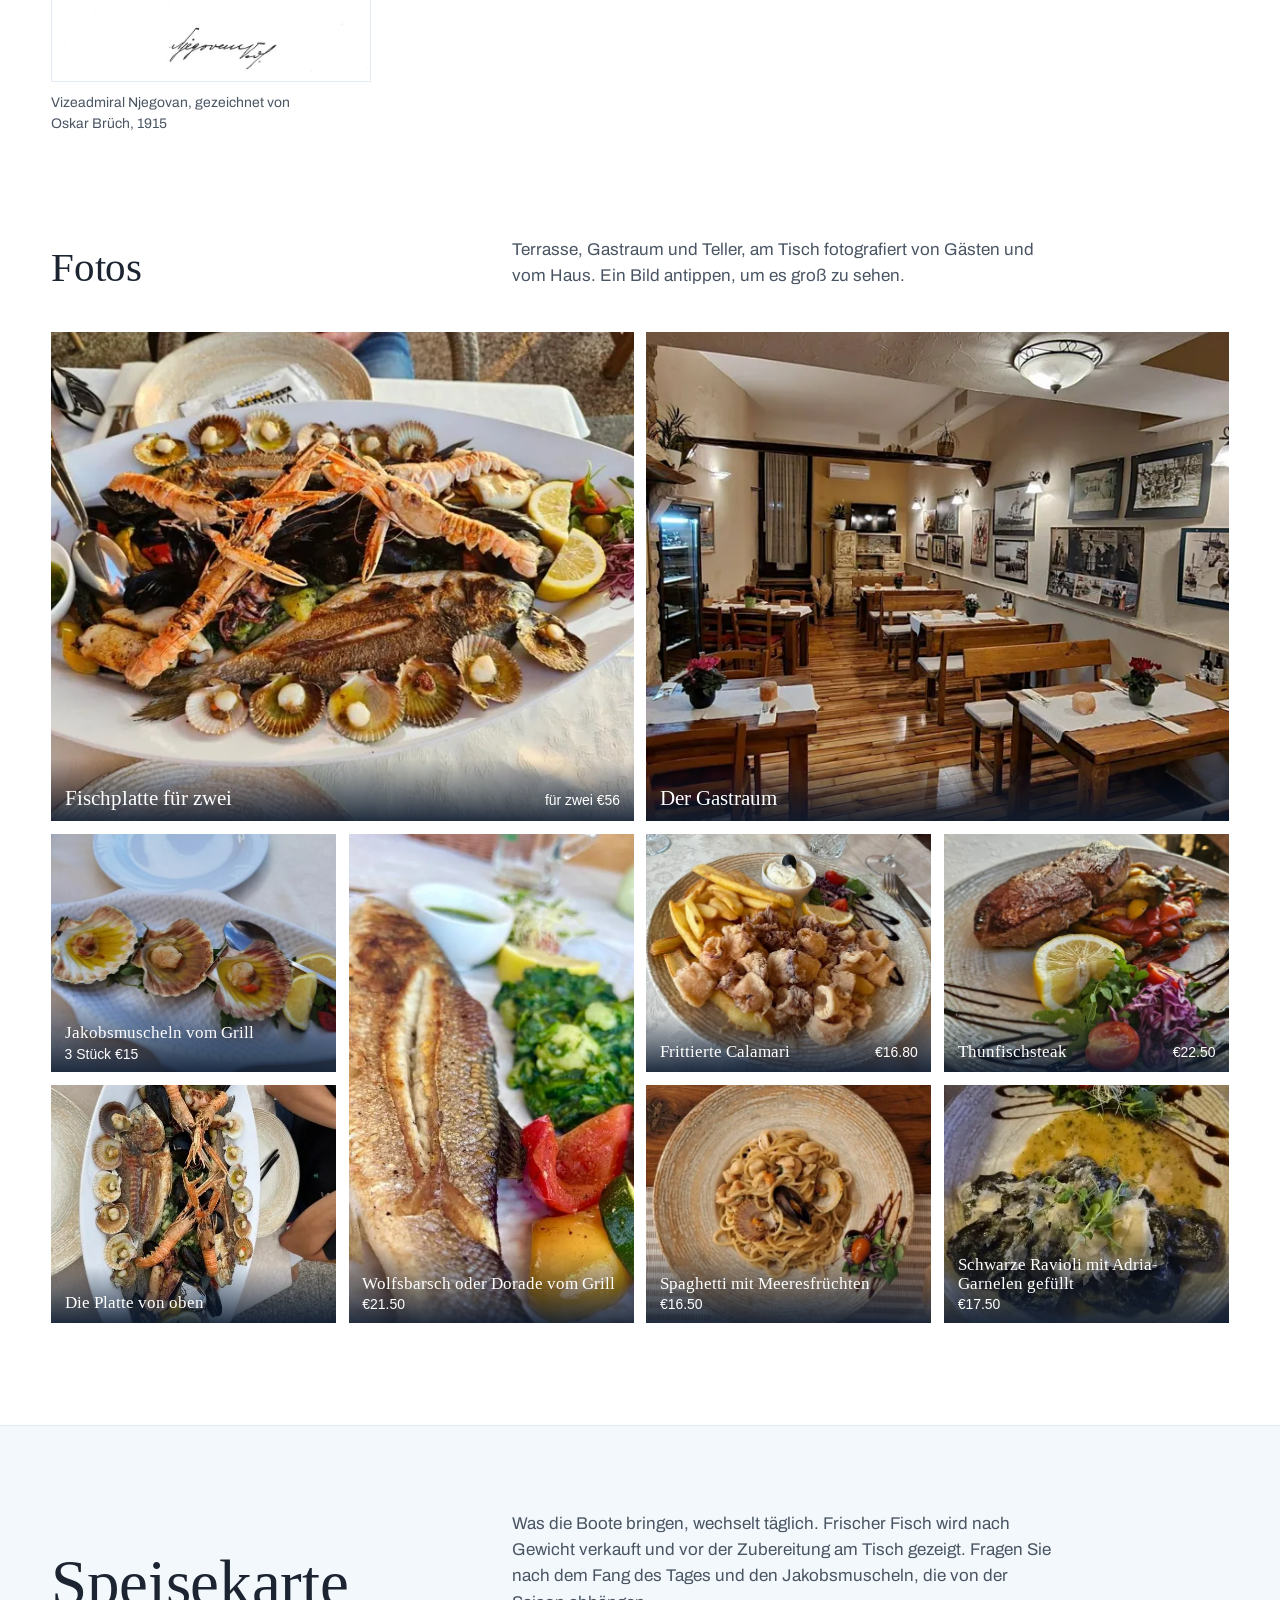
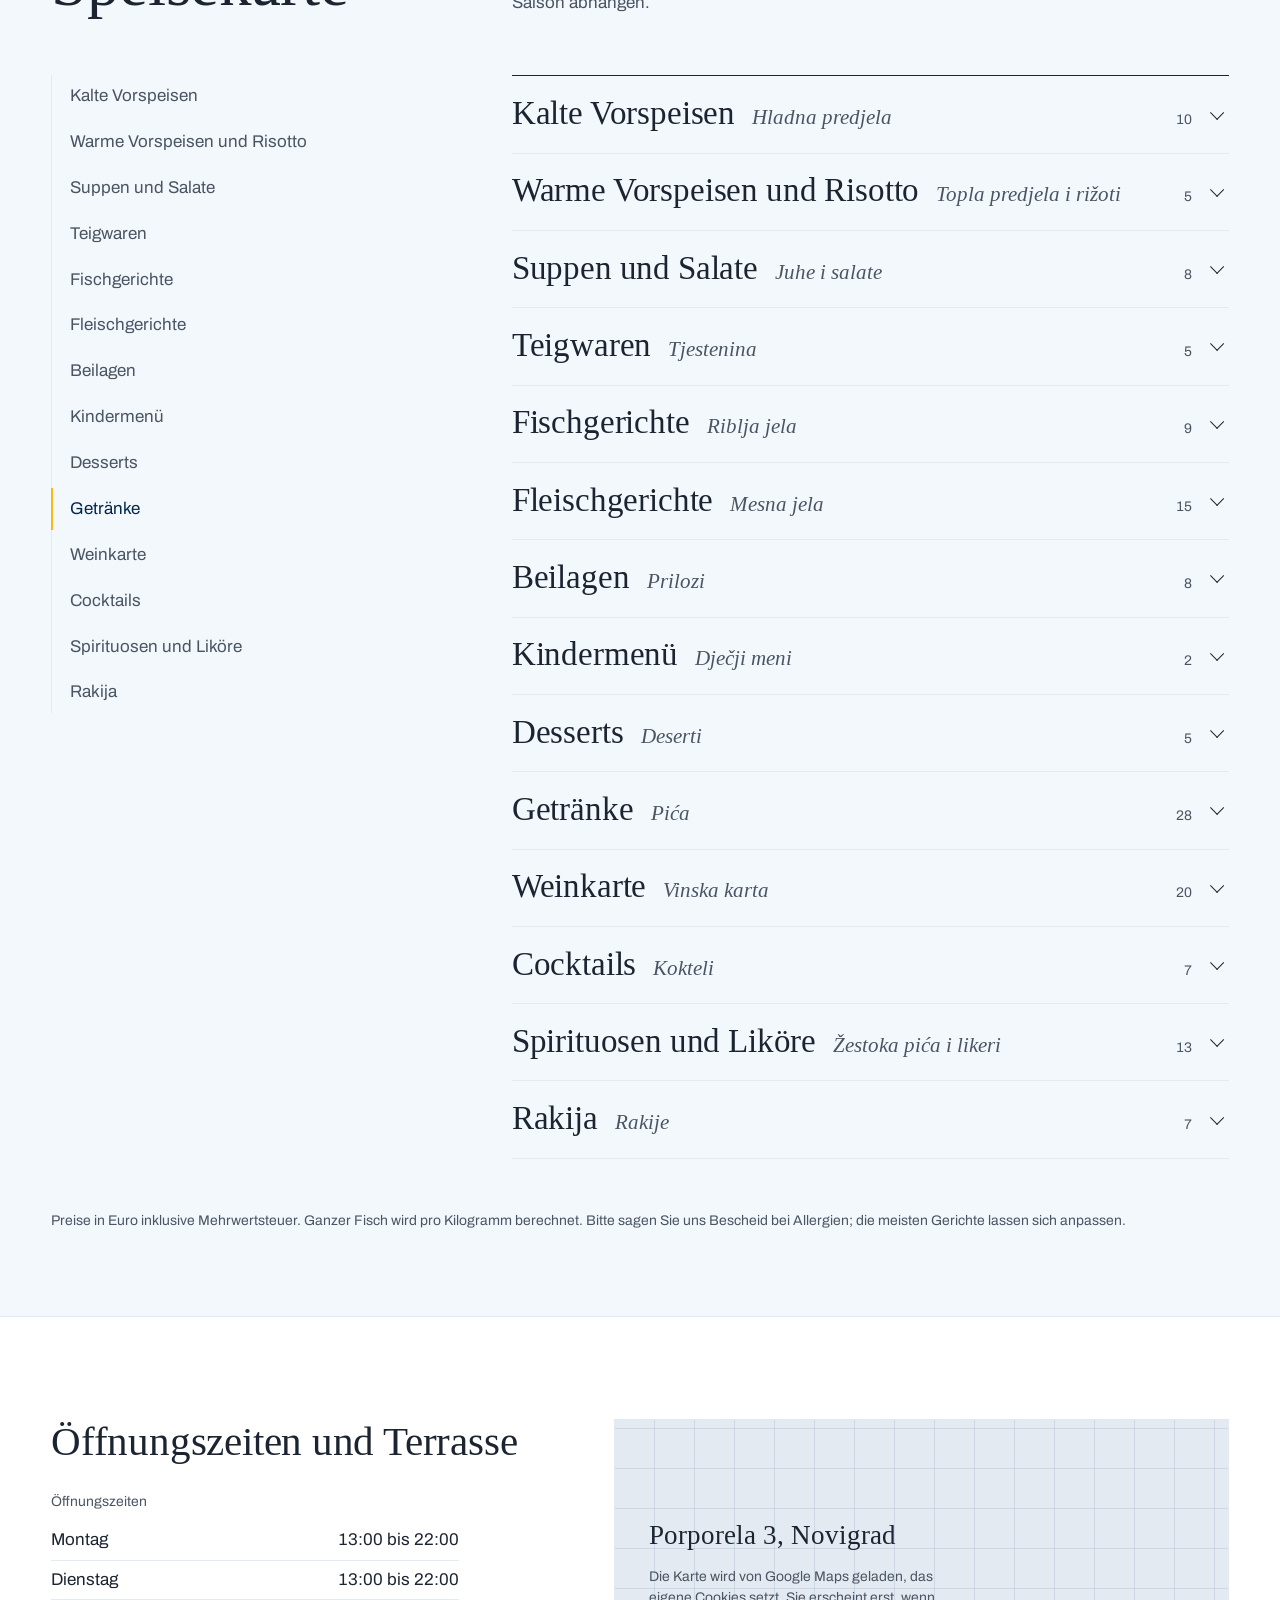
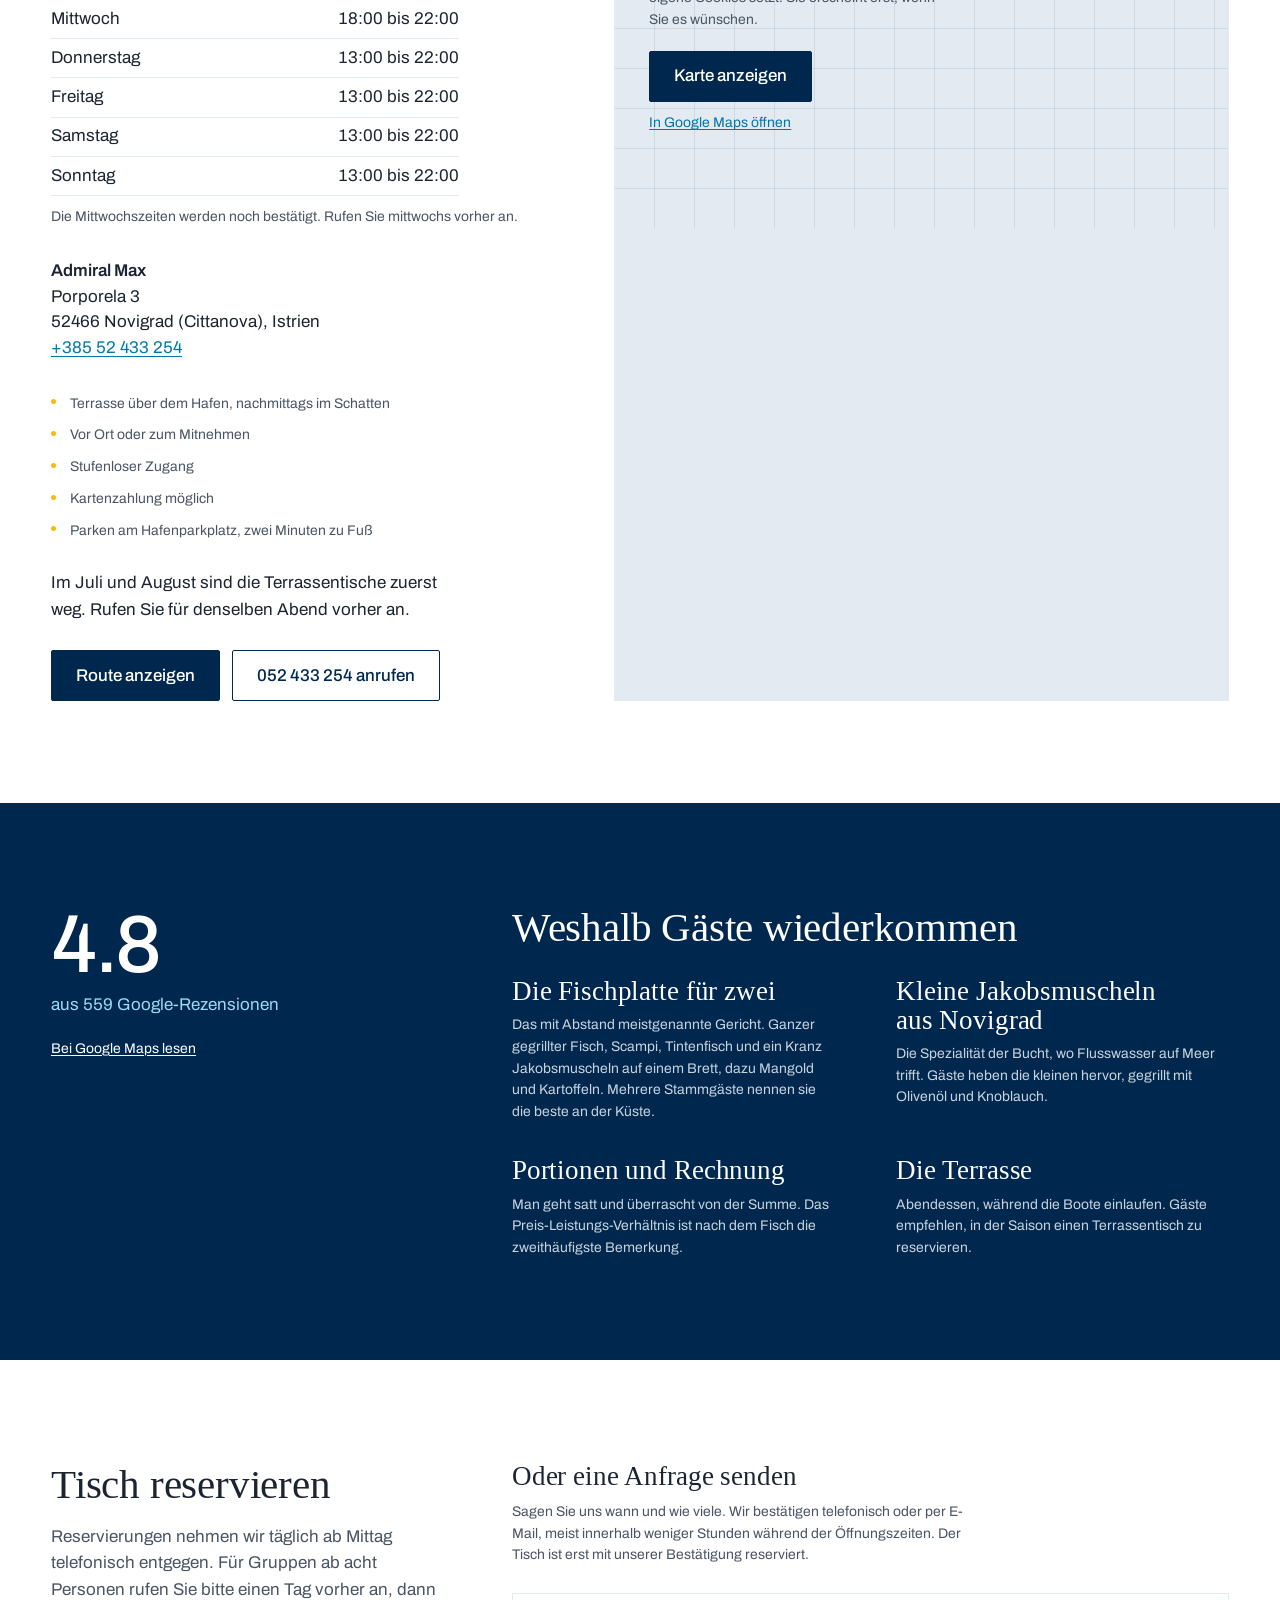
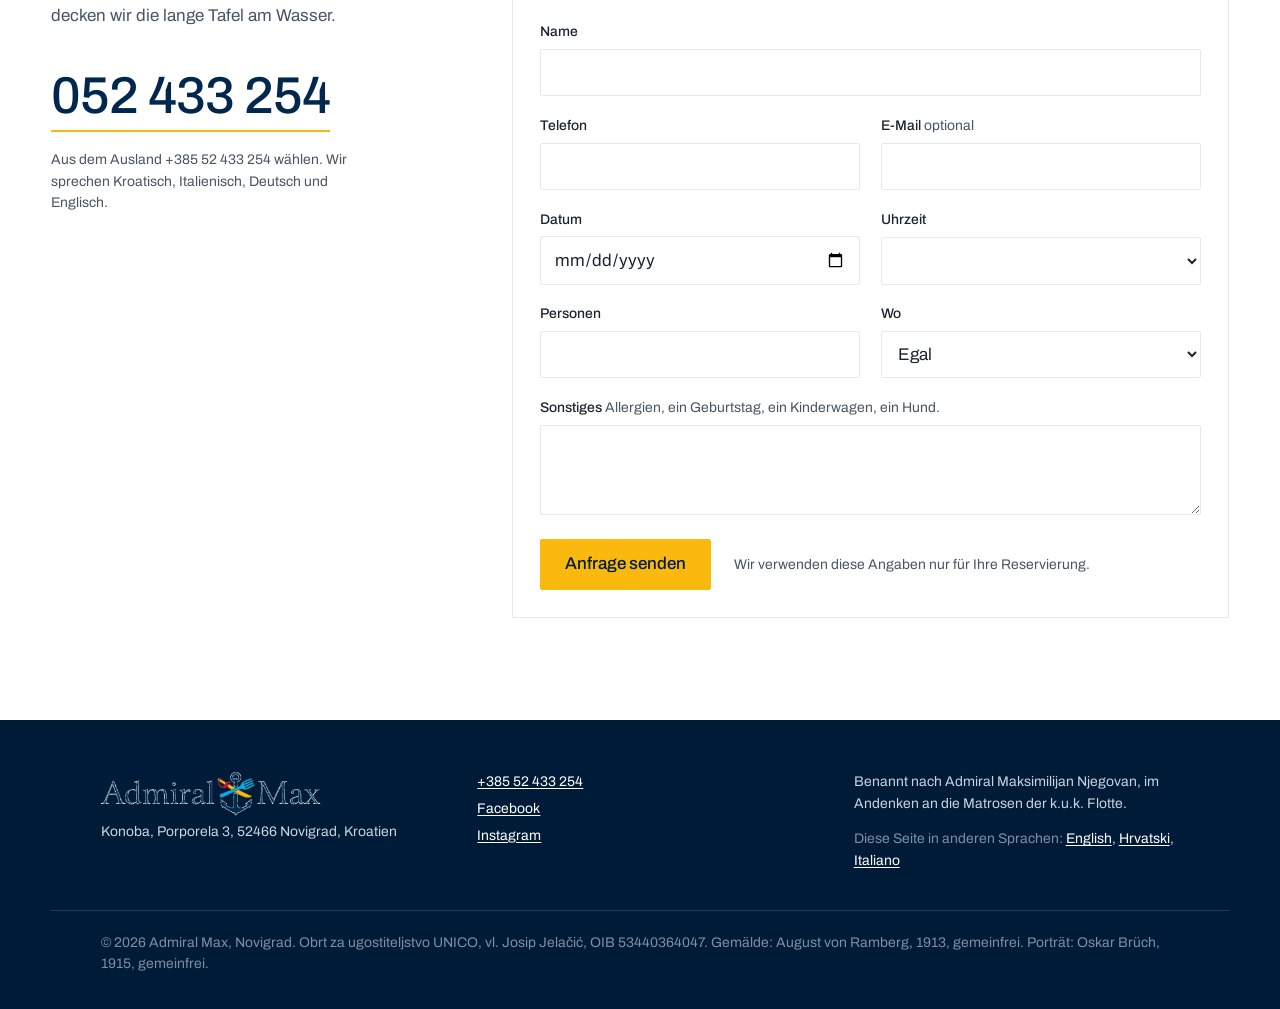
==== commit 166f772f: "Name in white on navy: header and hero use the light logo, as the restaurant asked Co-Authored-By: C" ====
--- a/de/index.html
+++ b/de/index.html
@@ -56,7 +56,7 @@
 <a class="skip" href="#menu">Zur Speisekarte springen</a>
 
 <header class="top">
-  <a class="top-name" href="#top"><img src="../assets/logo.png" alt="Admiral Max" width="1367" height="280"></a>
+  <a class="top-name" href="#top"><img src="../assets/logo-light.png" alt="Admiral Max" width="1367" height="280"></a>
   <nav class="top-nav" aria-label="Sections">
     <a href="#story">Der Admiral</a>
     <a href="#photos">Fotos</a>
@@ -87,14 +87,14 @@
     </figure>
     <div class="hero-copy">
       <p class="hero-place">Fischrestaurant und Konoba auf der Mole Porporela, Novigrad, Istrien</p>
-      <h1 id="hero-title"><img src="../assets/logo.png" alt="Admiral Max" width="1367" height="280" fetchpriority="high"></h1>
+      <h1 id="hero-title"><img src="../assets/logo-light.png" alt="Admiral Max" width="1367" height="280" fetchpriority="high"></h1>
 
       <p class="hero-lede">Fisch von den Booten des Morgens, Jakobsmuscheln aus der Bucht von Novigrad und eine Terrasse, wo der Hafen aufs offene Meer trifft.</p>
 
       <div class="hero-actions">
         <a class="btn btn-brass" href="tel:+38552433254">Tisch telefonisch reservieren</a>
-        <a class="btn btn-ghost-dark" href="#reserve">Online reservieren</a>
-        <a class="btn btn-ghost-dark" href="#menu">Zur Speisekarte</a>
+        <a class="btn btn-ghost" href="#reserve">Online reservieren</a>
+        <a class="btn btn-ghost" href="#menu">Zur Speisekarte</a>
       </div>
 
       <dl class="hero-facts">
--- a/css/style.css
+++ b/css/style.css
@@ -122,10 +122,8 @@
   align-items: center;
   gap: 1rem;
   padding: 1rem var(--gutter);
-  color: var(--navy);
-  background: rgba(255, 255, 255, .96);
-  box-shadow: 0 1px 0 var(--stone-2);
-  backdrop-filter: blur(8px);
+  color: #fff;
+  background: var(--navy);
 }
 .top-name img { display: block; height: 32px; width: auto; }
 .top-name {
@@ -181,8 +179,8 @@
 .hero {
   position: relative;
   min-height: calc(100svh - 4.4rem);
-  background: var(--stone);
-  color: var(--navy);
+  background: var(--navy);
+  color: #fff;
   display: grid;
   grid-template-columns: minmax(0, 1fr) minmax(0, 1fr);
   align-items: center;
@@ -208,7 +206,7 @@
   position: absolute;
   inset: 0;
   pointer-events: none;
-  background: linear-gradient(90deg, #fff 0%, rgba(255, 255, 255, .45) 8%, rgba(255, 255, 255, 0) 20%);
+  background: linear-gradient(90deg, var(--navy) 0%, rgba(0, 40, 79, .45) 8%, rgba(0, 40, 79, 0) 20%);
 }
 .hero-art figcaption {
   position: absolute;
@@ -231,7 +229,7 @@
 
 .hero-place {
   font-size: var(--t-1);
-  color: var(--ink-2);
+  color: var(--sea-pale);
   margin-bottom: 1.6rem;
 }
 
@@ -242,7 +240,7 @@
   font-size: var(--t1);
   line-height: 1.45;
   max-width: 30ch;
-  color: var(--ink);
+  color: #E6EEF5;
   margin: 1.8rem 0 1.8rem;
 }
 
@@ -254,12 +252,12 @@
   gap: 1.5rem 2.4rem;
   margin: 0;
   padding-top: 1.4rem;
-  border-top: 1px solid var(--stone-2);
+  border-top: 1px solid rgba(255, 255, 255, .2);
   font-size: var(--t-1);
 }
 .hero-facts div { display: grid; gap: .1rem; }
-.hero-facts dt { color: var(--ink-2); }
-.hero-facts dd { margin: 0; color: var(--navy); font-variant-numeric: lining-nums tabular-nums; }
+.hero-facts dt { color: var(--sea-pale); }
+.hero-facts dd { margin: 0; color: #fff; font-variant-numeric: lining-nums tabular-nums; }
 
 
 /* =========================================================
@@ -873,7 +871,7 @@
   .hero-art { margin: 0; min-height: 0; }
   .hero-art img { position: static; width: 100%; height: auto; aspect-ratio: 16 / 10; object-position: 42% 50%; }
   .hero-art::after { display: none; }
-  .hero-art figcaption { position: static; padding: .6rem var(--gutter) 0; color: var(--ink-2); text-shadow: none; }
+  .hero-art figcaption { position: static; padding: .6rem var(--gutter) 0; color: var(--sea-pale); text-shadow: none; }
   .hero-copy { padding-top: 1.6rem; padding-bottom: 3rem; margin-top: 0; max-width: none; }
   .story-art { max-width: 520px; }
   .story-grid, .section-head, .menu-layout, .visit-grid, .guests-grid, .reserve-grid { grid-template-columns: 1fr; }
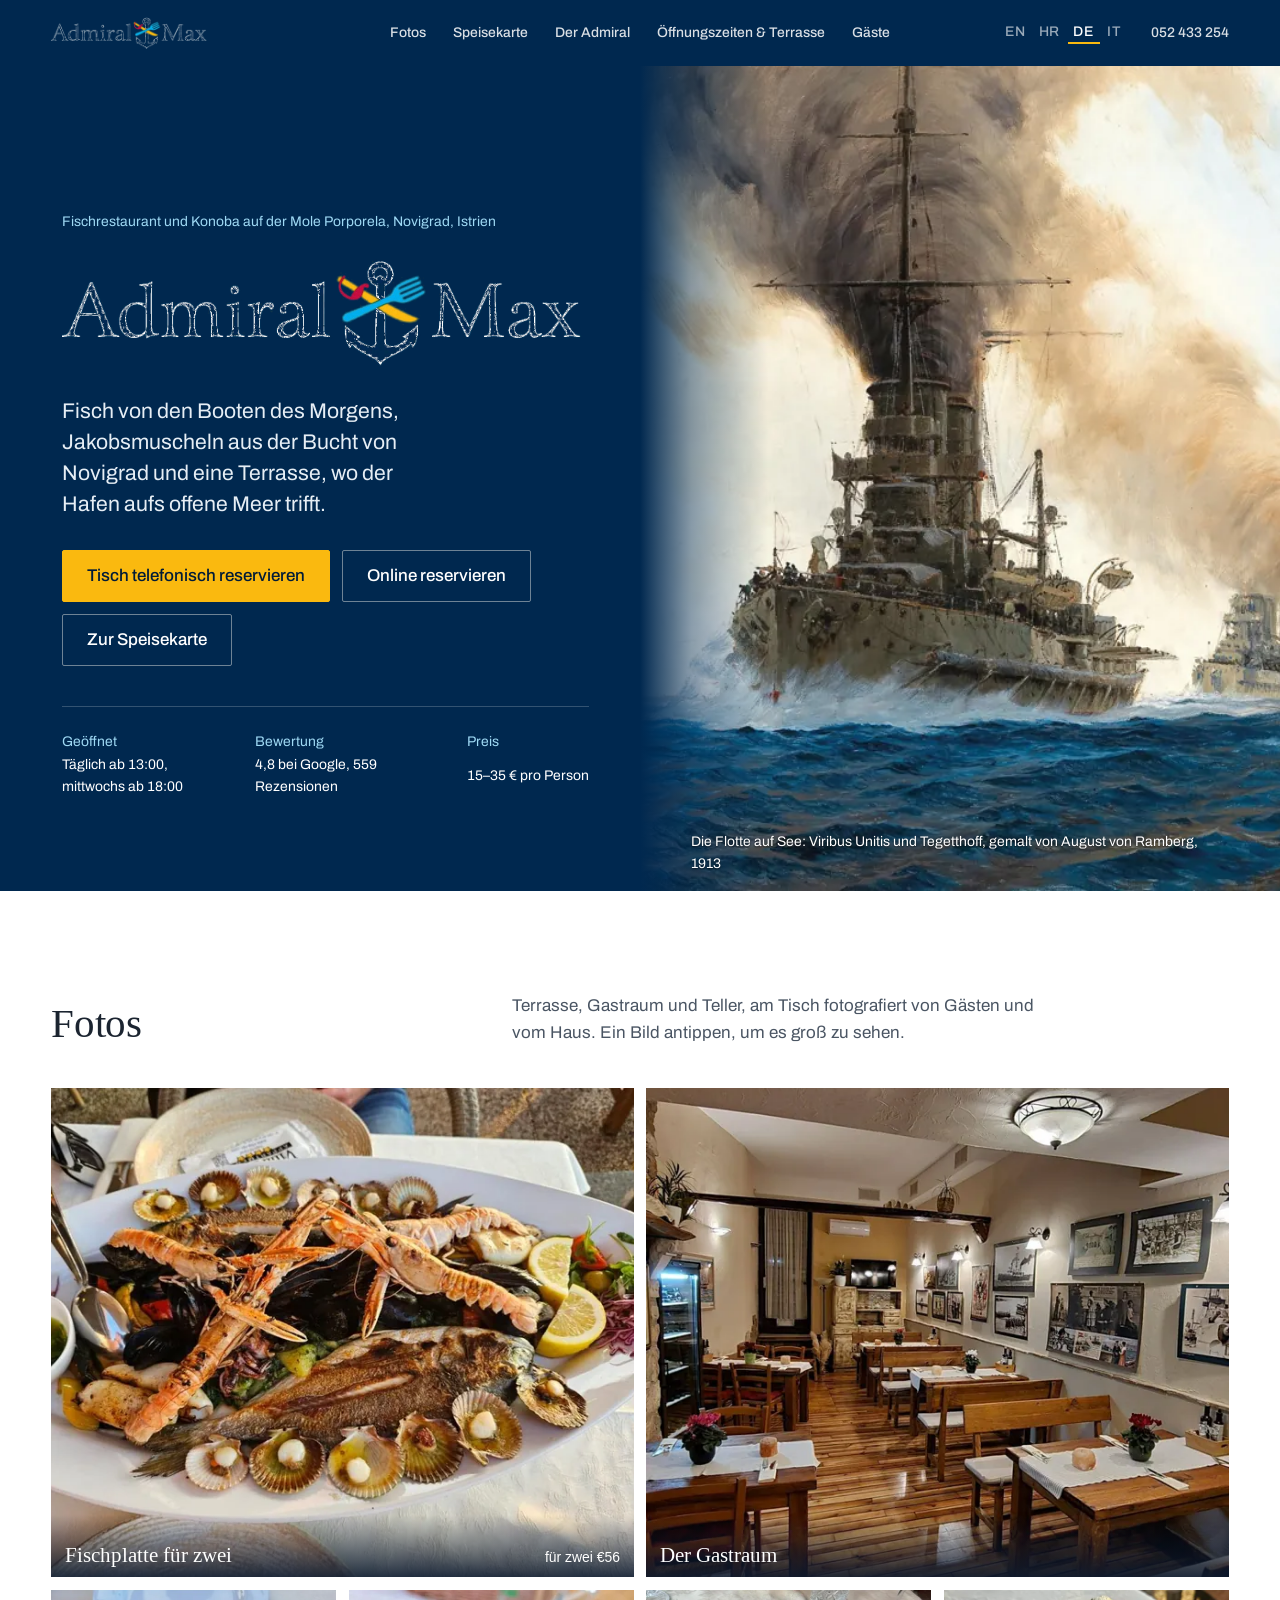
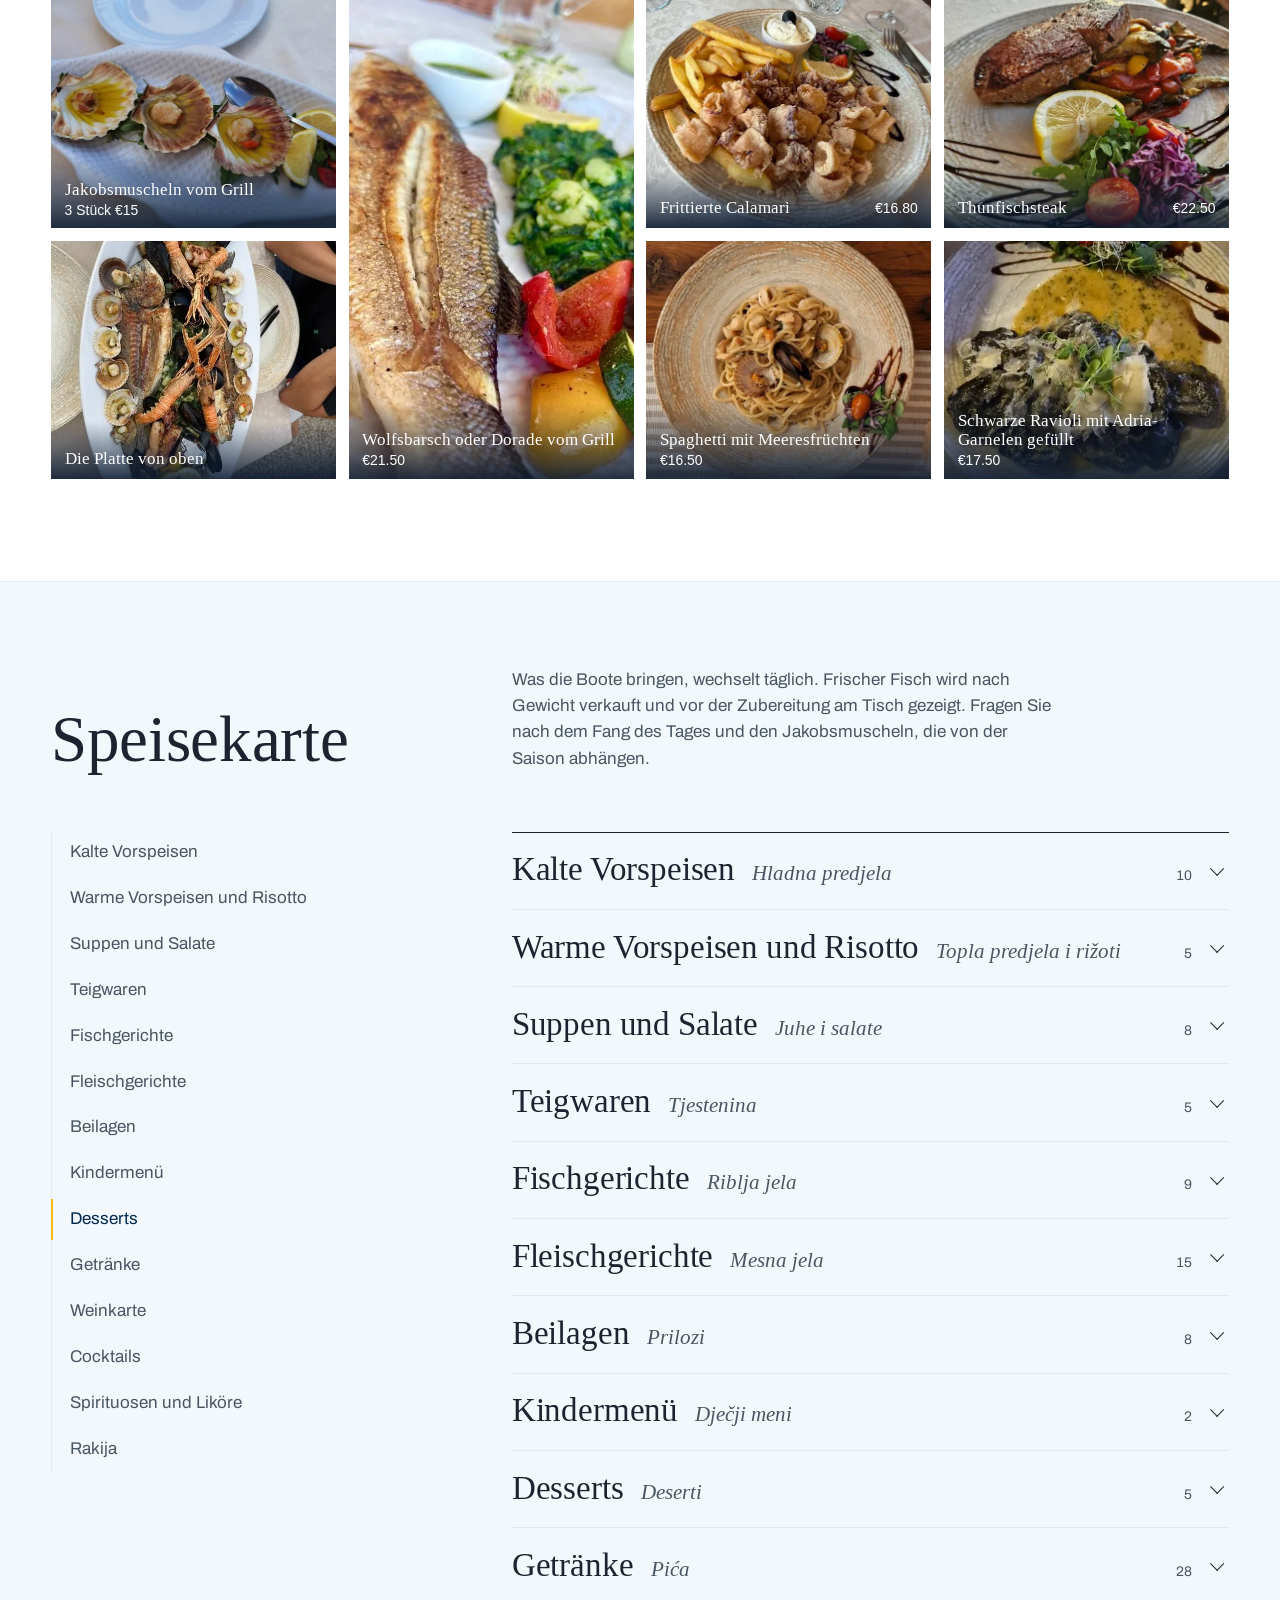
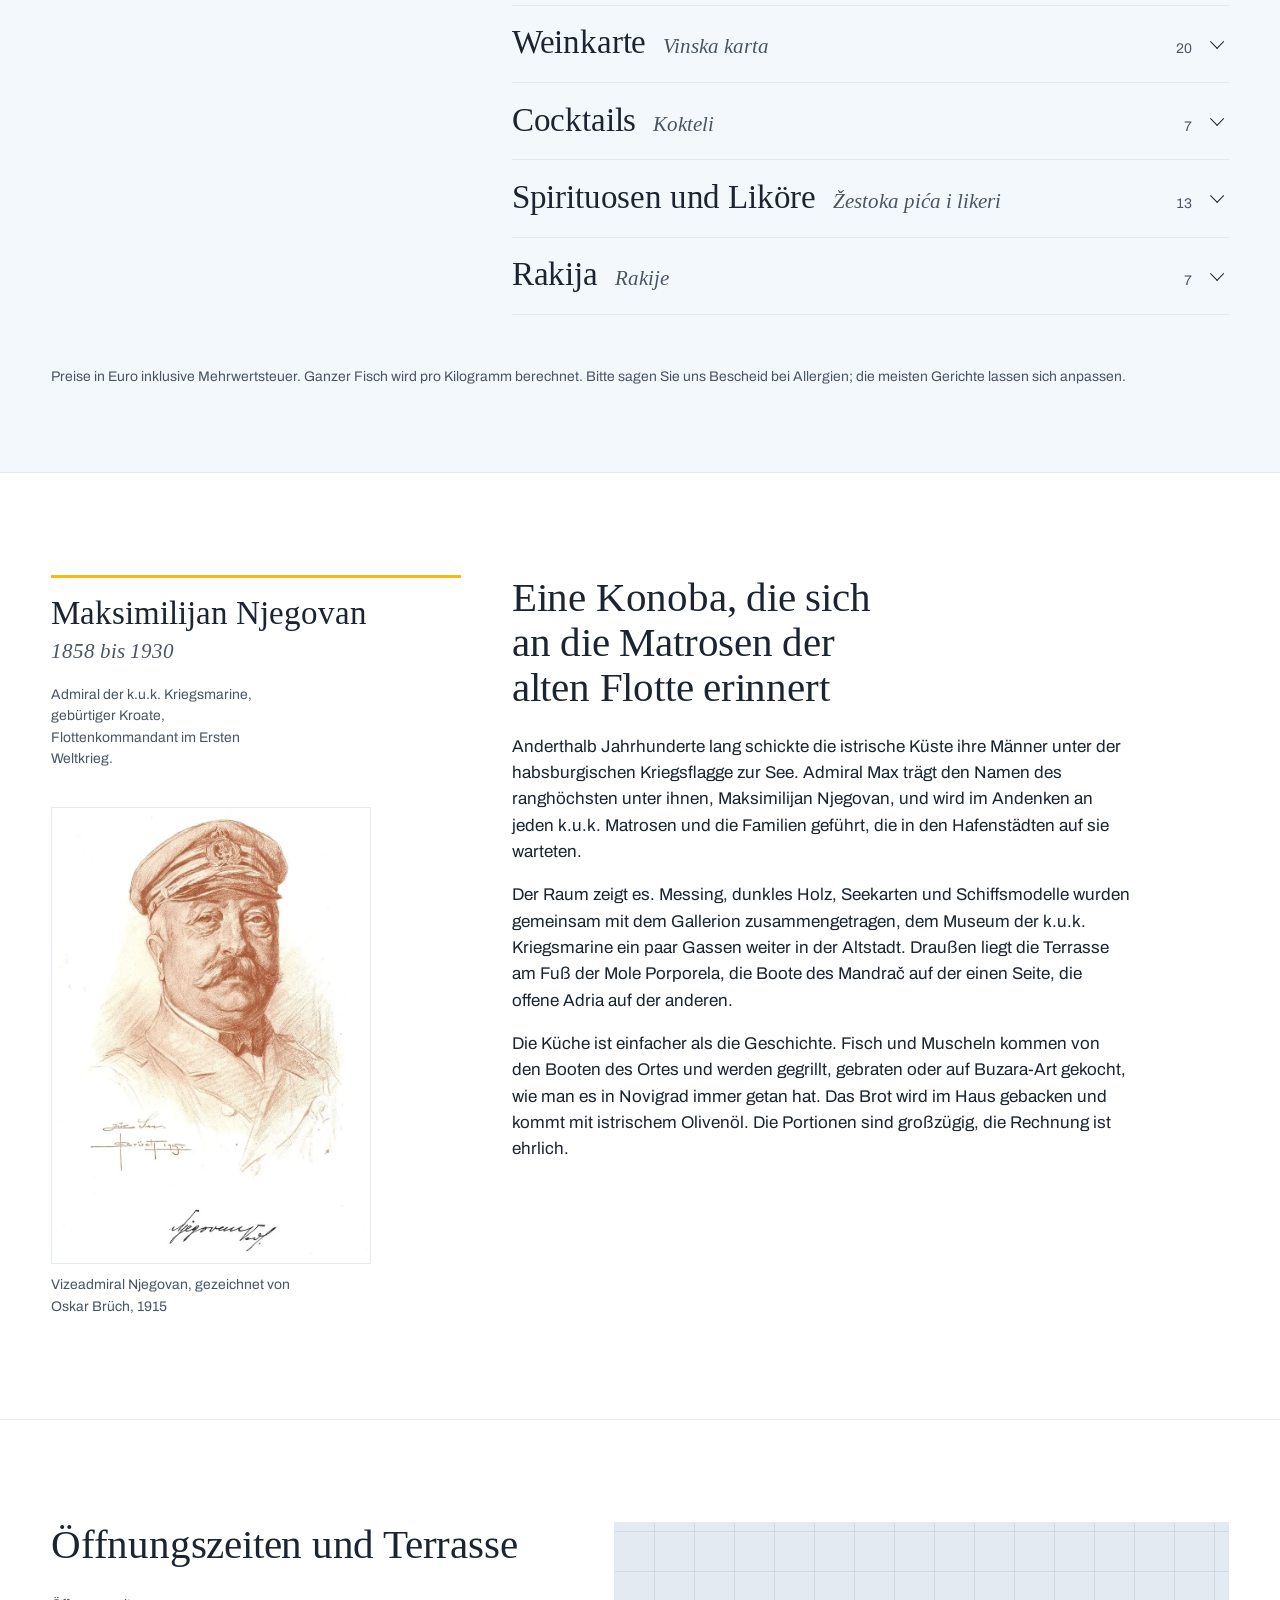
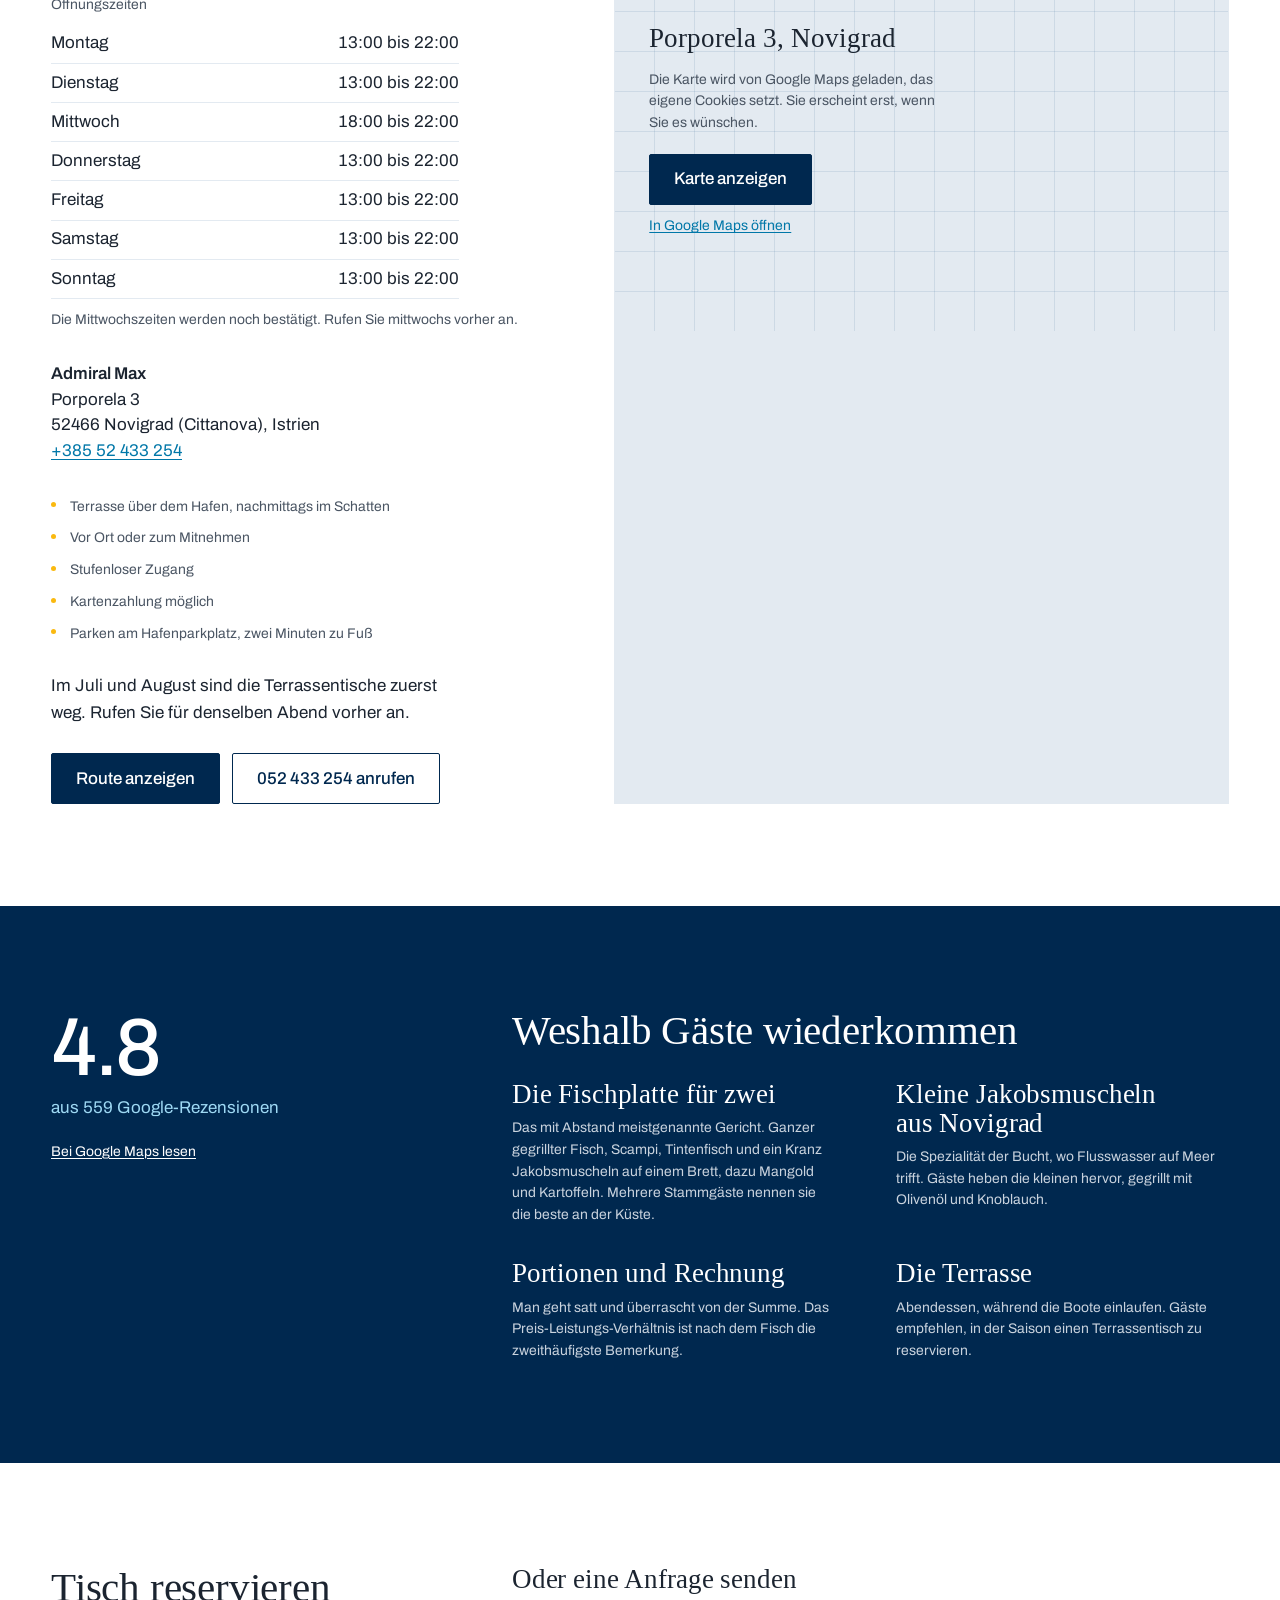
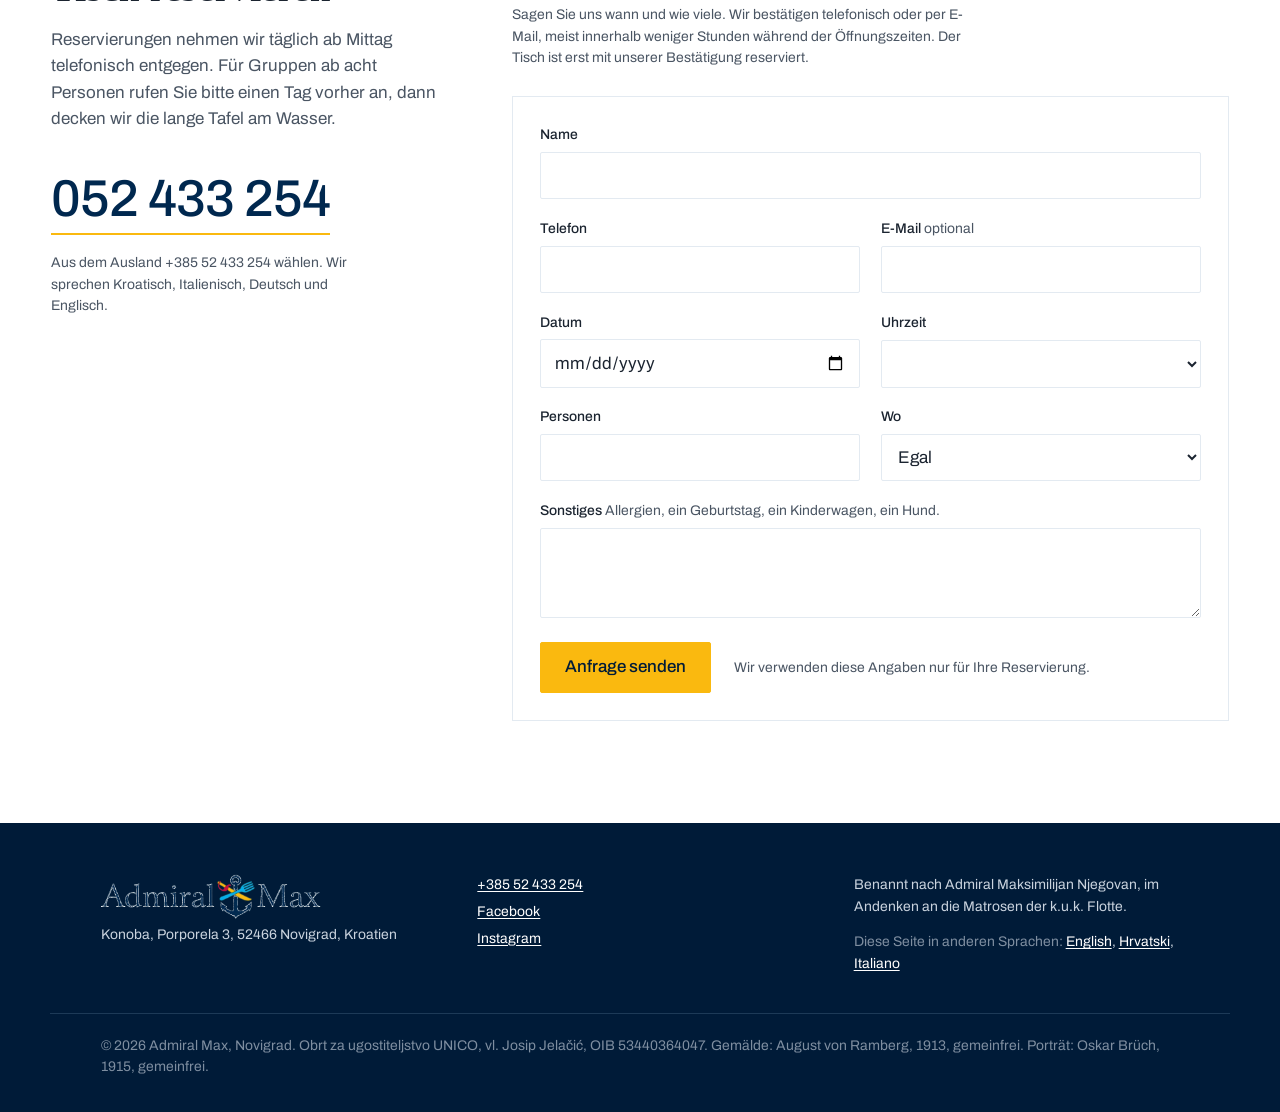
==== commit f1dccfa6: "Sections reordered as the restaurant asked: photos, menu, then the admiral The story moves below the" ====
--- a/de/index.html
+++ b/de/index.html
@@ -58,9 +58,9 @@
 <header class="top">
   <a class="top-name" href="#top"><img src="../assets/logo-light.png" alt="Admiral Max" width="1367" height="280"></a>
   <nav class="top-nav" aria-label="Sections">
-    <a href="#story">Der Admiral</a>
     <a href="#photos">Fotos</a>
     <a href="#menu">Speisekarte</a>
+    <a href="#story">Der Admiral</a>
     <a href="#visit">Öffnungszeiten &amp; Terrasse</a>
     <a href="#guests">Gäste</a>
   </nav>
@@ -102,31 +102,6 @@
         <div><dt>Bewertung</dt><dd>4,8 bei Google, 559 Rezensionen</dd></div>
         <div><dt>Preis</dt><dd>15–35 € pro Person</dd></div>
       </dl>
-    </div>
-  </section>
-
-  <!-- ============ STORY ============ -->
-  <section class="story" id="story" aria-labelledby="story-title">
-    <div class="story-grid">
-      <div class="story-side">
-        <div class="admiral-card">
-          <p class="admiral-name">Maksimilijan Njegovan</p>
-          <p class="admiral-dates">1858 bis 1930</p>
-          <p class="admiral-role">Admiral der k.u.k. Kriegsmarine, gebürtiger Kroate, Flottenkommandant im Ersten Weltkrieg.</p>
-        </div>
-        <figure class="story-art">
-          <img src="../assets/njegovan.jpg"
-               srcset="../assets/njegovan.webp 747w"
-               sizes="(max-width: 980px) 60vw, 320px" alt="Rötelporträt von Vizeadmiral Maksimilijan Njegovan mit Marinemütze und Uniform" width="747" height="1068" loading="lazy">
-          <figcaption>Vizeadmiral Njegovan, gezeichnet von Oskar Brüch, 1915</figcaption>
-        </figure>
-      </div>
-      <div class="story-body">
-        <h2 id="story-title">Eine Konoba, die sich an die Matrosen der alten Flotte erinnert</h2>
-        <p>Anderthalb Jahrhunderte lang schickte die istrische Küste ihre Männer unter der habsburgischen Kriegsflagge zur See. Admiral Max trägt den Namen des ranghöchsten unter ihnen, Maksimilijan Njegovan, und wird im Andenken an jeden k.u.k. Matrosen und die Familien geführt, die in den Hafenstädten auf sie warteten.</p>
-        <p>Der Raum zeigt es. Messing, dunkles Holz, Seekarten und Schiffsmodelle wurden gemeinsam mit dem Gallerion zusammengetragen, dem Museum der k.u.k. Kriegsmarine ein paar Gassen weiter in der Altstadt. Draußen liegt die Terrasse am Fuß der Mole Porporela, die Boote des Mandrač auf der einen Seite, die offene Adria auf der anderen.</p>
-        <p>Die Küche ist einfacher als die Geschichte. Fisch und Muscheln kommen von den Booten des Ortes und werden gegrillt, gebraten oder auf Buzara-Art gekocht, wie man es in Novigrad immer getan hat. Das Brot wird im Haus gebacken und kommt mit istrischem Olivenöl. Die Portionen sind großzügig, die Rechnung ist ehrlich.</p>
-      </div>
     </div>
   </section>
 
@@ -1506,6 +1481,31 @@
     <p class="menu-foot">Preise in Euro inklusive Mehrwertsteuer. Ganzer Fisch wird pro Kilogramm berechnet. Bitte sagen Sie uns Bescheid bei Allergien; die meisten Gerichte lassen sich anpassen.</p>
   </section>
 
+  <!-- ============ STORY ============ -->
+  <section class="story" id="story" aria-labelledby="story-title">
+    <div class="story-grid">
+      <div class="story-side">
+        <div class="admiral-card">
+          <p class="admiral-name">Maksimilijan Njegovan</p>
+          <p class="admiral-dates">1858 bis 1930</p>
+          <p class="admiral-role">Admiral der k.u.k. Kriegsmarine, gebürtiger Kroate, Flottenkommandant im Ersten Weltkrieg.</p>
+        </div>
+        <figure class="story-art">
+          <img src="../assets/njegovan.jpg"
+               srcset="../assets/njegovan.webp 747w"
+               sizes="(max-width: 980px) 60vw, 320px" alt="Rötelporträt von Vizeadmiral Maksimilijan Njegovan mit Marinemütze und Uniform" width="747" height="1068" loading="lazy">
+          <figcaption>Vizeadmiral Njegovan, gezeichnet von Oskar Brüch, 1915</figcaption>
+        </figure>
+      </div>
+      <div class="story-body">
+        <h2 id="story-title">Eine Konoba, die sich an die Matrosen der alten Flotte erinnert</h2>
+        <p>Anderthalb Jahrhunderte lang schickte die istrische Küste ihre Männer unter der habsburgischen Kriegsflagge zur See. Admiral Max trägt den Namen des ranghöchsten unter ihnen, Maksimilijan Njegovan, und wird im Andenken an jeden k.u.k. Matrosen und die Familien geführt, die in den Hafenstädten auf sie warteten.</p>
+        <p>Der Raum zeigt es. Messing, dunkles Holz, Seekarten und Schiffsmodelle wurden gemeinsam mit dem Gallerion zusammengetragen, dem Museum der k.u.k. Kriegsmarine ein paar Gassen weiter in der Altstadt. Draußen liegt die Terrasse am Fuß der Mole Porporela, die Boote des Mandrač auf der einen Seite, die offene Adria auf der anderen.</p>
+        <p>Die Küche ist einfacher als die Geschichte. Fisch und Muscheln kommen von den Booten des Ortes und werden gegrillt, gebraten oder auf Buzara-Art gekocht, wie man es in Novigrad immer getan hat. Das Brot wird im Haus gebacken und kommt mit istrischem Olivenöl. Die Portionen sind großzügig, die Rechnung ist ehrlich.</p>
+      </div>
+    </div>
+  </section>
+
   <!-- ============ VISIT: hours, terrace, map ============ -->
   <section class="visit" id="visit" aria-labelledby="visit-title">
     <div class="visit-grid">
--- a/css/style.css
+++ b/css/style.css
@@ -501,7 +501,7 @@
 /* =========================================================
    Visit
    ========================================================= */
-.visit { padding-top: 6rem; padding-bottom: 6rem; }
+.visit { padding-top: 6rem; padding-bottom: 6rem; border-top: 1px solid var(--stone-2); }
 .visit-grid {
   display: grid;
   grid-template-columns: minmax(0, 5fr) minmax(0, 6fr);
@@ -605,7 +605,7 @@
 /* =========================================================
    Photo gallery and lightbox
    ========================================================= */
-.gallery { padding: 0 var(--gutter) 6rem; }
+.gallery { padding: 6rem var(--gutter); }
 
 .plates {
   list-style: none;
@@ -726,7 +726,7 @@
   .plate:last-child { grid-column: span 2; }
 }
 @media (max-width: 640px) {
-  .gallery { padding-bottom: 4rem; }
+  .gallery { padding-top: 4rem; padding-bottom: 4rem; }
   .plates { grid-auto-rows: 10rem; gap: .5rem; }
   .plate-cap { padding: 1.2rem .6rem .5rem; }
   .plate-cap .cap, .plate-wide .plate-cap .cap, .plate-long .plate-cap .cap { font-size: var(--t0); }
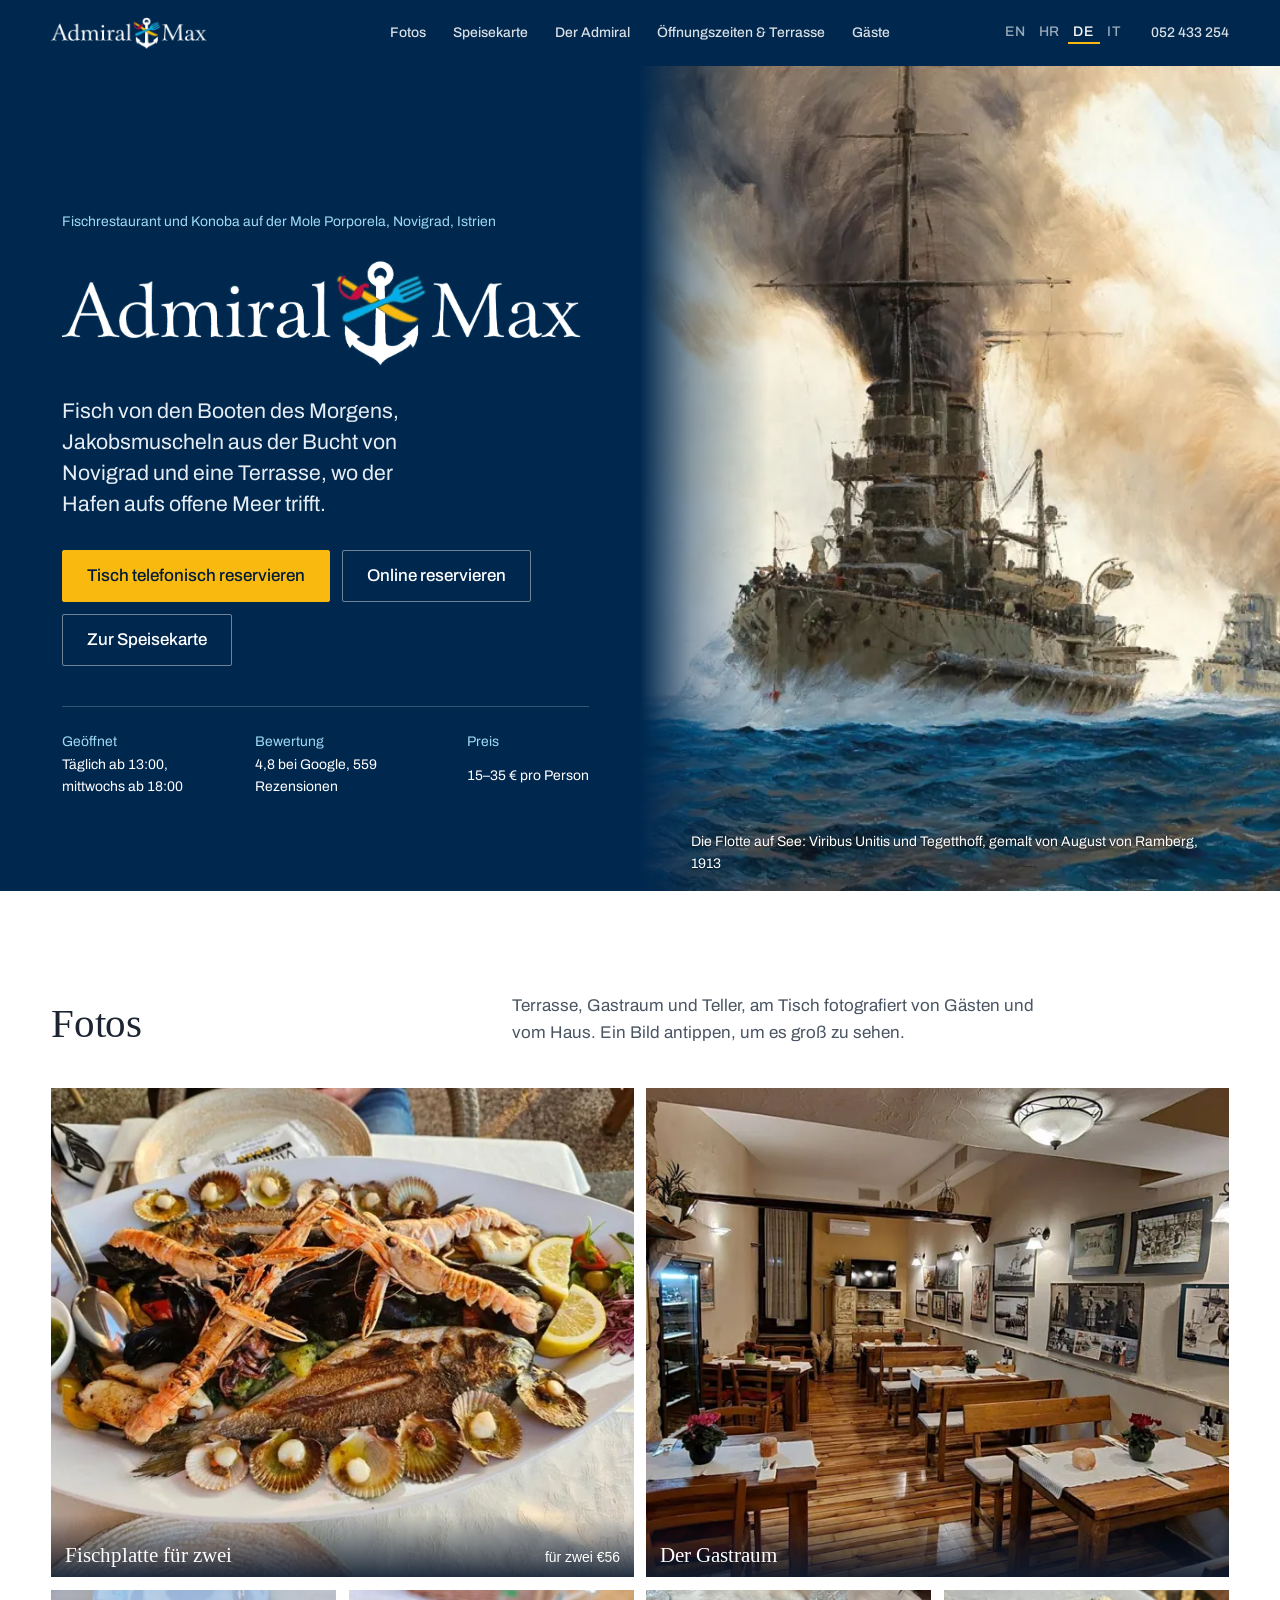
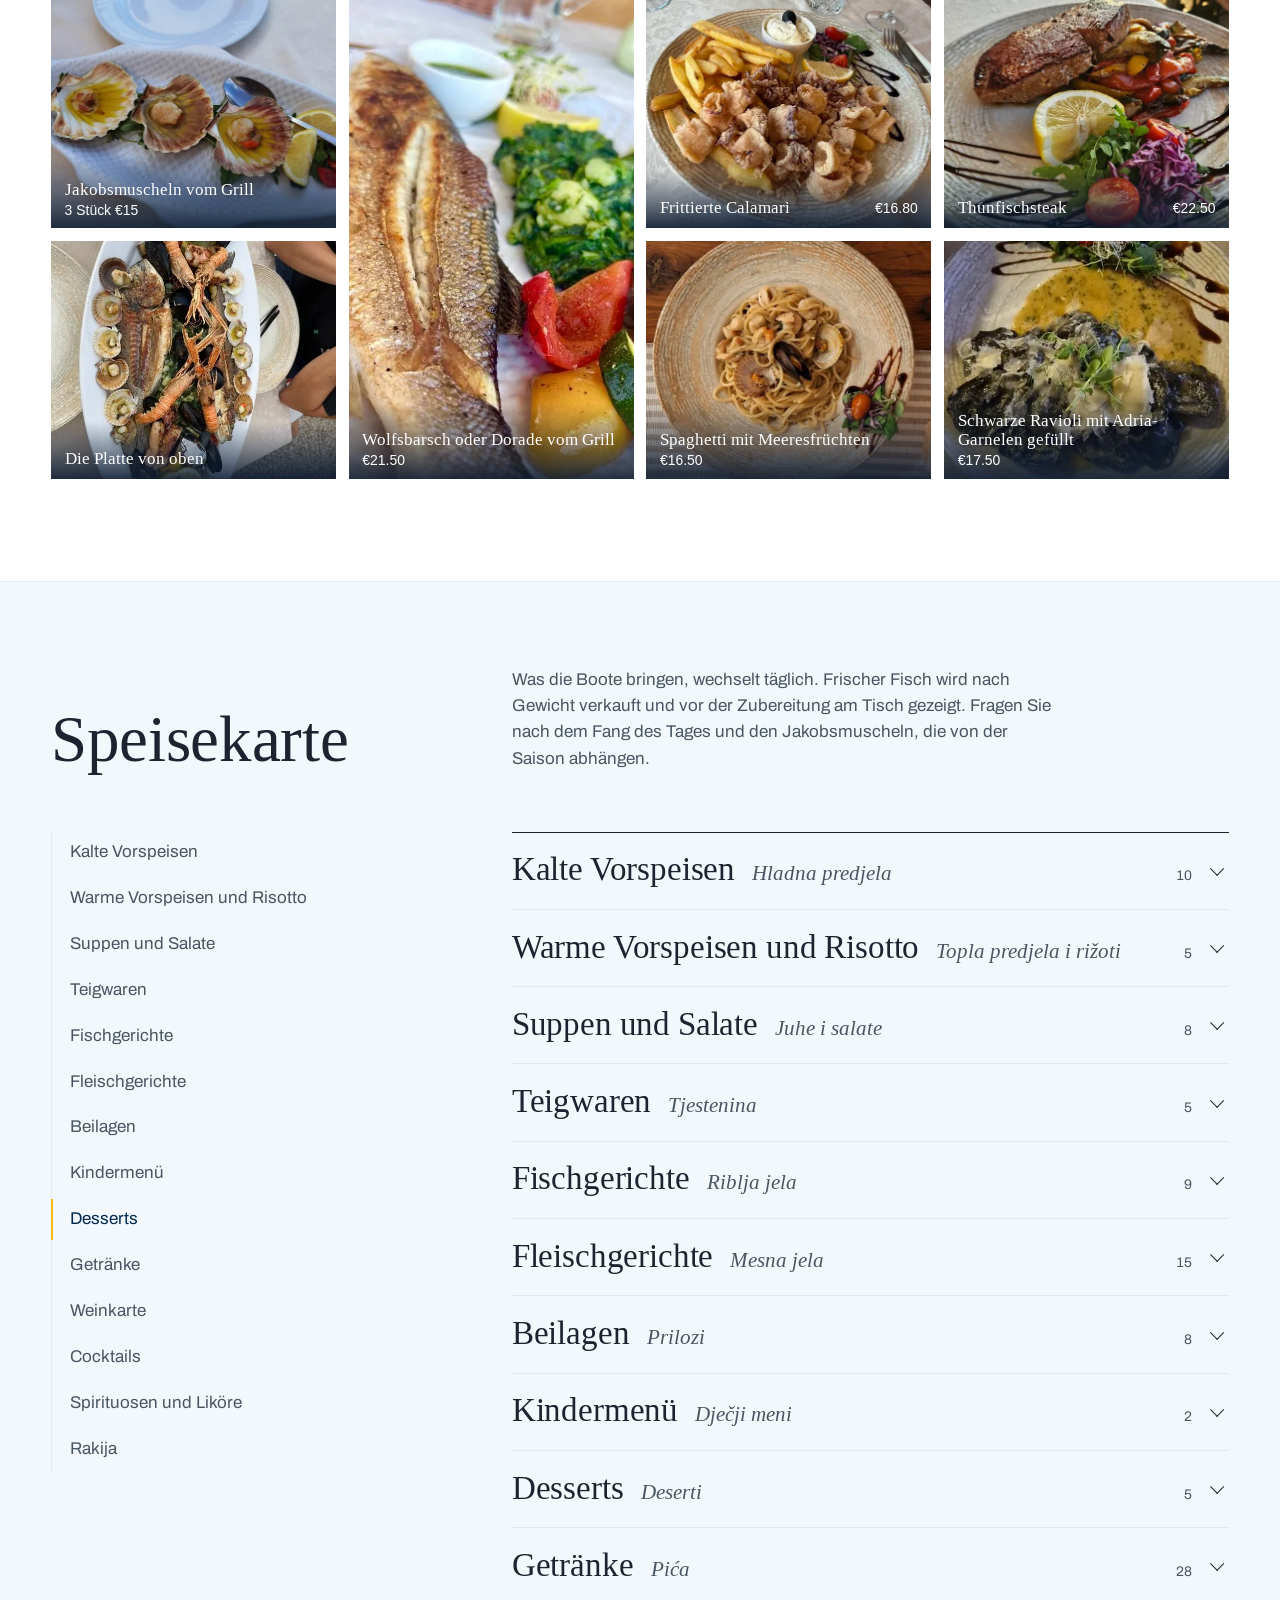
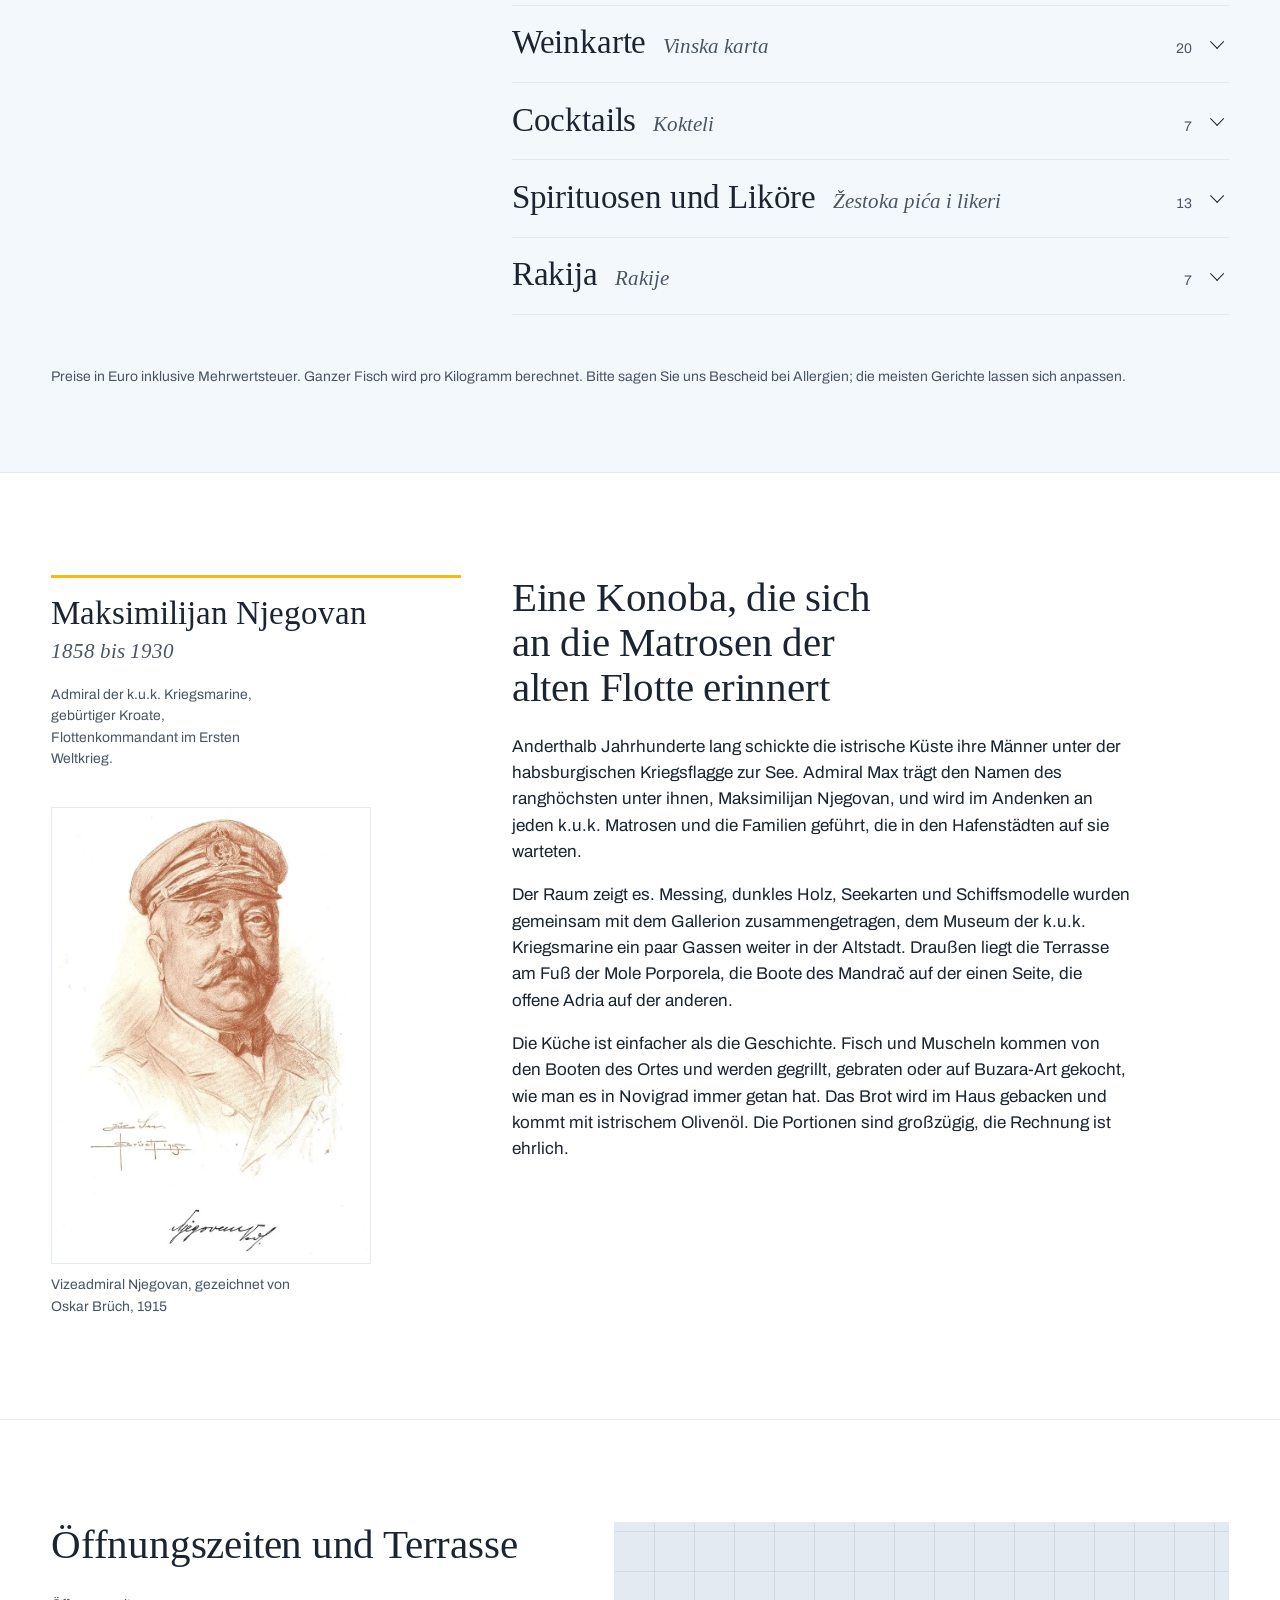
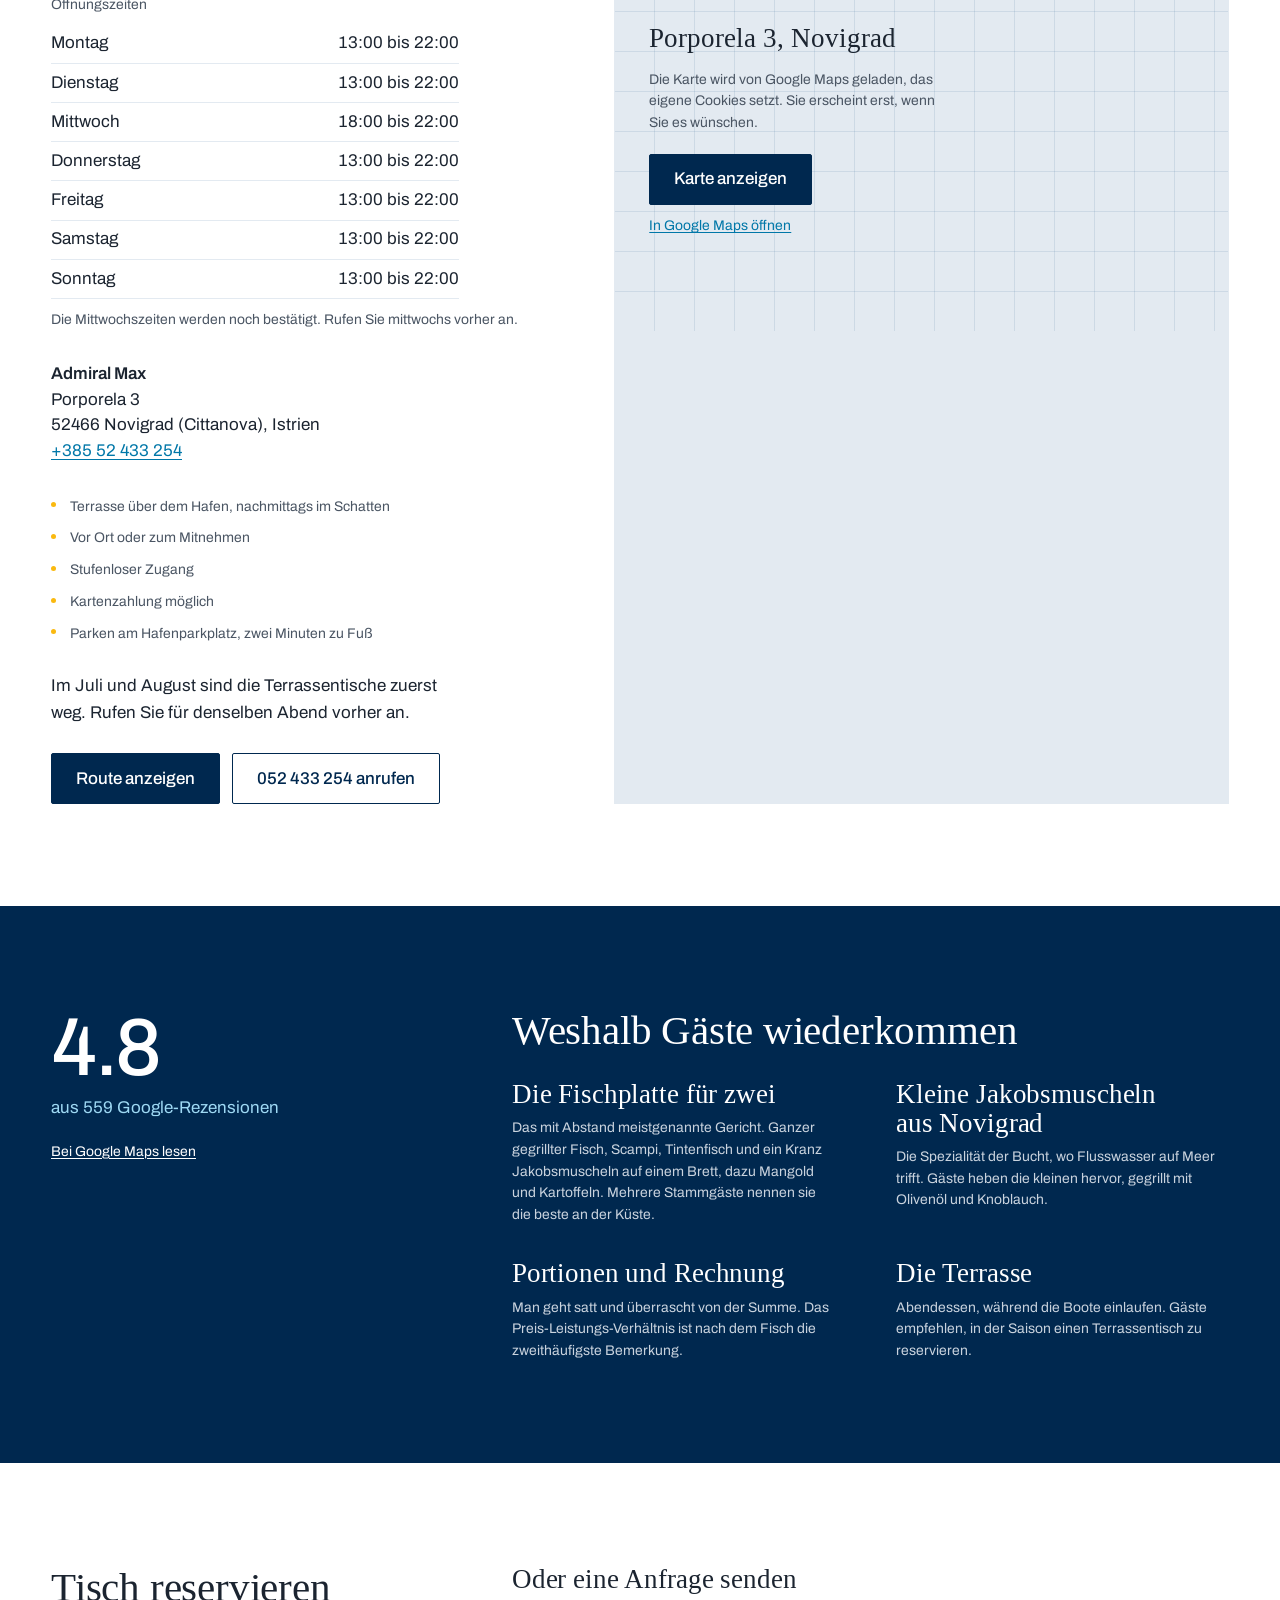
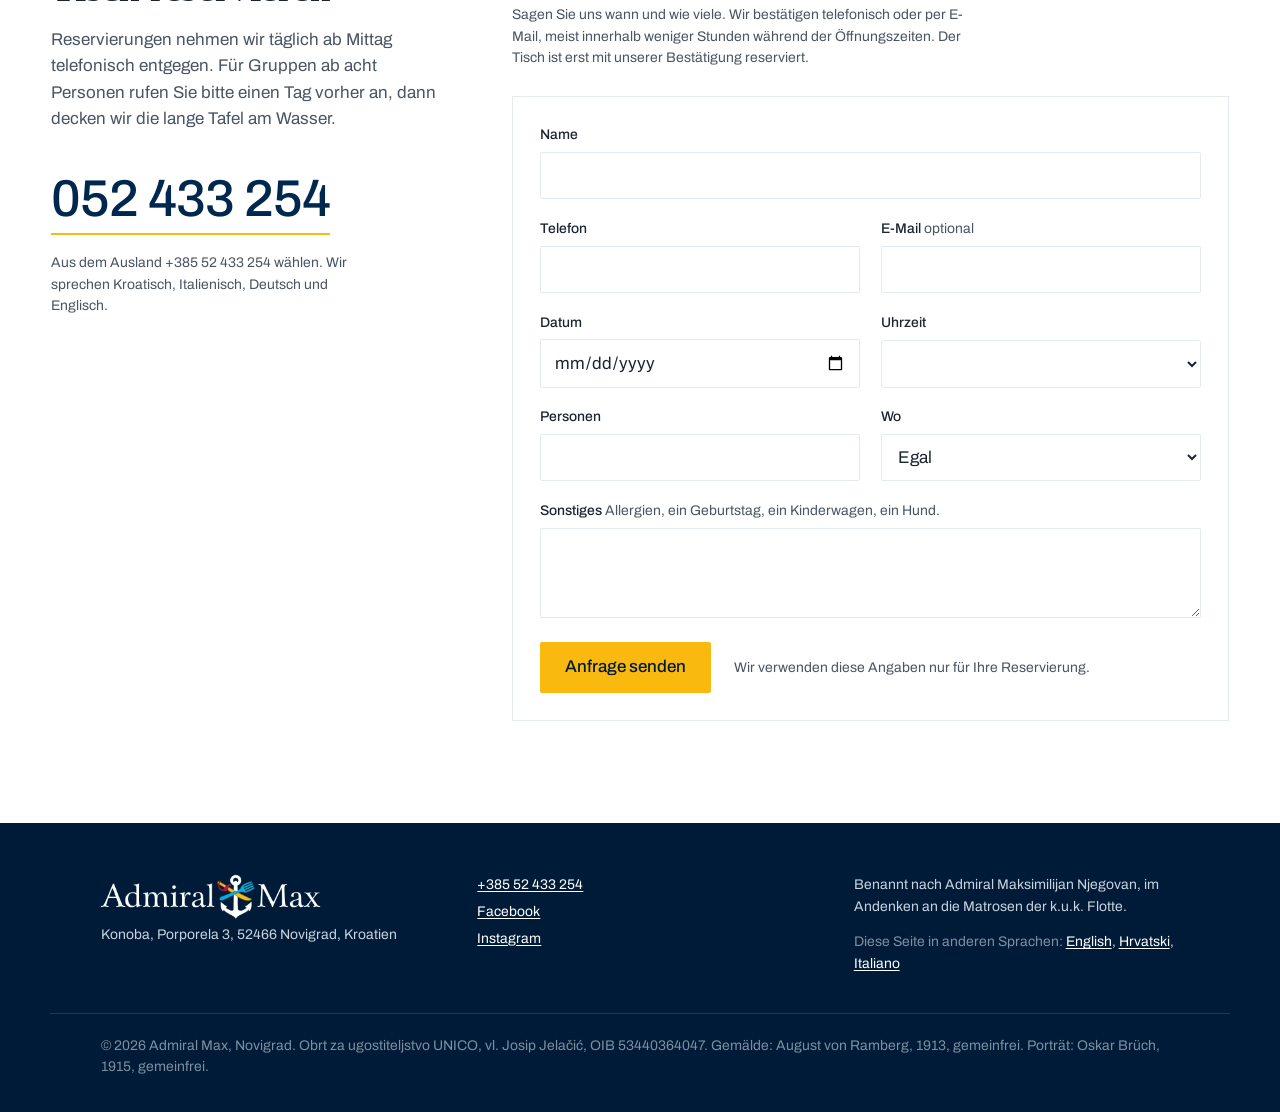
==== commit 71b4aa93: "Bust the cached white logo on phones that already loaded it Co-Authored-By: Claude Fable 5.1 <norepl" ====
--- a/de/index.html
+++ b/de/index.html
@@ -56,7 +56,7 @@
 <a class="skip" href="#menu">Zur Speisekarte springen</a>
 
 <header class="top">
-  <a class="top-name" href="#top"><img src="../assets/logo-light.png" alt="Admiral Max" width="1367" height="280"></a>
+  <a class="top-name" href="#top"><img src="../assets/logo-light.png?v=2" alt="Admiral Max" width="1367" height="280"></a>
   <nav class="top-nav" aria-label="Sections">
     <a href="#photos">Fotos</a>
     <a href="#menu">Speisekarte</a>
@@ -87,7 +87,7 @@
     </figure>
     <div class="hero-copy">
       <p class="hero-place">Fischrestaurant und Konoba auf der Mole Porporela, Novigrad, Istrien</p>
-      <h1 id="hero-title"><img src="../assets/logo-light.png" alt="Admiral Max" width="1367" height="280" fetchpriority="high"></h1>
+      <h1 id="hero-title"><img src="../assets/logo-light.png?v=2" alt="Admiral Max" width="1367" height="280" fetchpriority="high"></h1>
 
       <p class="hero-lede">Fisch von den Booten des Morgens, Jakobsmuscheln aus der Bucht von Novigrad und eine Terrasse, wo der Hafen aufs offene Meer trifft.</p>
 
@@ -1654,7 +1654,7 @@
 <footer class="foot">
   <div class="foot-grid">
     <div>
-      <p class="foot-name"><img src="../assets/logo-light.png" alt="Admiral Max" width="1367" height="280" loading="lazy"></p>
+      <p class="foot-name"><img src="../assets/logo-light.png?v=2" alt="Admiral Max" width="1367" height="280" loading="lazy"></p>
       <p>Konoba, Porporela 3, 52466 Novigrad, Kroatien</p>
     </div>
     <div>
